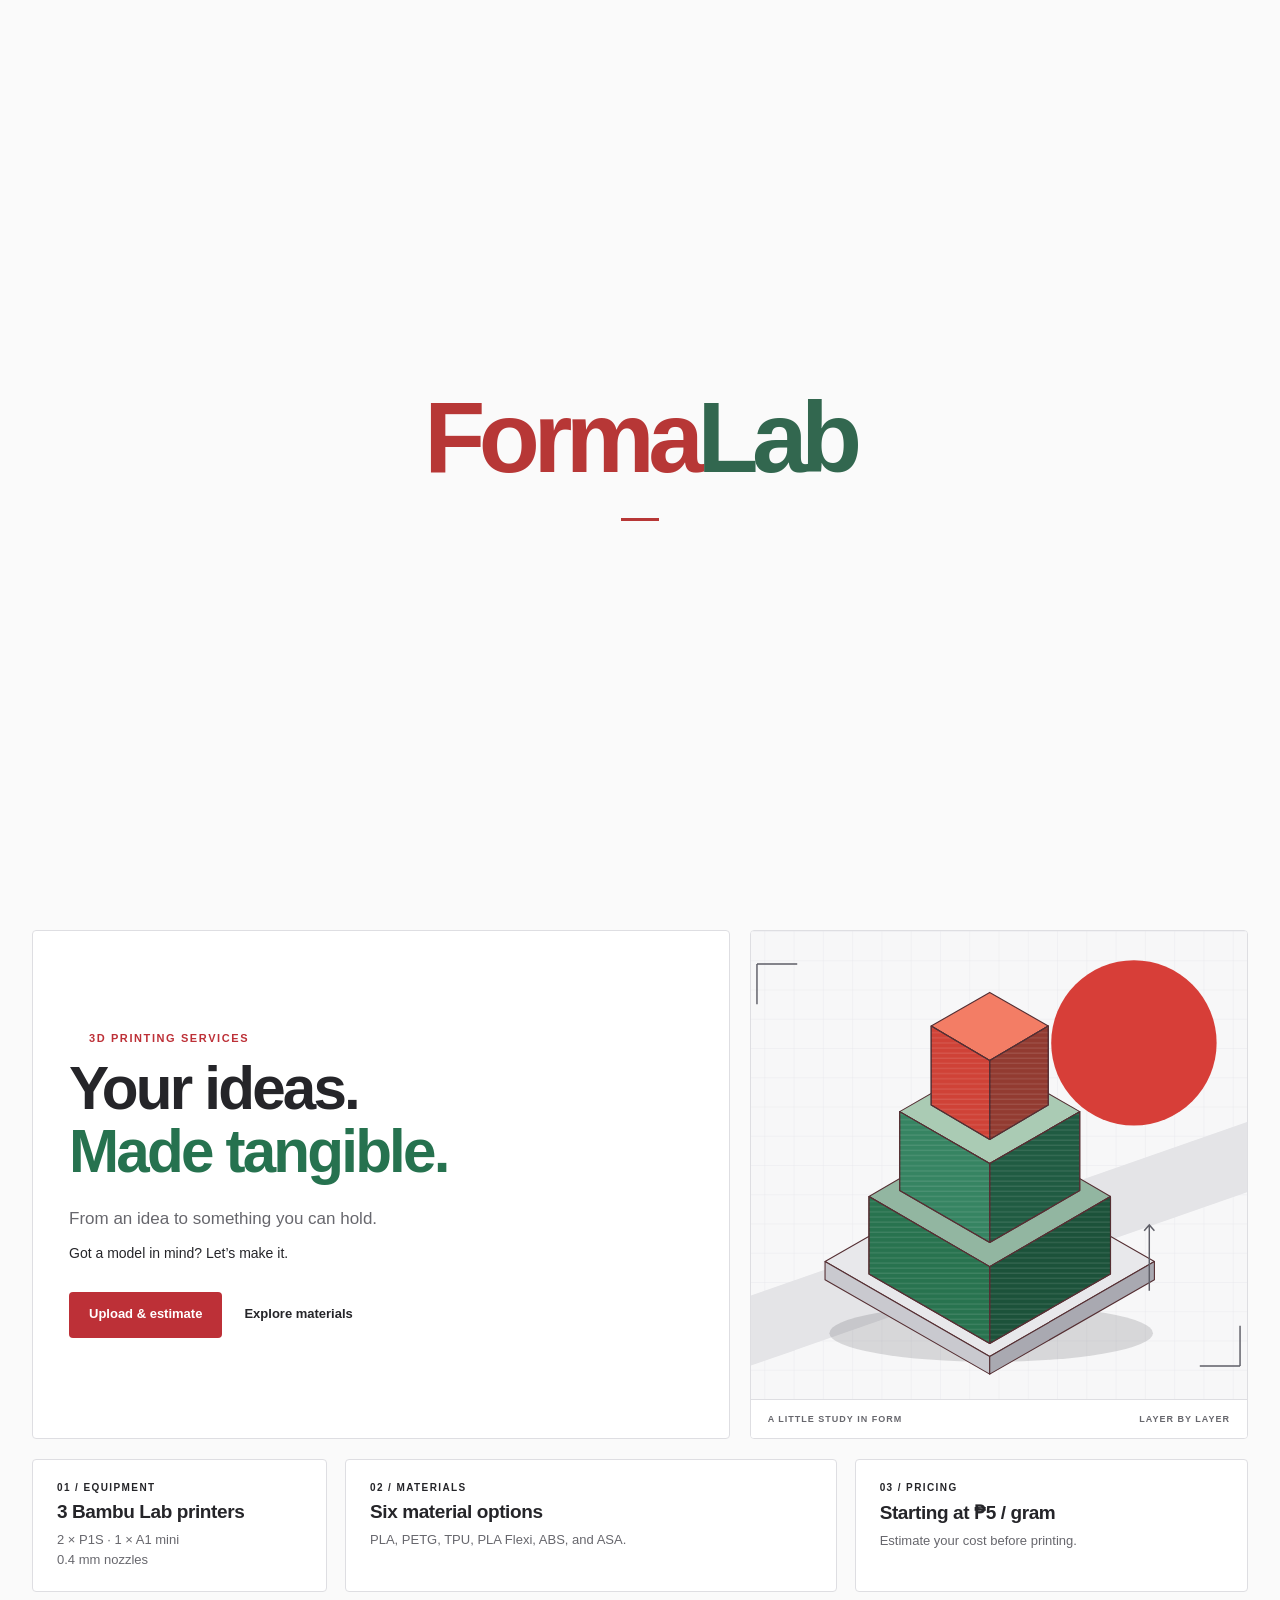
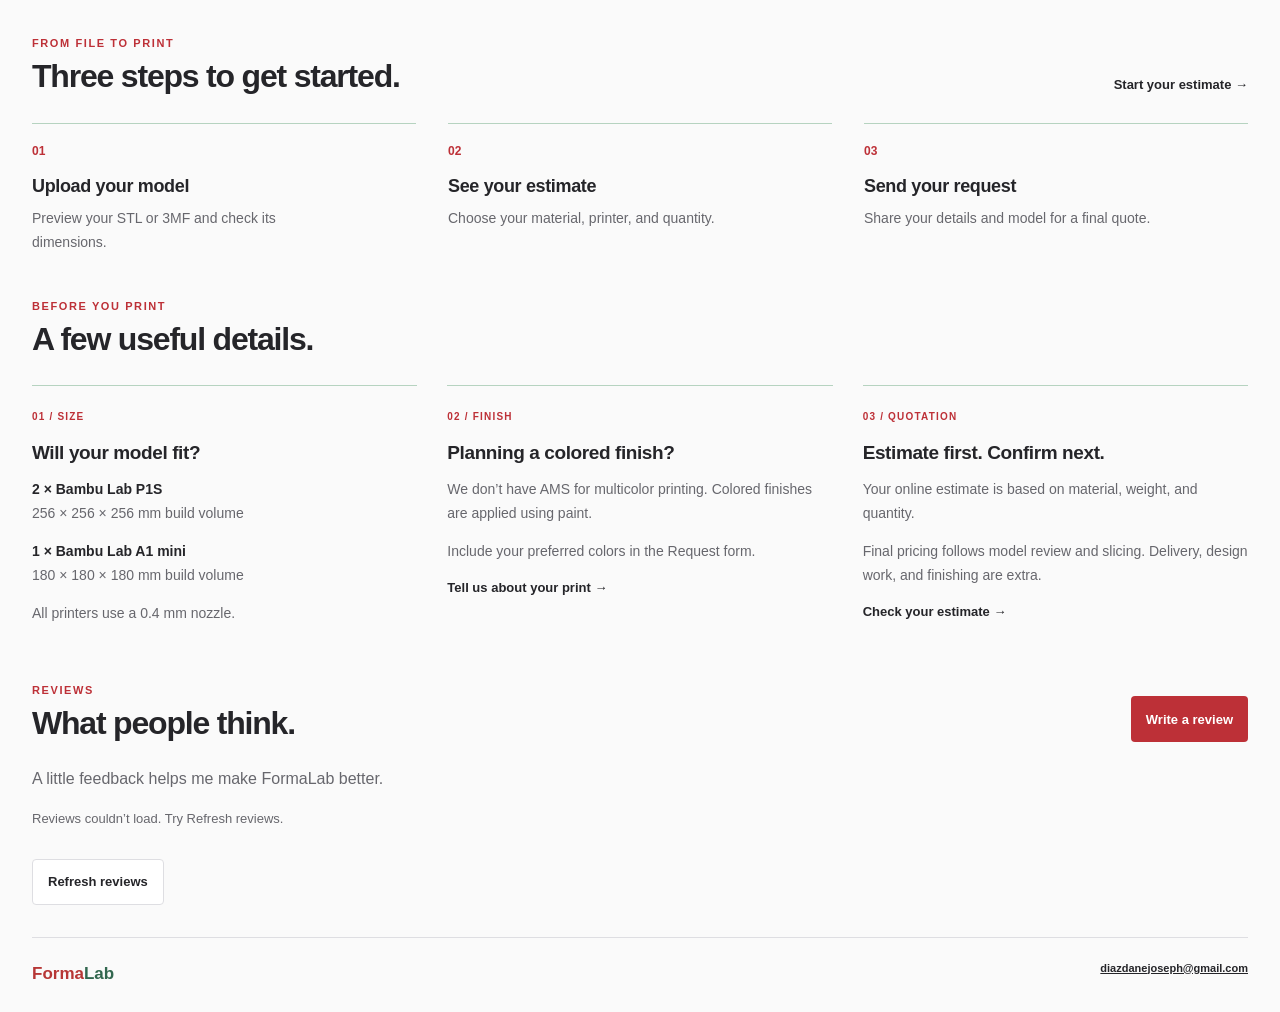
==== index.html @ 00183a9c "Formalab v49" ====
<!doctype html>
<html lang="en"><head><meta charset="utf-8"><meta name="google-site-verification" content="bNkaQnWFDztZ9aMsES3--ptyY8uxw5ZlVuCF5KVnXpA" /><meta name="color-scheme" content="only light"><meta name="theme-color" content="#fafafa"><meta name="viewport" content="width=device-width,initial-scale=1"><title>Overview | FormaLab</title><meta name="description" content="Estimate your 3D printing cost with FormaLab. PLA at ₱5/g, PETG, TPU and PLA Flexi at ₱8/g, ABS and ASA at ₱10/g."><link rel="icon" type="image/svg+xml" href="data:image/svg+xml,%3Csvg xmlns='http://www.w3.org/2000/svg' viewBox='0 0 32 32'%3E%3Crect width='32' height='32' rx='7' fill='%23151c25'/%3E%3Cpath d='M8 11h16M8 16h16M8 21h16' stroke='%23ffffff' stroke-width='3'/%3E%3C/svg%3E"><link rel="stylesheet" href="style.css?v=49"><script src="pricing.js?v=49" defer></script><script src="app.js?v=49" defer></script><meta name="formalab-revision" content="49"></head>
<body data-page="overview" class="home-opening"><a class="skip-link" href="#main">Skip to content</a><header><a class="brand" href="index.html" aria-label="FormaLab home"><span class="brand-icon" aria-hidden="true">3D</span><span class="brand-wordmark"><span class="brand-forma">Forma</span><em>Lab</em><small>PRINTING SERVICES</small></span></a><button class="menu-toggle" id="menu-toggle" type="button" aria-controls="site-nav" aria-expanded="false">Menu</button><nav id="site-nav" aria-label="Main navigation"><a href="index.html" aria-current="page">Overview</a><a href="services.html">Services & print</a><a href="about.html">About & Contact</a></nav></header>
<main id="main" tabindex="-1"><section class="brand-opening" aria-labelledby="opening-title"><h1 id="opening-title" class="opening-mark">Forma<em>Lab</em><span class="opening-line" aria-hidden="true"></span></h1></section><section id="overview" class="overview" aria-labelledby="overview-title"><div class="hero-copy"><p class="eyebrow">3D PRINTING SERVICES</p><h2 id="overview-title">Your ideas.<br><span>Made tangible.</span></h2><p class="intro">From an idea to something you can hold.</p><p class="hero-personal">Got a model in mind? Let’s make it.</p><div class="hero-actions"><a class="primary-link" href="services.html#quotation">Upload & estimate</a><a class="text-link" href="services.html">Explore materials</a></div></div><figure class="hero-art"><img src="assets/form-study.svg" width="720" height="640" alt="Three dimensional geometric sculpture with stacked red and green blocks, showing fine print layers"><figcaption><span>A LITTLE STUDY IN FORM</span><span>LAYER BY LAYER</span></figcaption></figure></section>
<div class="studio-facts"><div class="overview-details"><div class="overview-detail"><span>01 / EQUIPMENT</span><strong>3 Bambu Lab printers</strong><p>2 × P1S · 1 × A1 mini<br>0.4 mm nozzles</p></div><div class="overview-detail"><span>02 / MATERIALS</span><strong>Six material options</strong><p>PLA, PETG, TPU, PLA Flexi, ABS, and ASA.</p></div><div class="overview-detail"><span>03 / PRICING</span><strong>Starting at ₱5 / gram</strong><p>Estimate your cost before printing.</p></div></div></div>

<section class="print-process content-section" aria-labelledby="process-title"><div class="content-heading"><div><p class="eyebrow">FROM FILE TO PRINT</p><h2 id="process-title">Three steps to get started.</h2></div><a class="text-link" href="services.html#quotation">Start your estimate →</a></div><ol class="process-list"><li><span>01</span><h3>Upload your model</h3><p>Preview your STL or 3MF and check its dimensions.</p></li><li><span>02</span><h3>See your estimate</h3><p>Choose your material, printer, and quantity.</p></li><li><span>03</span><h3>Send your request</h3><p>Share your details and model for a final quote.</p></li></ol></section><section class="print-details content-section" aria-labelledby="print-details-title"><div class="content-heading"><div><p class="eyebrow">BEFORE YOU PRINT</p><h2 id="print-details-title">A few useful details.</h2></div></div><div class="print-detail-grid"><article><span class="detail-number">01 / SIZE</span><h3>Will your model fit?</h3><p><strong>2 × Bambu Lab P1S</strong><br>256 × 256 × 256 mm build volume</p><p><strong>1 × Bambu Lab A1 mini</strong><br>180 × 180 × 180 mm build volume</p><p class="helper">All printers use a 0.4 mm nozzle.</p></article><article><span class="detail-number">02 / FINISH</span><h3>Planning a colored finish?</h3><p>We don’t have AMS for multicolor printing. Colored finishes are applied using paint.</p><p>Include your preferred colors in the Request form.</p><a class="text-link" href="services.html#request">Tell us about your print →</a></article><article><span class="detail-number">03 / QUOTATION</span><h3>Estimate first. Confirm next.</h3><p>Your online estimate is based on material, weight, and quantity.</p><p>Final pricing follows model review and slicing. Delivery, design work, and finishing are extra.</p><a class="text-link" href="services.html#quotation">Check your estimate →</a></article></div></section><section id="reviews" class="content-section" aria-labelledby="reviews-title"><div class="content-heading"><div><p class="eyebrow">REVIEWS</p><h2 id="reviews-title">What people think.</h2></div><button id="write-review" type="button">Write a review</button></div><p class="review-section-note">A little feedback helps me make FormaLab better.</p><p id="reviews-load-status" class="helper" role="status">Loading reviews…</p><div id="public-reviews" class="public-reviews"></div><div class="review-list-actions"><button id="refresh-reviews" class="secondary" type="button">Refresh reviews</button><button id="more-reviews" class="secondary" type="button" hidden>More reviews</button></div></section>
<dialog id="review-dialog" aria-labelledby="review-dialog-title"><button id="close-review" type="button" class="dialog-close" aria-label="Close review form"><svg viewBox="0 0 24 24" aria-hidden="true"><path d="m6 6 12 12M18 6 6 18"/></svg></button><div class="dialog-heading"><p class="eyebrow">OPTIONAL FEEDBACK</p><h2 id="review-dialog-title">How was your visit?</h2><p>Leave a rating, a comment, or both.</p></div><form id="review-form" class="review-card"><fieldset><legend>Your rating (optional)</legend><div class="review-stars"><label class="review-star"><input type="radio" name="review-rating" value="1"><span><svg viewBox="0 0 24 24" aria-hidden="true"><path d="m12 3 2.78 5.64 6.22.9-4.5 4.39 1.06 6.2L12 17.2l-5.56 2.93 1.06-6.2L3 9.54l6.22-.9Z"/></svg><span class="sr-only">1 star</span></span></label><label class="review-star"><input type="radio" name="review-rating" value="2"><span><svg viewBox="0 0 24 24" aria-hidden="true"><path d="m12 3 2.78 5.64 6.22.9-4.5 4.39 1.06 6.2L12 17.2l-5.56 2.93 1.06-6.2L3 9.54l6.22-.9Z"/></svg><span class="sr-only">2 stars</span></span></label><label class="review-star"><input type="radio" name="review-rating" value="3"><span><svg viewBox="0 0 24 24" aria-hidden="true"><path d="m12 3 2.78 5.64 6.22.9-4.5 4.39 1.06 6.2L12 17.2l-5.56 2.93 1.06-6.2L3 9.54l6.22-.9Z"/></svg><span class="sr-only">3 stars</span></span></label><label class="review-star"><input type="radio" name="review-rating" value="4"><span><svg viewBox="0 0 24 24" aria-hidden="true"><path d="m12 3 2.78 5.64 6.22.9-4.5 4.39 1.06 6.2L12 17.2l-5.56 2.93 1.06-6.2L3 9.54l6.22-.9Z"/></svg><span class="sr-only">4 stars</span></span></label><label class="review-star"><input type="radio" name="review-rating" value="5"><span><svg viewBox="0 0 24 24" aria-hidden="true"><path d="m12 3 2.78 5.64 6.22.9-4.5 4.39 1.06 6.2L12 17.2l-5.56 2.93 1.06-6.2L3 9.54l6.22-.9Z"/></svg><span class="sr-only">5 stars</span></span></label></div><p id="review-rating-text" class="helper" aria-live="polite">Choose 1–5 stars.</p></fieldset><div class="review-fields"><label for="review-name">Name (optional)</label><input id="review-name" autocomplete="name" maxlength="100" placeholder="Your name"><label for="review-comment">Your review (optional)</label><textarea id="review-comment" rows="4" maxlength="1000" placeholder="What worked well? What could be better?"></textarea></div><button type="submit">Submit review</button><p id="review-status" class="action-status" role="status"></p></form><p class="review-privacy">Your name and review will be public after approval. Leave your name blank to stay anonymous.</p></dialog><footer><span class="footer-wordmark"><span class="brand-forma">Forma</span><span class="brand-lab">Lab</span></span><a href="mailto:diazdanejoseph@gmail.com">diazdanejoseph@gmail.com</a></footer></main><section id="request-printout" aria-label="Quotation request printout"></section></body></html>
---- style.css ----
:root{color-scheme:light;font-family:Inter,"Segoe UI",Arial,sans-serif;font-size:16px}*{box-sizing:border-box}body{margin:0}header{border-bottom:1px solid var(--line);padding:23px max(calc((100vw - 1240px)/2),32px);display:flex;align-items:center;justify-content:space-between;gap:20px}.brand{display:flex;gap:12px;align-items:center;text-decoration:none;font-weight:750;font-size:20px;letter-spacing:-.6px}.brand small{display:block;font-size:10px;letter-spacing:2px;font-weight:600;margin-top:5px}.brand-icon{display:grid;place-items:center;border-radius:4px;width:43px;height:43px;font-size:17px;letter-spacing:-1px}.header-note{font-size:14px;display:flex;gap:16px;align-items:center}.header-note span{border:1px solid var(--line);border-radius:4px;padding:6px 9px;font-size:12px;font-weight:650}main{max-width:1304px;margin:auto;padding:42px 32px 25px}.page-title{margin-bottom:30px}.eyebrow{font-size:11px;letter-spacing:1.6px;font-weight:750;margin:0 0 13px}h1{font-size:clamp(32px,3vw,42px);letter-spacing:-1.6px;line-height:1.13;font-weight:750;margin:0}h1 br{display:none}.intro{line-height:1.65;margin:12px 0 0;font-size:16px}.studio-layout{display:grid;grid-template-columns:290px 1fr;gap:22px;align-items:stretch}.printer,.inputs,.estimate{border:1px solid var(--line);border-radius:4px}.printer{padding:27px 23px;display:flex;flex-direction:column;overflow:hidden}.printer-heading .eyebrow{font-size:10px;display:block;margin-bottom:10px}.printer-heading h2{font-size:23px;letter-spacing:-.8px;line-height:1.3}.printer img{display:block;width:calc(100% + 30px);margin:25px -15px 22px;height:auto;aspect-ratio:1;object-fit:contain}.printer-caption{border-top:1px solid var(--line);padding-top:23px;margin-top:auto;display:flex;align-items:center;justify-content:space-between;gap:10px}.equipment-label{display:block;font-size:10px;letter-spacing:1.1px;margin-bottom:8px}.printer-caption strong{font-size:16px;font-weight:700}.equipment-tag{font-size:10px;white-space:nowrap;border-radius:4px;padding:7px}.caption-note{font-size:11px;margin:13px 0 0}.workspace{display:grid;grid-template-columns:minmax(0,1.2fr) minmax(0,1fr);gap:22px;min-width:0}.inputs,.estimate{padding:27px 25px}.section-head{display:flex;align-items:center;justify-content:space-between;gap:12px;margin-bottom:25px}h2{margin:0;font-size:20px;font-weight:700;letter-spacing:-.5px}.step-label{display:block;font-size:10px;font-weight:750;letter-spacing:1.3px;margin-bottom:9px}.quote-badge{padding:7px 9px;border-radius:4px;font-size:11px;font-weight:750}.material-grid{display:grid;grid-template-columns:repeat(3,minmax(0,1fr));gap:9px}fieldset{border:0;padding:0;margin:0}legend,.fields label{font-size:14px;font-weight:650;margin-bottom:11px}.material{position:relative;cursor:pointer}.material input{position:absolute;width:1px;height:1px;opacity:0}.material>span{display:block;border:1px solid var(--line);border-radius:4px;padding:13px 10px;transition:border-color .15s,background .15s}.material b{font-size:12px;font-weight:700;display:block}.material small{font-size:17px;font-weight:650;margin-top:10px;display:block}.material small span{font-size:11px;font-weight:400;display:block;margin-top:2px}.material input:focus-visible+span{outline:3px solid var(--focus);outline-offset:3px}.fields{display:grid;grid-template-columns:1.2fr 1fr;gap:12px;margin-top:23px}.fields label{display:block;font-size:13px;line-height:1.5}.input-unit{display:flex;align-items:center;border:1px solid var(--line);border-radius:4px;padding-right:10px}.input-unit:focus-within{outline:2px solid var(--focus);outline-offset:2px}.input-unit input{font:600 20px "Segoe UI",Arial,sans-serif;min-width:0;width:100%;border:0;outline:0;padding:13px 11px}.input-unit span{font-size:11px}.helper{font-size:12px;line-height:1.7;margin:13px 0 0}.formula{margin-top:22px;border-top:1px solid var(--line);padding-top:18px}.formula>span{font-size:10px;letter-spacing:1px;font-weight:700}.formula p{font-size:12px;line-height:1.7;margin:7px 0 0}.formula b{padding:0 3px}.estimate{display:flex;flex-direction:column}.estimate-label{font-size:10px;font-weight:700;letter-spacing:1.2px}.total{font-size:clamp(32px,3.4vw,44px);font-weight:750;letter-spacing:-1.8px;margin-top:10px;line-height:1.15;overflow-wrap:anywhere;font-variant-numeric:tabular-nums}.summary{font-size:12px;margin:11px 0 23px}dl{margin:0}dl>div{display:flex;justify-content:space-between;gap:12px;align-items:baseline;font-size:12px;padding:9px 0}dd{margin:0;text-align:right;font-weight:600;overflow-wrap:anywhere}.final-line{border-top:1px solid var(--line);margin-top:10px;padding-top:17px!important;font-size:14px!important}.final-line dt{font-weight:700}.final-line dd{font-weight:750}.estimate-note{border-radius:4px;padding:13px;margin:22px 0;font-size:11px;line-height:1.7}.actions{display:grid;gap:9px;margin-top:auto}button{font:650 13px "Segoe UI",Arial,sans-serif;border:0;border-radius:4px;padding:13px 15px;min-height:46px;cursor:pointer;transition:background .15s,transform .15s}button:active{transform:translateY(1px)}button.secondary{border:1px solid var(--line)}button:focus-visible{outline:3px solid var(--focus);outline-offset:3px}button:disabled{opacity:.4;cursor:not-allowed}.action-status{font-size:12px;min-height:16px;margin:10px 0 0}.error{font-size:13px;line-height:1.6}footer{display:flex;justify-content:space-between;gap:15px;font-size:11px;border-top:1px solid var(--line);margin-top:32px;padding-top:19px;line-height:1.6}@media(min-width:1400px){.studio-layout{grid-template-columns:310px 1fr}}@media(max-width:1120px){.studio-layout{grid-template-columns:245px 1fr}.workspace{grid-template-columns:1fr}.estimate{display:block}.estimate .section-head{margin-bottom:20px}.actions{grid-template-columns:1fr 1fr}.printer img{margin-top:50px}.material small span{display:inline;margin-left:3px}.total{font-size:42px}.fields label{font-size:14px}.material b{font-size:14px}.material small{font-size:18px}dl>div{font-size:14px}.estimate-note{font-size:12px}.inputs,.estimate{padding:25px}.printer{align-self:start}.printer-caption{margin-top:25px}}@media(max-width:740px){header{padding:20px}.header-note{font-size:12px;gap:9px}.brand{font-size:17px}.brand small{font-size:9px}.brand-icon{width:37px;height:37px;font-size:15px}main{padding:30px 20px 22px}.studio-layout{grid-template-columns:1fr;gap:18px}h1{font-size:35px}h1 br{display:block}.intro{font-size:15px}.page-title{margin-bottom:25px}.printer{display:grid;grid-template-columns:1fr 140px;gap:0 12px;padding:20px;align-items:center}.printer-heading h2{font-size:21px}.printer img{grid-column:2;grid-row:1/4;width:140px;margin:0}.printer-caption{border:0;padding:0;margin:18px 0 0;display:block}.equipment-label{display:none}.equipment-tag{display:inline-block;margin-top:8px}.caption-note{font-size:10px;line-height:1.6}.workspace{gap:18px}.inputs,.estimate{padding:23px 20px}.section-head{margin-bottom:23px}.helper{font-size:13px}.formula p{font-size:13px}.estimate-note{font-size:13px}.summary{font-size:14px}.estimate-label{font-size:11px}.material>span{padding:14px 11px}.material small span{display:block;margin-left:0}.material b{font-size:13px}.actions{grid-template-columns:1fr}button{font-size:14px}footer{font-size:11px}.total{font-size:44px}.input-unit span{font-size:12px}}@media(max-width:390px){header{gap:10px}.header-note{font-size:0}.header-note span{font-size:11px}main{padding:26px 14px}.printer{grid-template-columns:1fr 120px}.printer img{width:120px}.printer-heading h2{font-size:19px}.fields{gap:10px}.fields label{font-size:12px}.inputs,.estimate{padding:22px 17px}}@media(prefers-reduced-motion:reduce){*{transition:none!important}}@media print{header{padding:15px 0}main{padding:20px 0}.printer,.inputs,.intro,.eyebrow,.actions,.action-status,footer,.header-note{display:none}.studio-layout,.workspace{display:block}.estimate{padding:25px;border:1px solid var(--line)}.page-title{margin-bottom:25px}h1{font-size:28px}h1 br{display:none}}
/* Keep working labels readable at desktop and mobile sizes. */
.material b{font-size:14px}.material small span,.input-unit span{font-size:13px}.fields label,dl>div,button{font-size:14px}.helper,.estimate-note,.summary,.formula p{font-size:13px}.brand small{font-size:11px}.caption-note,.equipment-label,.equipment-tag{font-size:12px}.printer-heading .eyebrow,.step-label{font-size:12px}.estimate-label,.formula>span{font-size:12px}@media(max-width:390px){.material b{font-size:13px}.fields label{font-size:13px}.printer-heading .eyebrow{font-size:11px}.equipment-tag,.caption-note{font-size:11px}}
/* Business website sections and navigation. */
html{scroll-behavior:smooth;scroll-padding-top:115px}header{position:sticky;top:0;z-index:20;backdrop-filter:blur(14px)}.skip-link{position:fixed;left:15px;top:-70px;z-index:30;padding:12px 18px;border-radius:4px}.skip-link:focus{top:12px}nav{display:flex;align-items:center;gap:30px}nav a{font-size:14px;font-weight:600;text-decoration:none;padding:10px 0}nav a.nav-quote{padding:12px 18px;border-radius:4px}.menu-toggle{display:none}main{padding-top:0}.overview{display:grid;grid-template-columns:1.4fr 1fr;gap:70px;align-items:center;padding:60px 0;border-bottom:1px solid var(--line)}.overview h2{font-size:clamp(38px,4.6vw,60px);letter-spacing:-2.3px}.overview h2 br{display:block}.overview .intro{max-width:510px;margin-top:20px;font-size:17px}.hero-actions{display:flex;align-items:center;gap:25px;margin-top:27px}.primary-link{display:inline-block;border-radius:4px;text-decoration:none;padding:14px 20px;font-size:14px;font-weight:650}.text-link{font-size:14px;text-decoration:none;font-weight:650}.text-link:hover{text-decoration:underline}.overview-details{border-left:1px solid var(--line);padding-left:35px}.overview-detail+ .overview-detail{margin-top:24px}.overview-detail>span{font-size:11px;letter-spacing:1.2px;font-weight:700;display:block;margin-bottom:8px}.overview-detail strong{font-size:19px;font-weight:700;letter-spacing:-.4px}.overview-detail p{font-size:14px;margin:7px 0 0;line-height:1.5}.content-section{padding-top:45px}.content-heading{display:flex;justify-content:space-between;gap:24px;align-items:flex-end;margin-bottom:23px}.content-heading h2,.about-section h2{font-size:28px;letter-spacing:-1px;line-height:1.25}.content-heading .eyebrow,.about-section .eyebrow{font-size:11px;margin-bottom:10px}.content-heading>p{font-size:14px;line-height:1.6;margin:0}.service-grid{display:grid;grid-template-columns:repeat(3,1fr);gap:18px}.service-card{padding:23px 25px;border:1px solid var(--line);border-radius:4px}.service-index{font-size:12px}.service-card h3{font-size:18px;font-weight:650;letter-spacing:-.5px;margin:15px 0 8px}.service-card>p{font-size:14px;margin:0}.service-price{font-size:29px;font-weight:700;letter-spacing:-.8px;margin-top:21px}.service-price span{font-size:13px;font-weight:400;letter-spacing:0}.studio-layout{display:block;max-width:100%}.workspace{grid-template-columns:minmax(0,1.5fr) minmax(0,1fr);gap:22px}.material-grid{grid-template-columns:repeat(3,1fr)}.inputs,.estimate{padding:29px 30px}.material>span{padding:16px}.material small span{display:inline;margin-left:3px}.estimate{display:flex;flex-direction:column}.estimate .section-head{display:flex}.total{font-size:48px}.actions{grid-template-columns:1fr 1fr}.about-section{display:grid;grid-template-columns:1fr 1.4fr;gap:70px;padding:37px;margin-top:45px;border:1px solid var(--line);border-radius:4px}.about-section p:not(.eyebrow){font-size:15px;line-height:1.75;margin:0 0 15px}.about-section .text-link{display:inline-block;margin-top:6px}footer{margin-top:35px}a:focus-visible{outline:3px solid var(--focus);outline-offset:4px}@media(max-width:900px){nav{gap:20px}.overview{gap:35px}.overview-details{padding-left:25px}.workspace{grid-template-columns:minmax(0,1.2fr) minmax(0,1fr)}.inputs,.estimate{padding:25px 22px}.fields{grid-template-columns:1fr}.material>span{padding:13px 11px}.material small span{display:block;margin-left:0}.actions{grid-template-columns:1fr}.total{font-size:40px}.about-section{gap:30px;padding:28px}.service-card{padding:22px 20px}.service-card h3{font-size:16px}}@media(max-width:740px){html{scroll-padding-top:100px}header{flex-wrap:wrap}.menu-toggle{display:block;border:1px solid var(--line);padding:9px 14px;min-height:40px}nav{display:none;flex-basis:100%;flex-direction:column;align-items:stretch;gap:3px;padding-top:15px}nav.is-open{display:flex}nav a{padding:12px 10px}nav a.nav-quote{text-align:center;margin-top:5px}.overview{grid-template-columns:1fr;gap:30px;padding:38px 0 30px}.overview h2{font-size:43px}.overview .intro{font-size:16px}.hero-actions{gap:20px;flex-wrap:wrap}.overview-details{border-left:0;border-top:1px solid var(--line);padding:24px 0 0;display:grid;grid-template-columns:1fr;gap:20px}.overview-detail+ .overview-detail{margin-top:0}.overview-detail strong{font-size:18px}.content-section{padding-top:32px}.content-heading{display:block}.content-heading>p{margin-top:13px}.content-heading h2,.about-section h2{font-size:26px}.service-grid{grid-template-columns:1fr;gap:12px}.service-card{display:grid;grid-template-columns:1fr auto;position:relative;padding:22px}.service-index{grid-column:1}.service-card h3{margin:10px 0 7px;font-size:18px;grid-column:1}.service-card>p{grid-column:1}.service-price{grid-column:2;grid-row:1/4;align-self:center;margin:0;font-size:31px;text-align:right}.service-price span{display:block;margin-top:5px}.workspace{grid-template-columns:1fr;gap:18px}.fields{grid-template-columns:1.3fr 1fr}.material>span{padding:15px 12px}.inputs,.estimate{padding:25px 21px}.total{font-size:45px}.about-section{grid-template-columns:1fr;gap:23px;padding:25px;margin-top:32px}.actions{grid-template-columns:1fr}.brand{font-size:17px}.overview-details .overview-detail{padding:0}.content-heading>p br{display:none}}@media(max-width:390px){.fields{grid-template-columns:1fr}.hero-actions{gap:16px}.overview h2{font-size:38px}.material b{font-size:13px}.material>span{padding:15px 10px}.service-card{padding:20px 17px}.service-price{font-size:28px}}@media(prefers-reduced-motion:reduce){html{scroll-behavior:auto}}@media print{header{position:static}nav,.menu-toggle,.skip-link,.overview,#services,#about,.content-heading{display:none}.content-section{padding:0}.studio-layout,.workspace{display:block}.estimate{border:1px solid var(--line);padding:25px}.actions{display:none}main{padding-top:20px}}
/* Explicit backgrounds prevent transparent sections inheriting a dark preview canvas. */
html,body{color-scheme:only light!important}
body{min-height:100vh}
@media print{}
.student-option{display:flex;align-items:center;gap:12px;padding:16px;margin-top:22px;border:1px solid var(--line);border-radius:4px;cursor:pointer}.student-option input{width:18px;height:18px;flex-shrink:0}.student-option strong{display:block;font-size:14px}.student-option small{display:block;font-size:13px;line-height:1.5;margin-top:4px}.student-tag{margin-left:auto;border-radius:4px;padding:6px 8px;font-size:12px;font-weight:700;white-space:nowrap}.discount-row[hidden]{display:none}.student-offer{font-size:14px;line-height:1.7;border:1px solid var(--line);padding:15px 20px;border-radius:4px;margin:18px 0 0}.student-offer strong{margin-left:9px}@media(max-width:390px){.student-option{padding:13px 10px;gap:8px}.student-tag{font-size:11px;padding:6px}.student-option small{font-size:12px}}@media print{.student-offer{display:none}}
.request-layout{display:grid;grid-template-columns:minmax(0,1.7fr) minmax(0,1fr);gap:24px;align-items:start}.request-card,.request-guide{border:1px solid var(--line);border-radius:4px;padding:28px}.request-intro{font-size:14px;line-height:1.7;margin:0 0 24px}.request-fields{display:grid;grid-template-columns:1fr 1fr;gap:20px 16px}.request-fields label,#email-draft>label{font-size:14px;font-weight:600;display:block;margin-bottom:9px}.request-fields input,.request-fields textarea,#draft-text{font:400 16px "Segoe UI",Arial,sans-serif;width:100%;min-width:0;border:1px solid var(--line);border-radius:4px;padding:12px}.request-fields textarea,#draft-text{resize:vertical;line-height:1.6}.request-fields input:focus,.request-fields textarea:focus,#draft-text:focus{outline:2px solid var(--focus);outline-offset:2px}.full-width{grid-column:1/-1}.request-card>button{margin-top:18px}.request-status{font-size:14px;line-height:1.6;margin-bottom:0}#email-draft{border-top:1px solid var(--line);margin-top:25px;padding-top:23px}#email-draft[hidden]{display:none}.request-actions{display:flex;flex-wrap:wrap;gap:10px;margin-top:14px}.request-guide h3{font-size:19px;letter-spacing:-.4px;margin:0 0 22px}.request-guide ol{padding-left:22px;margin:0}.request-guide li{padding-left:6px;font-size:15px;line-height:1.5}.request-guide li+li{margin-top:23px}.request-guide p{font-size:14px;line-height:1.7;margin:8px 0 0}.attachment-note{padding:18px;border-radius:4px;margin-top:25px}.attachment-note strong{font-size:14px}.request-guide>.helper{margin-top:18px}#request-printout{display:none}@media(max-width:900px){nav{gap:16px}.request-layout{grid-template-columns:1fr}.request-guide{padding:25px}.request-guide ol{display:grid;grid-template-columns:1fr 1fr;gap:25px}.request-guide li+li{margin-top:0}}@media(max-width:740px){.request-card{padding:23px 20px}.request-fields{grid-template-columns:1fr}.request-guide ol{display:block}.request-guide li+li{margin-top:23px}#request .content-heading>a{margin-top:16px}.request-actions{display:grid}.request-fields input{min-height:46px}}
@media print{#request{display:none}body.request-print>header,body.request-print>main,body.request-print>.skip-link{display:none!important}body.request-print #request-printout{display:block;padding:25px;font:14px/1.6 Arial}#request-printout h1{font-size:25px;letter-spacing:0}#request-printout p{margin:5px 0 20px}#request-printout pre{font:12px/1.6 Arial;white-space:pre-wrap;overflow-wrap:anywhere}#request-printout{break-inside:auto}}

.attachment-note a,footer a{overflow-wrap:anywhere}.request-actions{flex-wrap:wrap}

/* About contact links. */
.about-contact{margin-top:28px;padding-top:24px;border-top:1px solid var(--line)}.about-contact .contact-caption{font-size:11px;letter-spacing:1.4px;font-weight:700;margin:0 0 9px}.about-contact h3{font-size:19px;letter-spacing:-.4px;margin:0 0 16px}.social-links{display:flex;flex-wrap:wrap;gap:12px}.social-links a{display:flex;align-items:center;justify-content:space-between;gap:26px;min-height:46px;padding:12px 16px;border:1px solid var(--line);border-radius:4px;font-size:14px;font-weight:650;text-decoration:none}.social-links a:focus-visible{outline:3px solid var(--focus);outline-offset:3px}@media(max-width:390px){.social-links{display:grid;grid-template-columns:1fr 1fr}.social-links a{gap:12px;padding:12px}}

.social-links{display:flex}.social-links a{width:46px;height:46px;padding:10px;justify-content:center;gap:0;border-radius:4px}.social-links svg{display:block;width:24px;height:24px;flex-shrink:0}

.social-links img{display:block;width:30px;height:30px;object-fit:contain}.social-links a{padding:8px}

.social-links img{display:block;width:30px;height:30px;object-fit:contain}.social-links a{padding:8px}

.social-links img{display:block;width:30px;height:30px;object-fit:contain}.social-links a{padding:8px}.student-offer{border-left:3px solid var(--line)}

/* Restrained green and red identity across the light layout. */.brand-wordmark em{font-style:normal}.service-index{border:1px solid var(--line)}.service-card{border-top:2px solid var(--line)}.about-section{border-left:3px solid var(--line)}@media print{.about-section{border-left:0}}
/* FormaLab — Constructivist edition. */
:root{font-family:Arial,Helvetica,sans-serif}header{backdrop-filter:none;border-bottom:2px solid var(--line);padding-top:22px;padding-bottom:22px}.brand{font-size:27px;font-weight:900;letter-spacing:-1.5px}.brand-icon{border-radius:0;transform:rotate(-6deg)}.brand small{font-size:9px;letter-spacing:2.4px}.overview{grid-template-columns:1.05fr 1fr;gap:45px;padding:48px 0 38px;border-bottom:0}.overview h2{font-size:clamp(43px,5.1vw,72px);line-height:.98;letter-spacing:-3.5px;font-weight:900}.overview .intro{font-size:18px;max-width:390px;line-height:1.6;margin-top:25px}.eyebrow{letter-spacing:2px;font-weight:800}.hero-copy .eyebrow{display:flex;gap:12px;align-items:center}.hero-copy .eyebrow:before{content:'';width:25px;height:5px;transform:rotate(-18deg)}.hero-art{margin:0;position:relative;border:1px solid var(--line)}.hero-art:before{content:'';position:absolute;left:-8px;top:18px;width:7px;height:92px}.hero-art img{display:block;width:100%;height:auto;aspect-ratio:720/640}.hero-art figcaption{display:flex;justify-content:space-between;gap:12px;padding:12px 15px;border-top:1px solid var(--line);font-size:9px;font-weight:800;letter-spacing:1.2px}.studio-facts{border-top:2px solid var(--line);border-bottom:1px solid var(--line)}.studio-facts .overview-details{display:grid;grid-template-columns:repeat(3,1fr);padding:0;border:0;gap:0}.studio-facts .overview-detail{padding:24px 26px;margin:0}.studio-facts .overview-detail:first-child{padding-left:0}.studio-facts .overview-detail+ .overview-detail{border-left:1px solid var(--line)}.overview-detail>span{font-size:10px;font-weight:800;letter-spacing:1.4px}.overview-detail strong{font-size:19px}.overview-detail p{font-size:13px}.primary-link,button,button.secondary,nav a.nav-quote{border-radius:0;font-weight:800;min-height:46px}.text-link{border-bottom:2px solid var(--line);padding-bottom:5px}.text-link:hover{text-decoration:none}.content-section{padding-top:58px}.content-heading{margin-bottom:26px}.content-heading h2,.about-section h2{font-size:clamp(27px,3vw,38px);line-height:1.12;letter-spacing:-1.5px;font-weight:900}.service-grid{gap:0;border:1px solid var(--line)}.service-card{border:0;border-radius:0;padding:27px;position:relative;overflow:hidden}.service-card+ .service-card{border-left:1px solid var(--line)}.service-card:after{content:'';position:absolute;right:0;top:0;border-top:28px solid var(--line);border-left:28px solid transparent}.service-index{border:0;border-bottom:2px solid var(--line);padding-bottom:4px;font-weight:800}.service-card h3{font-size:21px;letter-spacing:-.6px;margin-top:25px}.service-price{font-size:48px;font-weight:900;letter-spacing:-2px}.student-offer{border:0;border-left:4px solid var(--line);border-radius:0;padding:16px 20px}.workspace{gap:0;border:1px solid var(--line)}.inputs,.estimate{border:0;border-radius:0;padding:30px}.estimate{border-left:1px solid var(--line)}.material>span,.input-unit,.student-option,.estimate-note,.quote-badge,.request-card,.request-guide,.request-fields input,.request-fields textarea,#draft-text,.attachment-note{border-radius:0}.quote-badge{border:1px solid var(--line)}.total{font-size:clamp(36px,4.6vw,60px);font-weight:900;letter-spacing:-2px}.final-line{border-top:2px solid var(--line)}.estimate-note{padding:0}.actions{gap:10px}.request-card,.request-guide{border:1px solid var(--line);padding:30px}.request-guide{border-top:5px solid var(--line)}.request-guide h3{font-size:23px;font-weight:800;letter-spacing:-.8px}.attachment-note{padding:22px 0 0;border-top:1px solid var(--line)}.about-section{border:0;border-top:3px solid var(--line);border-radius:0;padding:40px 0;gap:60px;margin-top:58px}.about-contact h3{font-size:21px}.social-links a{border-radius:0}footer{border-top:1px solid var(--line);padding-top:22px}footer>span{font-weight:900;font-size:17px}
@media(max-width:1000px){.overview{gap:25px}.inputs,.estimate,.request-card,.request-guide{padding:24px}.overview h2{letter-spacing:-2.5px}.hero-art figcaption{font-size:8px;letter-spacing:.5px}}
@media(max-width:760px){.overview{grid-template-columns:1fr;padding:36px 0;gap:30px}.overview h2{font-size:clamp(43px,9vw,65px);letter-spacing:-2.7px}.hero-art{max-width:560px;width:100%}.overview .intro{font-size:16px;margin-top:20px}.studio-facts .overview-details{grid-template-columns:1fr}.studio-facts .overview-detail,.studio-facts .overview-detail:first-child{padding:18px 0}.studio-facts .overview-detail+ .overview-detail{border-left:0;border-top:1px solid var(--line)}.content-section{padding-top:38px}.content-heading h2,.about-section h2{font-size:30px}.service-grid{grid-template-columns:1fr;gap:0}.service-card+ .service-card{border-left:0;border-top:1px solid var(--line)}.service-card{padding:23px}.service-card h3{margin-top:18px}.service-price{font-size:43px}.workspace{grid-template-columns:1fr;gap:0}.estimate{border-left:0;border-top:2px solid var(--line)}.inputs,.estimate,.request-card,.request-guide{padding:25px 20px}.request-layout{grid-template-columns:1fr}.about-section{grid-template-columns:1fr;gap:25px;margin-top:38px;padding:32px 0}.total{font-size:52px}}
@media(max-width:420px){.request-fields{grid-template-columns:1fr}.hero-art figcaption{font-size:7px}.service-price{font-size:36px}.service-card h3{font-size:19px}}
@media print{.hero-art,.studio-facts{display:none!important}.workspace{border:0}.estimate{border:1px solid var(--line)}}

/* Personal maker details, kept subtle and readable. */
.hero-personal{font-size:14px;line-height:1.6;margin:15px 0 0}.hero-art{transform:rotate(1deg)}.hero-art figcaption{font-family:"Courier New",monospace;letter-spacing:.5px}.maker-note{font-family:"Segoe Print","Bradley Hand",cursive;font-size:22px!important;display:inline-block;border-bottom:2px solid var(--line);transform:rotate(-3deg);margin-top:20px!important;padding-bottom:5px}.service-card:after{border-top-width:18px;border-left-width:18px}.about-section h2{font-size:44px}footer>span small{font-size:11px;font-weight:400;display:block;margin-top:6px}@media(max-width:760px){.hero-art{transform:none}.about-section h2{font-size:37px}}@media print{.hero-art{transform:none}}
/* FormaLab Bento: a clear card layout with restrained graphic edges. */
:root{font-family:"Segoe UI",Arial,sans-serif}header{border-bottom:1px solid var(--line);backdrop-filter:blur(12px);padding-top:19px;padding-bottom:19px}.brand{font-size:25px;letter-spacing:-1.2px}.brand-icon{border-radius:4px;transform:none}.brand small{font-size:9px;letter-spacing:2px}nav a{font-size:13px}nav a.nav-quote{border-radius:4px;padding:12px 17px}.overview{display:grid;grid-template-columns:minmax(0,7fr) minmax(0,5fr);gap:20px;padding:30px 0 20px;align-items:stretch}.hero-copy{display:flex;flex-direction:column;justify-content:center;padding:42px 36px;border:1px solid var(--line);border-radius:4px;position:relative;overflow:hidden}.hero-copy:after{content:'';position:absolute;top:0;right:0;width:68px;height:7px}.hero-copy .eyebrow:before{transform:none;width:8px;height:8px;border-radius:2px}.overview h2{font-family:Arial,Helvetica,sans-serif;font-size:clamp(40px,4.7vw,65px);line-height:1.05;font-weight:900;letter-spacing:-2.8px}.overview .intro{font-size:17px;margin-top:22px;max-width:400px}.hero-personal{margin-top:10px;font-size:14px}.hero-actions{margin-top:27px;gap:22px}.hero-art{transform:none;border:1px solid var(--line);border-radius:4px;overflow:hidden;display:flex;flex-direction:column}.hero-art:before{display:none}.hero-art img{flex:1;min-height:0;object-fit:cover;aspect-ratio:1.06}.hero-art figcaption{border-top:1px solid var(--line);font-family:"Segoe UI",Arial,sans-serif;font-size:9px;letter-spacing:1px;padding:14px 17px}.studio-facts{border:0}.studio-facts .overview-details{grid-template-columns:3fr 5fr 4fr;gap:18px}.studio-facts .overview-detail,.studio-facts .overview-detail:first-child{padding:22px 24px;border:1px solid var(--line);border-radius:4px}.studio-facts .overview-detail+ .overview-detail{border-left:1px solid var(--line)}.overview-detail>span{font-size:10px;font-weight:750}.overview-detail strong{font-size:19px;letter-spacing:-.4px}.overview-detail p{margin-top:7px}.content-section{padding-top:45px}.content-heading{margin-bottom:23px}.content-heading h2,.about-section h2{font-family:Arial,Helvetica,sans-serif;font-size:32px;letter-spacing:-1.2px;font-weight:800}.eyebrow{letter-spacing:1.6px}.primary-link,button,button.secondary{border-radius:4px;font-size:13px;font-weight:700}.text-link{border-bottom:1px solid var(--line);padding-bottom:3px;font-size:13px}.service-grid{grid-template-columns:5fr 4fr 3fr;gap:18px;border:0}.service-card{border:1px solid var(--line);border-radius:4px;padding:25px}.service-card+ .service-card{border-left:1px solid var(--line)}.service-card:after{display:none}.service-index{display:inline-grid;place-items:center;border:0;border-radius:4px;width:30px;height:28px;padding:0;font-size:11px}.service-card h3{font-size:20px;margin:20px 0 9px}.service-price{font-size:43px;margin-top:26px}.service-price span{font-size:12px}.student-offer{border:1px solid var(--line);border-left:3px solid var(--line);border-radius:4px;padding:15px 20px}.workspace{grid-template-columns:minmax(0,7fr) minmax(0,5fr);gap:20px;border:0}.inputs,.estimate{border:1px solid var(--line);border-radius:4px;padding:28px}.estimate{border-left:1px solid var(--line);border-top:4px solid var(--line)}.section-head{margin-bottom:25px}.step-label{font-size:10px}.material>span{border-radius:4px;padding:15px 12px}.input-unit,.student-option{border-radius:4px}.student-option{padding:15px}.formula{padding-top:18px}.quote-badge{border-radius:4px;border:1px solid var(--line)}.total{font-size:clamp(38px,4.3vw,56px);letter-spacing:-2px}.final-line{border-top:1px solid var(--line)}.estimate-note{border-radius:4px;padding:14px;margin:22px 0}.request-layout{grid-template-columns:minmax(0,8fr) minmax(0,4fr);gap:20px}.request-card,.request-guide{border:1px solid var(--line);border-radius:4px;padding:28px}.request-guide{border-top:4px solid var(--line)}.request-guide h3{font-size:22px;line-height:1.2}.request-fields input,.request-fields textarea,#draft-text{border-radius:4px}.attachment-note{padding:18px;border:1px solid var(--line);border-radius:4px}#email-draft{border-top:1px solid var(--line)}.about-section{grid-template-columns:4fr 8fr;gap:20px;padding:0;border:0;margin-top:45px}.about-section>div{border:1px solid var(--line);border-radius:4px;padding:30px}.about-section h2{font-size:38px}.about-section .eyebrow{font-size:10px;line-height:1.7}.maker-note{font-family:"Segoe UI",Arial,sans-serif;font-size:15px!important;transform:none;border-bottom:2px solid var(--line);font-weight:600}.about-section p:not(.eyebrow){font-size:14px;line-height:1.8}.social-links a{border-radius:4px}.about-contact{margin-top:25px}footer{margin-top:32px}
@media(max-width:1000px){.hero-copy{padding:32px 27px}.overview h2{font-size:48px}.hero-actions{gap:16px}.hero-actions .primary-link{padding:13px 15px}.inputs,.estimate,.request-card,.request-guide{padding:24px}.service-card{padding:23px 20px}.service-card h3{font-size:18px}.service-price{font-size:38px}.about-section>div{padding:25px}}
@media(max-width:760px){.overview{grid-template-columns:1fr;gap:16px;padding-top:24px}.hero-copy{padding:32px 25px}.overview h2{font-size:clamp(40px,8.5vw,58px);letter-spacing:-2px}.hero-art{max-width:none;width:100%}.hero-art img{max-height:400px;object-fit:contain;aspect-ratio:720/640}.studio-facts .overview-details{grid-template-columns:1fr 1fr;gap:14px}.studio-facts .overview-detail,.studio-facts .overview-detail:first-child{padding:20px;border-radius:4px}.studio-facts .overview-detail+ .overview-detail{border:1px solid var(--line)}.studio-facts .overview-detail:nth-child(2){grid-column:1/-1;grid-row:2}.overview-detail strong{font-size:17px}.overview-detail p{font-size:12px}.content-section{padding-top:35px}.service-grid{grid-template-columns:1fr;gap:14px}.service-card+ .service-card{border:1px solid var(--line)}.service-card{padding:23px;display:block}.service-card h3{margin-top:17px;font-size:20px}.service-price{margin-top:20px;font-size:40px;text-align:left}.service-price span{display:inline;margin-left:4px;text-align:left}.workspace,.request-layout,.about-section{grid-template-columns:1fr;gap:16px}.estimate{border:1px solid var(--line);border-top:4px solid var(--line)}.inputs,.estimate,.request-card,.request-guide{padding:25px 20px}.about-section{padding:0;margin-top:35px}.about-section h2{font-size:35px}.about-section>div{padding:25px}.content-heading h2{font-size:28px}.hero-art figcaption{font-size:8px}}
@media(max-width:420px){.studio-facts .overview-details{grid-template-columns:1fr}.studio-facts .overview-detail:nth-child(2){grid-column:auto;grid-row:auto}.hero-copy{padding:28px 22px}.hero-actions{align-items:flex-start}.hero-art img{max-height:330px}.total{font-size:46px}}
@media print{.hero-copy,.studio-facts{display:none!important}.workspace{display:block}.estimate{border:1px solid var(--line);border-radius:0}.about-section>div{border:0}}

.model-upload-card{padding:28px;border:1px solid var(--line);border-radius:4px;margin-bottom:20px}.model-upload-head{display:flex;justify-content:space-between;gap:25px;margin-bottom:25px}.model-upload-head h3{margin:0;font-size:26px;letter-spacing:-.8px}.model-upload-head p{font-size:14px;line-height:1.6}.pricing-mode-label{min-width:215px;font-size:13px;font-weight:650}.model-upload-layout{display:grid;grid-template-columns:minmax(0,1.6fr) minmax(0,1fr);gap:28px}.file-picker{display:block;padding:18px;border:2px dashed var(--line);border-radius:4px;font-size:14px;font-weight:700}.file-picker input{display:block;width:100%;margin-top:12px;font-size:13px}.model-toolbar{display:flex;flex-wrap:wrap;gap:8px;margin:16px 0}.model-toolbar button{padding:9px 12px;font-size:12px;min-height:40px}.model-canvas{position:relative;height:360px;border:1px solid var(--line);border-radius:4px;overflow:hidden}.model-canvas canvas{display:block;width:100%;height:100%;touch-action:none}#viewer-empty{position:absolute;inset:0;display:flex;flex-direction:column;align-items:center;justify-content:center;gap:10px;pointer-events:none}#viewer-empty strong{font-size:19px}#viewer-empty span{font-size:13px}.viewer-instructions{font-size:12px;line-height:1.6}.model-name{font-size:13px;font-weight:650;overflow-wrap:anywhere}.model-status{font-size:13px;line-height:1.6}.model-settings h4{margin:0 0 18px;font-size:18px}.model-settings label{display:block;font-size:13px;font-weight:650;margin-bottom:16px}.model-settings input,.model-settings select,.pricing-mode-label select{display:block;width:100%;margin-top:9px;padding:12px;border:1px solid var(--line);font:inherit;border-radius:4px;min-height:46px}.model-assumptions{padding:17px;border-left:3px solid var(--line);border-radius:4px;margin-top:20px}.model-assumptions strong{font-size:13px}.model-assumptions p{font-size:12px;line-height:1.7;margin:9px 0 0}#model-metrics{margin-top:20px}#model-metrics dd{max-width:60%}@media(max-width:900px){.model-upload-layout{grid-template-columns:1fr}.model-upload-head{display:block}.pricing-mode-label{display:block;margin-top:20px;max-width:350px}.model-settings{display:grid;grid-template-columns:1fr 1fr;gap:0 18px}.model-settings h4,.model-settings .helper{grid-column:1/-1}}@media(max-width:420px){.model-upload-card{padding:22px 18px}.model-settings{grid-template-columns:1fr}.model-canvas{height:290px}}@media print{.model-upload-card{display:none!important}}

[hidden]{display:none!important}

.model-upload-layout>div{min-width:0}

#grid-spacing{display:block;margin-top:5px}

/* Website feedback */
.sr-only{position:absolute;width:1px;height:1px;padding:0;margin:-1px;overflow:hidden;clip:rect(0,0,0,0);white-space:nowrap;border:0}
.review-layout{display:grid;grid-template-columns:minmax(0,4fr) minmax(0,8fr);gap:20px;align-items:start}.review-copy,.review-card{border:1px solid var(--line);border-radius:4px;padding:30px}.review-copy{border-top:4px solid var(--line)}.review-copy h2{font-size:35px;letter-spacing:-1.2px;line-height:1.15}.review-copy p:not(.eyebrow){font-size:14px;line-height:1.7}.review-stars{display:flex;gap:8px;margin-top:12px}.review-star{position:relative;cursor:pointer}.review-star input{position:absolute;width:1px;height:1px;opacity:0}.review-star>span{display:grid;place-items:center;width:48px;height:48px;border:1px solid var(--line);border-radius:4px}.review-star svg{width:29px;height:29px;stroke-width:1.5;stroke-linejoin:round}.review-star input:focus-visible+span{outline:3px solid var(--focus);outline-offset:3px}.review-card legend,.review-fields label,#review-draft>label{font-size:14px;font-weight:650}.review-fields{margin:22px 0}.review-fields label{display:block;margin:18px 0 9px}.review-fields input,.review-fields textarea,#review-draft-text{width:100%;font:inherit;font-size:16px;padding:12px;border:1px solid var(--line);border-radius:4px;line-height:1.6}.review-fields input:focus,.review-fields textarea:focus{outline:2px solid var(--focus);outline-offset:2px}.review-fields textarea,#review-draft-text{resize:vertical}#review-draft{border-top:1px solid var(--line);margin-top:20px;padding-top:20px}#review-draft>label{display:block;margin-bottom:9px}.model-assumptions details{margin-top:12px}.model-assumptions summary{font-size:12px;font-weight:650;cursor:pointer}nav{gap:20px}
@media(max-width:900px){header{flex-wrap:wrap}.menu-toggle{display:block;border:1px solid var(--line);padding:9px 14px;min-height:40px}nav{display:none;flex-basis:100%;flex-direction:column;align-items:stretch;gap:3px;padding-top:15px}nav.is-open{display:flex}nav a{padding:12px 10px}nav a.nav-quote{text-align:center;margin-top:5px}}
@media(max-width:760px){.review-layout{grid-template-columns:1fr;gap:16px}.review-copy,.review-card{padding:25px 20px}.review-copy h2{font-size:30px}}
@media print{#reviews{display:none!important}}

/* Shared reviews and optional feedback dialog */
.review-section-note{line-height:1.7}.public-reviews{display:grid;grid-template-columns:repeat(3,minmax(0,1fr));gap:18px;margin-top:22px}.public-review{padding:24px;border:1px solid var(--line);border-radius:4px;min-width:0}.public-review-head{display:flex;align-items:start;justify-content:space-between;gap:14px}.public-review h3{font-size:16px;margin:0;overflow-wrap:anywhere}.public-review-rating{font-weight:700;white-space:nowrap;font-size:14px}.public-review p{font-size:14px;line-height:1.7;white-space:pre-wrap;overflow-wrap:anywhere}.public-review time{display:block;margin-top:18px;font-size:12px}.review-list-actions{display:flex;gap:10px;margin-top:22px}#review-dialog{width:min(560px,calc(100% - 32px));max-height:calc(100dvh - 40px);padding:30px;border:1px solid var(--line);border-radius:4px;overflow:auto}body:has(#review-dialog[open]){overflow:hidden}.dialog-heading{padding-right:40px}.dialog-heading h2{font-size:30px;line-height:1.2}.dialog-heading>p:not(.eyebrow){font-size:14px;line-height:1.6}.dialog-close{position:absolute;right:16px;top:16px;padding:10px;width:44px;height:44px;min-height:44px;border:1px solid var(--line);border-radius:4px}.dialog-close svg{display:block;width:22px;height:22px;stroke-width:2;stroke-linecap:round}#review-dialog .review-card{border:0;padding:12px 0 0;border-radius:0}.review-privacy{font-size:12px;line-height:1.7;margin-bottom:0}#review-status{min-height:1.5em;line-height:1.6}.dialog-close:focus-visible{outline:3px solid var(--focus);outline-offset:3px}
@media(max-width:900px){.public-reviews{grid-template-columns:repeat(2,minmax(0,1fr))}}@media(max-width:600px){.public-reviews{grid-template-columns:1fr}#reviews .content-heading{align-items:start;gap:16px}#review-dialog{padding:24px 20px}.review-star>span{width:44px;height:44px}.review-stars{gap:7px}.dialog-heading h2{font-size:26px}}
@media print{#review-dialog{display:none!important}}

/* Compact reviews list and coloring information. */
.public-reviews{display:flex;flex-direction:column;gap:8px;margin-top:16px;max-height:420px;overflow-y:auto;overscroll-behavior:contain;padding-right:4px}
.public-review{padding:13px 16px;border:1px solid var(--line);border-radius:4px;min-width:0;flex-shrink:0}
.public-review-head{align-items:center;gap:12px}
.public-review h3{font-size:14px;line-height:1.4}
.public-review-rating{font-size:13px}
.public-review p{font-size:14px;line-height:1.5;margin:7px 0 0}
.public-review time{font-size:11px;margin-top:6px}
.review-list-actions{margin-top:12px}
.paint-note{font-size:13px;line-height:1.5;margin:8px 0 0}
@media(max-width:740px){.public-reviews{max-height:380px}.public-review{padding:12px}.public-review-head{align-items:flex-start}}
header{border-bottom:1px solid var(--line);backdrop-filter:blur(12px)}
.hero-copy,.hero-art,.studio-facts .overview-detail,.service-card,.inputs,.estimate,.request-card,.request-guide,.model-upload-card,.about-section>div,#review-dialog{border-radius:4px}
.hero-copy:before,.hero-art:before,.service-card:after,.hero-copy:after{display:none}
.hero-art{transform:none}.brand-icon{transform:none;border-radius:4px}
.primary-link,button,nav a.nav-quote{border-radius:4px}
button.secondary,.dialog-close,.menu-toggle{border:1px solid var(--line);border-radius:4px}
a[href^="mailto:"],.attachment-note a,footer a,.text-link,.about-section .text-link{font-weight:700;border-bottom:0}
a[href^="mailto:"]:hover,.text-link:hover{text-decoration:underline}
.estimate{border-top:2px solid var(--line)}
.request-guide{border-top:1px solid var(--line)}
.service-card{border-top:2px solid var(--line)}
.about-section>div:first-child{border-top:2px solid var(--line)}
.social-links a{font-weight:700;border-radius:4px}
@media print{}

/* Quiet typing animation with space reserved for the longest phrase. */
.about-section .maker-typewriter{display:block;min-height:3.6em;max-width:32ch;margin:16px 0 0!important;border:0;font-weight:600;font-size:16px!important;line-height:1.7}
.typing-cursor{display:inline-block;width:2px;height:1em;margin-left:3px;vertical-align:-.1em;animation:typing-blink 1s steps(1,end) infinite}
@keyframes typing-blink{0%,49%{opacity:1}50%,100%{opacity:0}}
@media(prefers-reduced-motion:reduce){.typing-cursor{animation:none;display:none}}

/* One palette, one role per color. */
:root{
 --page:#fafafa;--surface:#ffffff;--soft:#f4f4f5;
 --text:#252529;--muted:#67676d;--line:#dedee2;
 --action:#bd3037;--action-hover:#9c252c;--action-active:#842027;
 --brand:#26724f;--brand-soft:#edf5ef;--brand-line:#b6d3c0;--focus:#26724f;
 --accent:var(--action);--signature-red:var(--action);--secondary:var(--brand);--secondary-soft:var(--brand-soft)
}
html,body,main,.overview,.content-section{background:var(--page);color:var(--text)}
body{accent-color:var(--brand)}
header{background:var(--surface);border-bottom:1px solid var(--line);backdrop-filter:none}
h1,h2,h3,h4,legend,label,strong,b,dd{color:inherit}
a{color:var(--text)}
.brand{color:var(--text)}.brand small{color:var(--muted)}
.brand-wordmark em,.overview h2 span{color:var(--brand)}
.brand-icon{background:var(--action);color:#fff;transform:none;border-radius:4px}
.intro,.helper,.summary,.caption-note,.equipment-label,.equipment-tag,.estimate-label,.step-label,.overview-detail p,.content-heading>p,.service-card>p,.service-price span,.formula p,.formula>span,dt,.estimate-note,.request-intro,.request-guide p,.about-section p:not(.eyebrow),footer,.model-upload-head p,.viewer-instructions,#viewer-empty,#grid-spacing,.model-assumptions p,.review-section-note,.review-privacy,.public-review time,.dialog-heading>p:not(.eyebrow),.paint-note{color:var(--muted)}
.eyebrow,.service-index,.overview-detail>span,.formula b,.public-review-rating{color:var(--text)}
.hero-copy,.hero-art,.inputs,.estimate,.service-card,.request-card,.request-guide,.model-upload-card,.about-section>div,.review-copy,.review-card,.public-review,.studio-facts .overview-detail,#review-dialog{background:var(--surface);color:var(--text);border-color:var(--line);border-radius:4px;box-shadow:none}
.hero-copy:before,.hero-copy:after,.hero-art:before,.service-card:after{display:none}
.hero-art{transform:none}.hero-art figcaption{background:var(--surface);color:var(--muted)}
.service-card,.service-card:nth-child(2),.estimate,.request-guide{border-top:1px solid var(--line)}
.service-price,.service-card:nth-child(2) .service-price,.total,.final-line dd,.discount-row dt,.discount-row dd,#model-weight{color:var(--text)}
.service-index,.maker-note{border-color:var(--line)}
.about-section{background:transparent}.about-section>div:first-child{background:var(--brand-soft);border-color:var(--brand-line)}
.about-section .maker-typewriter{color:var(--text)}.typing-cursor{background:var(--brand)}
/* Navigation links and action buttons have separate active states. */
nav a:not(.nav-quote){color:var(--text);background:transparent}
nav a:not(.nav-quote):hover,nav a:not(.nav-quote)[aria-current]{color:var(--brand);text-decoration:underline;text-underline-offset:6px}
button,.primary-link,nav a.nav-quote,nav a.nav-quote[aria-current]{background:var(--action);color:#fff;border-radius:4px;box-shadow:none}
button:hover,.primary-link:hover,nav a.nav-quote:hover,nav a.nav-quote[aria-current]:hover{background:var(--action-hover);color:#fff;text-decoration:none}
button:active,.primary-link:active,nav a.nav-quote:active,nav a.nav-quote[aria-current]:active{background:var(--action-active);color:#fff}
button:disabled{background:var(--action);color:#fff}
button.secondary,.dialog-close,.menu-toggle{background:var(--surface);color:var(--text);border:1px solid var(--line)}
button.secondary:hover,.dialog-close:hover,.menu-toggle:hover,button.secondary:active,.dialog-close:active,.menu-toggle:active{background:var(--soft);color:var(--text)}
button.secondary:disabled{background:var(--soft);color:var(--muted)}
a[href^="mailto:"],.attachment-note a,footer a,.text-link,.about-section .text-link,.social-links a{color:var(--text);font-weight:700;border-bottom:0}
a[href^="mailto:"]:hover,.text-link:hover,.attachment-note a:hover,footer a:hover{color:var(--text);text-decoration:underline}
.social-links a{background:var(--surface);border:1px solid var(--line);border-radius:4px;box-shadow:none}
.social-links a:hover{background:var(--soft);color:var(--text);border-color:var(--line)}
/* All selection states use green. All entered numbers remain black. */
.material>span,.input-unit,.request-fields input,.request-fields textarea,#draft-text,.model-settings input,.model-settings select,.pricing-mode-label select,.review-fields input,.review-fields textarea,#review-draft-text{background:var(--surface);color:var(--text);border-color:var(--line);border-radius:4px}
.input-unit input{background:transparent;color:var(--text)}
.material:hover>span{border-color:var(--brand)}
.material input:checked+span{background:var(--brand-soft);border-color:var(--brand);box-shadow:inset 0 0 0 1px var(--brand)}
.material input:checked+span b{color:var(--text)}
.material small span,.input-unit span{color:var(--muted)}
.input-unit input[readonly]{background:var(--soft);color:var(--text)}
.student-option,.student-offer{background:var(--brand-soft);border-color:var(--brand-line)}
.student-option input{accent-color:var(--brand)}
.student-offer{border-left-color:var(--brand)}
.student-offer strong,.student-tag{color:var(--brand)}
.student-tag{background:var(--brand-soft)}
.quote-badge{color:var(--text);background:var(--soft);border-color:var(--line)}
.file-picker{background:var(--surface);border-color:var(--line)}
.model-canvas{background:#f7f7f8;border-color:var(--line)}
.model-assumptions,.estimate-note,.attachment-note{background:var(--soft);color:var(--muted);border-color:var(--line)}
.model-assumptions summary,.model-assumptions strong,.attachment-note strong{color:var(--text)}
.review-star>span{background:var(--surface);border-color:var(--line)}
.review-star svg{fill:none;stroke:var(--muted)}
.review-star:hover>span,.review-star.is-filled>span{border-color:var(--brand)}
.review-star.is-filled>span{background:var(--brand-soft)}
.review-star.is-filled svg{fill:var(--brand);stroke:var(--brand)}
.public-review p{color:var(--text)}
.dialog-close svg{fill:none;stroke:currentColor}
#review-dialog::backdrop{background:#25252955}
.action-status,.model-status,.request-status{color:var(--text)}.error{color:var(--action)}
a:focus-visible,button:focus-visible,input:focus-visible,textarea:focus-visible,select:focus-visible,summary:focus-visible,.material input:focus-visible+span,.review-star input:focus-visible+span{outline:2px solid var(--focus);outline-offset:3px}
.input-unit:focus-within{outline:2px solid var(--focus);outline-offset:2px}
.skip-link{background:var(--brand);color:#fff}
@media print{html,body,main,.content-section,.estimate,#request-printout{background:#fff;color:#252529}.brand-wordmark em{color:inherit}}

/* Number and unit share one border and one focus indicator. */
.input-unit{gap:8px;overflow:visible}
.input-unit>input{flex:1 1 0;width:0;min-width:0;border:0;border-radius:inherit}
.input-unit>span{flex:0 0 auto;white-space:nowrap}
.input-unit>input:focus,.input-unit>input:focus-visible{outline:none;box-shadow:none;border:0}
.input-unit:focus-within{outline:none;border-color:var(--focus);box-shadow:0 0 0 1px var(--focus)}
.input-unit:has(>input[readonly]){background:var(--soft)}
.input-unit>input[readonly]{background:transparent}

/* Subtle, consistent color details: red labels and soft green surfaces. */
.eyebrow,.step-label{color:var(--action)}
.service-index{color:var(--action);background:#fbefef}
.service-card,.service-card:nth-child(2){border-top:2px solid var(--brand-line)}
.estimate{background:#f7faf8;border-color:var(--brand-line)}
@media print{.estimate{background:#fff;border-color:var(--line)}}

/* Separate pages retain the same visual system and spacing. */
body{display:flex;flex-direction:column}main{width:100%;flex:1}nav{gap:16px}nav a{white-space:nowrap}.page-next{margin:24px 0}.contact-card{max-width:700px}.contact-card a{overflow-wrap:anywhere}.contact-card>.about-contact>h3{display:none}
@media(min-width:901px) and (max-width:1120px){header{flex-wrap:wrap}nav{flex-basis:100%;justify-content:space-between;gap:12px}}
@media print{.page-next,#request-estimate,.contact-card{display:none!important}}

/* Compact material rates, followed directly by the upload and calculator. */
.service-grid{grid-template-columns:repeat(3,minmax(0,1fr));gap:12px}
.service-card{display:grid;grid-template-columns:minmax(0,1fr) auto;align-items:center;column-gap:12px;padding:18px 20px;min-width:0}
.service-index{display:none}
.service-card h3{grid-column:1;grid-row:1;margin:0 0 5px;font-size:16px;line-height:1.35}
.service-card>p{grid-column:1;grid-row:2;font-size:12px;line-height:1.5}
.service-price{grid-column:2;grid-row:1/3;margin:0;font-size:28px;letter-spacing:-1px;text-align:right;white-space:nowrap}
.service-price span{display:block;margin:3px 0 0;font-size:11px;letter-spacing:0}
.student-offer{margin:14px 0 0;padding:12px 16px;font-size:13px;line-height:1.6}
#services .content-heading h2{font-size:clamp(24px,3vw,30px)}
#quotation{scroll-margin-top:110px}
main,main>*{min-width:0}img{max-width:100%;height:auto}
.model-upload-layout>*,.request-layout>*,.workspace>*,.fields>*,.request-fields>*{min-width:0}
input,textarea,select{max-width:100%}.model-name,.summary,dd{overflow-wrap:anywhere}
.model-canvas{height:clamp(260px,34vw,360px)}
@media(max-width:1100px){.service-card{padding:16px;column-gap:8px}.service-card h3{font-size:15px}.service-price{font-size:26px}}
@media(min-width:761px) and (max-width:1024px){.workspace{grid-template-columns:1fr}.request-layout{grid-template-columns:1fr}.fields{grid-template-columns:1fr 1fr}}
@media(max-width:760px){.service-grid{grid-template-columns:1fr;gap:9px}.service-card{padding:14px 16px}.service-card h3{font-size:16px;margin:0 0 4px}.service-price{font-size:26px;margin:0}.service-price span{font-size:11px}.content-heading{display:block}.content-heading>p{margin-top:10px}.model-upload-head h3{font-size:23px}.hero-art img{max-height:280px}.content-section{padding-top:28px}}
@media(max-width:480px){header{padding:14px 16px}main{padding-right:16px;padding-left:16px}.model-upload-card,.inputs,.estimate,.request-card,.request-guide{padding:20px 16px}.model-settings,.request-fields{grid-template-columns:1fr}.request-fields .full-width{grid-column:auto}.model-toolbar{gap:8px}.model-toolbar button{flex:1 1 120px;min-height:44px}.model-canvas{height:260px}.content-heading h2{font-size:26px}.contact-card{padding:20px 16px}.brand-wordmark small{font-size:9px;letter-spacing:1.4px}}
@media(max-width:360px){.material-grid{grid-template-columns:repeat(2,minmax(0,1fr))}.fields{grid-template-columns:1fr}.brand{gap:8px}.brand-icon{width:36px;height:36px}.menu-toggle{padding:9px 12px}}

.printer-lineup{display:flex;align-items:center;flex-wrap:wrap;gap:16px 28px;margin-bottom:18px;padding:16px 18px;background:var(--brand-soft);border:1px solid var(--brand-line);border-radius:4px}
.printer-lineup strong,.printer-lineup span{display:block;font-size:13px;line-height:1.6}.printer-lineup span,.printer-lineup p{color:var(--muted)}.printer-lineup p{font-size:12px;line-height:1.6;margin:0}
@media(max-width:480px){.printer-lineup{gap:12px;padding:14px 16px}.printer-lineup>div{flex:1 1 180px}.printer-lineup p{flex-basis:100%}}
@media print{.printer-lineup{display:none!important}}

.printer-picker{margin:18px 0}.printer-picker label{display:block;font-size:13px;font-weight:650}.printer-picker select{display:block;width:100%;max-width:480px;padding:12px;margin-top:8px;border:1px solid var(--line);border-radius:4px;background:var(--surface);color:var(--text);font:inherit;min-height:44px}
@media print{.printer-picker{display:none!important}}

/* The v40 wordmark animation remains as the opening screen. */
.brand-opening{min-height:100vh;min-height:100svh;display:grid;place-items:center;text-align:center;background:#fafafa;padding:24px;box-sizing:border-box}
.brand-opening .opening-mark{font-family:Arial,sans-serif;font-size:clamp(40px,11vw,100px);font-weight:750;letter-spacing:-.065em;line-height:1.15;color:#191c1b;margin:0;animation:intro-rise .9s cubic-bezier(.2,.7,.2,1) both}
.opening-mark em{font-style:normal;color:#32674f}
.opening-mark .opening-line{display:block;width:38px;height:3px;margin:23px auto 0;background:#b73736;transform-origin:left;animation:intro-line .9s ease .2s both}
@keyframes intro-rise{from{opacity:0;transform:translateY(12px)}to{opacity:1;transform:translateY(0)}}
@keyframes intro-line{from{transform:scaleX(0)}to{transform:scaleX(1)}}
#overview-title{scroll-margin-top:24px}
@media(prefers-reduced-motion:reduce){.brand-opening .opening-mark,.opening-mark .opening-line{animation:none}}
@media print{.brand-opening{display:none}}

/* Home opens edge-to-edge; navigation floats into view on scroll. */
body.home-opening>header{position:fixed;top:14px;left:16px;right:16px;width:auto;max-width:1240px;margin:0 auto;padding:12px 20px;border:1px solid var(--line);border-radius:6px;background:var(--surface);box-shadow:0 6px 24px rgba(20,30,25,.07);z-index:100;transform:translateY(calc(-100% - 30px));opacity:0;visibility:hidden;pointer-events:none;transition:transform .25s ease,opacity .25s ease,visibility .25s}
body.home-opening>header:focus-within,body.home-opening.nav-revealed>header,body.home-opening:has(>.skip-link:focus)>header{transform:translateY(0);opacity:1;visibility:visible;pointer-events:auto}
body.home-opening main{padding-top:0}
@media(max-width:600px){body.home-opening>header{top:10px;left:12px;right:12px;padding:10px 12px}}
@media(prefers-reduced-motion:reduce){body.home-opening>header{transition:none}}
@media print{body.home-opening>header{display:none}}

.overview-section-links{display:flex;flex-wrap:wrap;align-items:center;gap:16px 24px;padding:24px 0;border-top:1px solid var(--line);border-bottom:1px solid var(--line)}
.overview-section-links>span{font-size:10px;font-weight:650;letter-spacing:.14em;color:var(--muted)}
.overview-section-links a{font-size:13px;color:var(--text);text-decoration:none;padding:8px 0}
.overview-section-links a:hover{color:var(--action)}
#about,#request,#reviews{scroll-margin-top:28px}
@media print{.overview-section-links{display:none}}

/* Quiet navigation accents with a clear selected page. */
#site-nav{gap:6px}
#site-nav a{position:relative;display:flex;align-items:center;justify-content:center;padding:11px 14px;border-radius:4px;font-weight:600;transition:background .18s ease,color .18s ease;text-decoration:none}
#site-nav a:hover{background:#f2f5f3;color:#32674f;text-decoration:none}
#site-nav a[aria-current="page"]{background:#edf4ef;color:#285c43;text-decoration:none}
#site-nav a[aria-current="page"]::after{content:"";position:absolute;bottom:5px;left:calc(50% - 9px);width:18px;height:2px;background:#b73736;border-radius:1px}
header .brand-icon{background:#edf4ef;color:#32674f;border:1px solid #dbe8df}
.menu-toggle{background:#fff;color:var(--text);border:1px solid var(--line)}
.menu-toggle:hover{background:#edf4ef;color:#285c43}
@media(max-width:760px){#site-nav a{justify-content:flex-start;padding:13px 14px}#site-nav a[aria-current="page"]::after{left:4px;top:calc(50% - 7px);bottom:auto;width:2px;height:14px}}
@media(prefers-reduced-motion:reduce){#site-nav a{transition:none}}

/* Red + green wordmark, anchored by a charcoal navigation bar. */
.brand-forma,.brand-opening .opening-mark{color:#b73736}
.brand-lab,.opening-mark em{color:#32674f}
header,body.home-opening>header{background:#19221e;border-color:#33443a;color:#f5f7f5}
header .brand-wordmark .brand-forma{color:#ff8983}
header .brand-wordmark em{color:#83d5a4}
header .brand-wordmark small{color:#c1cdc5}
header .brand-icon{background:#253a2e;border-color:#3d5948;color:#a8e0bc}
#site-nav a{color:#e6eee8;background:transparent}
#site-nav a:hover{background:#283d30;color:#fff}
#site-nav a[aria-current="page"]{background:#304b3a;color:#fff}
#site-nav a[aria-current="page"]::after{background:#ff8983}
header .menu-toggle{background:#253a2e;border-color:#4a6252;color:#fff}
header .menu-toggle:hover{background:#304b3a;color:#fff}
header a:focus-visible,header button:focus-visible{outline:2px solid #a8e0bc;outline-offset:4px}
.process-list{display:grid;grid-template-columns:repeat(3,minmax(0,1fr));list-style:none;padding:0;margin:28px 0 0;gap:32px}
.process-list li{border-top:1px solid var(--brand-line);padding-top:20px}
.process-list li>span{display:block;color:var(--action);font-size:12px;font-weight:700;margin-bottom:18px}
.process-list h3{font-size:18px;letter-spacing:-.35px;margin:0 0 10px}
.process-list p{font-size:14px;line-height:1.7;color:var(--muted);margin:0;max-width:290px}
@media(max-width:600px){.process-list{grid-template-columns:1fr;gap:24px}.process-list li>span{margin-bottom:10px}}

/* One floating navigation treatment across all pages. */
body>header{position:fixed;top:14px;left:16px;right:16px;width:auto;max-width:1240px;margin:0 auto;padding:12px 20px;border:1px solid #33443a;border-radius:6px;background:#19221e;box-shadow:0 6px 24px rgba(20,30,25,.12);z-index:100}
body:not(.home-opening){padding-top:calc(var(--header-height,74px) + 40px)}
.print-detail-grid{display:grid;grid-template-columns:repeat(3,minmax(0,1fr));gap:30px;margin-top:28px}
.print-detail-grid article{border-top:1px solid var(--brand-line);padding-top:20px}
.detail-number{font-size:10px;letter-spacing:.12em;font-weight:700;color:var(--action)}
.print-detail-grid h3{font-size:19px;letter-spacing:-.4px;margin:18px 0 14px}
.print-detail-grid p{font-size:14px;line-height:1.7;color:var(--muted);margin:0 0 14px}
.print-detail-grid strong{color:var(--text);font-weight:600}
.print-detail-grid .text-link{font-size:13px}
.scroll-reveal{opacity:0;transform:translateY(22px);transition:opacity .65s ease,transform .65s cubic-bezier(.2,.7,.2,1)}
.scroll-reveal.is-visible{opacity:1;transform:none}
.brand-opening{opacity:var(--opening-opacity,1)}
@media(max-width:600px){body>header{top:10px;left:12px;right:12px;padding:10px 12px}.print-detail-grid{grid-template-columns:1fr;gap:24px}}
@media(prefers-reduced-motion:reduce){.scroll-reveal{opacity:1;transform:none;transition:none}.brand-opening{opacity:1}}
@media print{body:not(.home-opening){padding-top:0}body>header{display:none}.scroll-reveal{opacity:1;transform:none}}
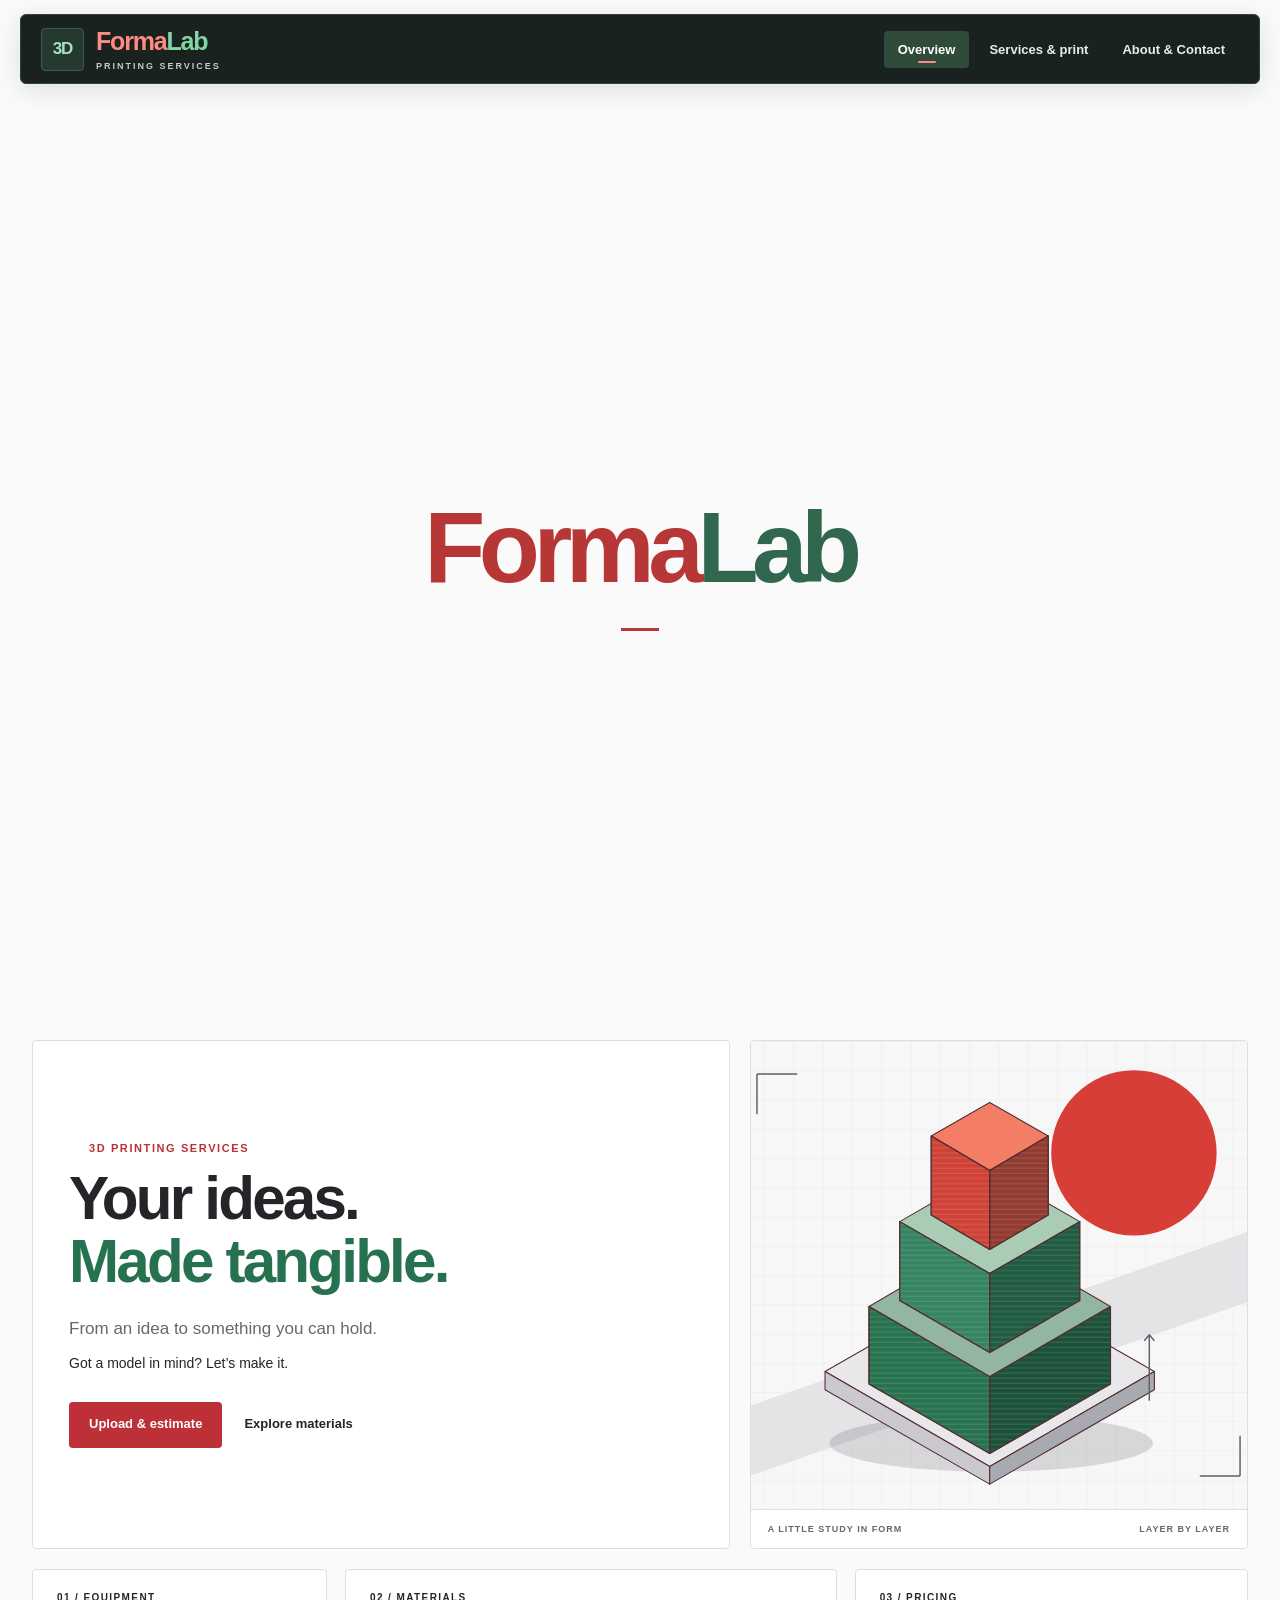
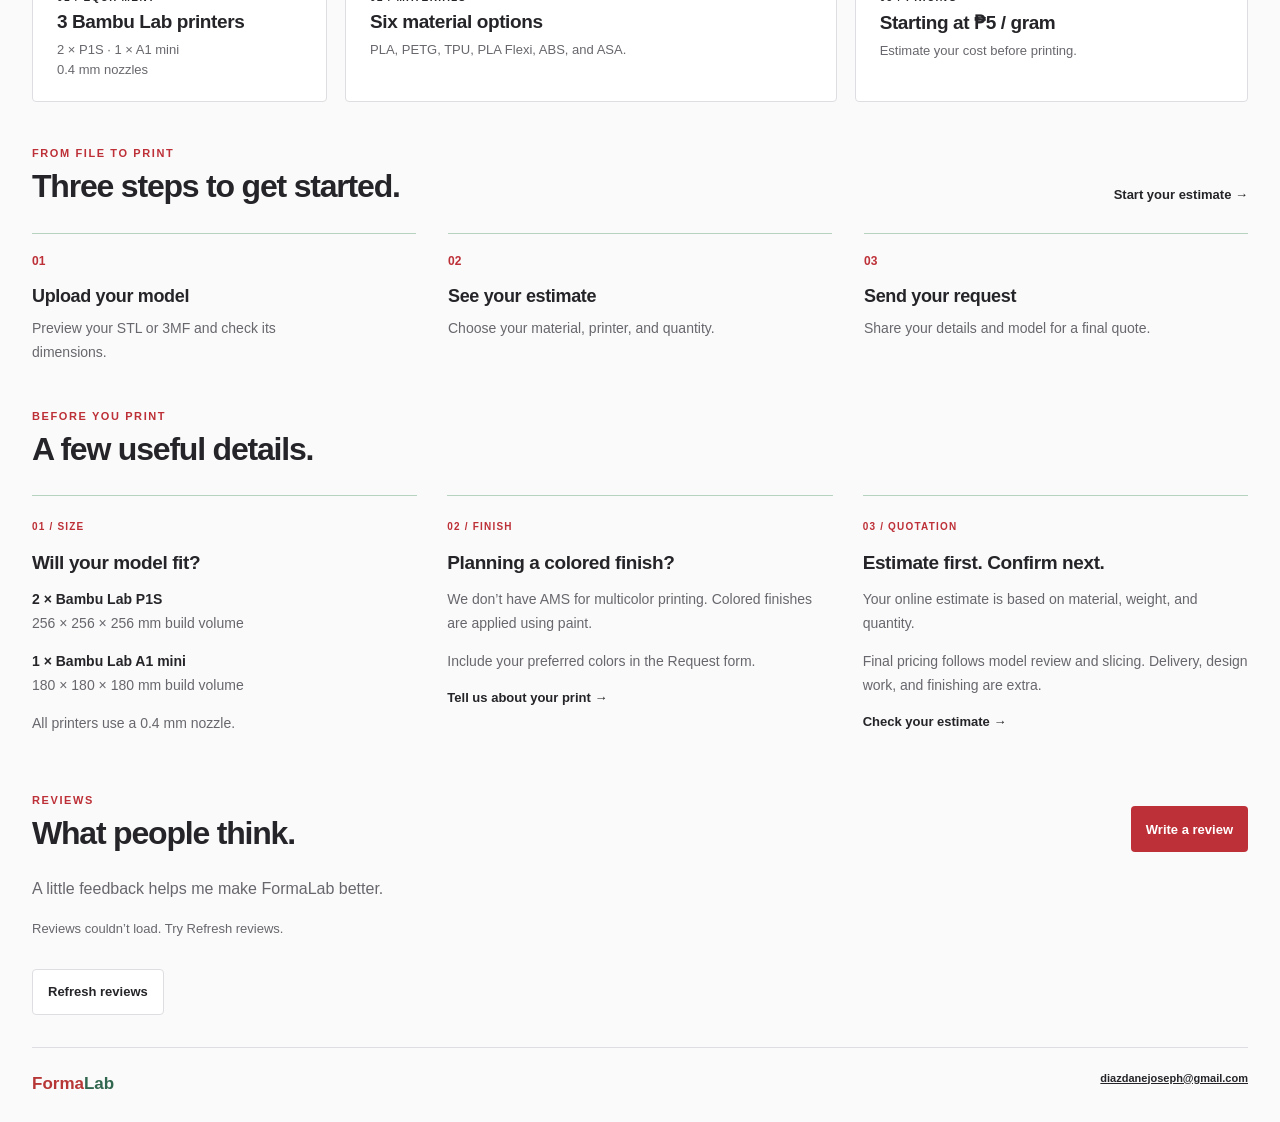
==== commit 8c28c0ab: "Animation when scrolling" ====
--- a/index.html
+++ b/index.html
@@ -1,5 +1,5 @@
 <!doctype html>
-<html lang="en"><head><meta charset="utf-8"><meta name="google-site-verification" content="bNkaQnWFDztZ9aMsES3--ptyY8uxw5ZlVuCF5KVnXpA" /><meta name="color-scheme" content="only light"><meta name="theme-color" content="#fafafa"><meta name="viewport" content="width=device-width,initial-scale=1"><title>Overview | FormaLab</title><meta name="description" content="Estimate your 3D printing cost with FormaLab. PLA at ₱5/g, PETG, TPU and PLA Flexi at ₱8/g, ABS and ASA at ₱10/g."><link rel="icon" type="image/svg+xml" href="data:image/svg+xml,%3Csvg xmlns='http://www.w3.org/2000/svg' viewBox='0 0 32 32'%3E%3Crect width='32' height='32' rx='7' fill='%23151c25'/%3E%3Cpath d='M8 11h16M8 16h16M8 21h16' stroke='%23ffffff' stroke-width='3'/%3E%3C/svg%3E"><link rel="stylesheet" href="style.css?v=49"><script src="pricing.js?v=49" defer></script><script src="app.js?v=49" defer></script><meta name="formalab-revision" content="49"></head>
+<html lang="en"><head><meta charset="utf-8"><meta name="google-site-verification" content="bNkaQnWFDztZ9aMsES3--ptyY8uxw5ZlVuCF5KVnXpA" /><meta name="color-scheme" content="only light"><meta name="theme-color" content="#fafafa"><meta name="viewport" content="width=device-width,initial-scale=1"><title>Overview | FormaLab</title><meta name="description" content="Estimate your 3D printing cost with FormaLab. PLA at ₱5/g, PETG, TPU and PLA Flexi at ₱8/g, ABS and ASA at ₱10/g."><link rel="icon" type="image/svg+xml" href="data:image/svg+xml,%3Csvg xmlns='http://www.w3.org/2000/svg' viewBox='0 0 32 32'%3E%3Crect width='32' height='32' rx='7' fill='%23151c25'/%3E%3Cpath d='M8 11h16M8 16h16M8 21h16' stroke='%23ffffff' stroke-width='3'/%3E%3C/svg%3E"><link rel="stylesheet" href="style.css?v=50"><script src="pricing.js?v=50" defer></script><script src="app.js?v=50" defer></script><meta name="formalab-revision" content="50></head>
 <body data-page="overview" class="home-opening"><a class="skip-link" href="#main">Skip to content</a><header><a class="brand" href="index.html" aria-label="FormaLab home"><span class="brand-icon" aria-hidden="true">3D</span><span class="brand-wordmark"><span class="brand-forma">Forma</span><em>Lab</em><small>PRINTING SERVICES</small></span></a><button class="menu-toggle" id="menu-toggle" type="button" aria-controls="site-nav" aria-expanded="false">Menu</button><nav id="site-nav" aria-label="Main navigation"><a href="index.html" aria-current="page">Overview</a><a href="services.html">Services & print</a><a href="about.html">About & Contact</a></nav></header>
 <main id="main" tabindex="-1"><section class="brand-opening" aria-labelledby="opening-title"><h1 id="opening-title" class="opening-mark">Forma<em>Lab</em><span class="opening-line" aria-hidden="true"></span></h1></section><section id="overview" class="overview" aria-labelledby="overview-title"><div class="hero-copy"><p class="eyebrow">3D PRINTING SERVICES</p><h2 id="overview-title">Your ideas.<br><span>Made tangible.</span></h2><p class="intro">From an idea to something you can hold.</p><p class="hero-personal">Got a model in mind? Let’s make it.</p><div class="hero-actions"><a class="primary-link" href="services.html#quotation">Upload & estimate</a><a class="text-link" href="services.html">Explore materials</a></div></div><figure class="hero-art"><img src="assets/form-study.svg" width="720" height="640" alt="Three dimensional geometric sculpture with stacked red and green blocks, showing fine print layers"><figcaption><span>A LITTLE STUDY IN FORM</span><span>LAYER BY LAYER</span></figcaption></figure></section>
 <div class="studio-facts"><div class="overview-details"><div class="overview-detail"><span>01 / EQUIPMENT</span><strong>3 Bambu Lab printers</strong><p>2 × P1S · 1 × A1 mini<br>0.4 mm nozzles</p></div><div class="overview-detail"><span>02 / MATERIALS</span><strong>Six material options</strong><p>PLA, PETG, TPU, PLA Flexi, ABS, and ASA.</p></div><div class="overview-detail"><span>03 / PRICING</span><strong>Starting at ₱5 / gram</strong><p>Estimate your cost before printing.</p></div></div></div>
--- a/style.css
+++ b/style.css
@@ -291,3 +291,13 @@
 @media(max-width:600px){body>header{top:10px;left:12px;right:12px;padding:10px 12px}.print-detail-grid{grid-template-columns:1fr;gap:24px}}
 @media(prefers-reduced-motion:reduce){.scroll-reveal{opacity:1;transform:none;transition:none}.brand-opening{opacity:1}}
 @media print{body:not(.home-opening){padding-top:0}body>header{display:none}.scroll-reveal{opacity:1;transform:none}}
+
+/* Replaying the same subtle entrance when returning to the brand opening. */
+.brand-opening.is-replaying .opening-mark{animation:replay-rise .9s cubic-bezier(.2,.7,.2,1) both}
+.brand-opening.is-replaying .opening-line{animation:replay-line .9s ease .2s both}
+@keyframes replay-rise{from{opacity:0;transform:translateY(12px)}to{opacity:1;transform:translateY(0)}}
+@keyframes replay-line{from{transform:scaleX(0)}to{transform:scaleX(1)}}
+.page-scroll-reveal{opacity:0;transform:translateY(22px);transition:opacity .65s ease,transform .65s cubic-bezier(.2,.7,.2,1)}
+.page-scroll-reveal.is-visible{opacity:1;transform:none}
+@media(prefers-reduced-motion:reduce){.brand-opening.is-replaying .opening-mark,.brand-opening.is-replaying .opening-line{animation:none}.page-scroll-reveal{opacity:1;transform:none;transition:none}}
+@media print{.page-scroll-reveal{opacity:1;transform:none}}
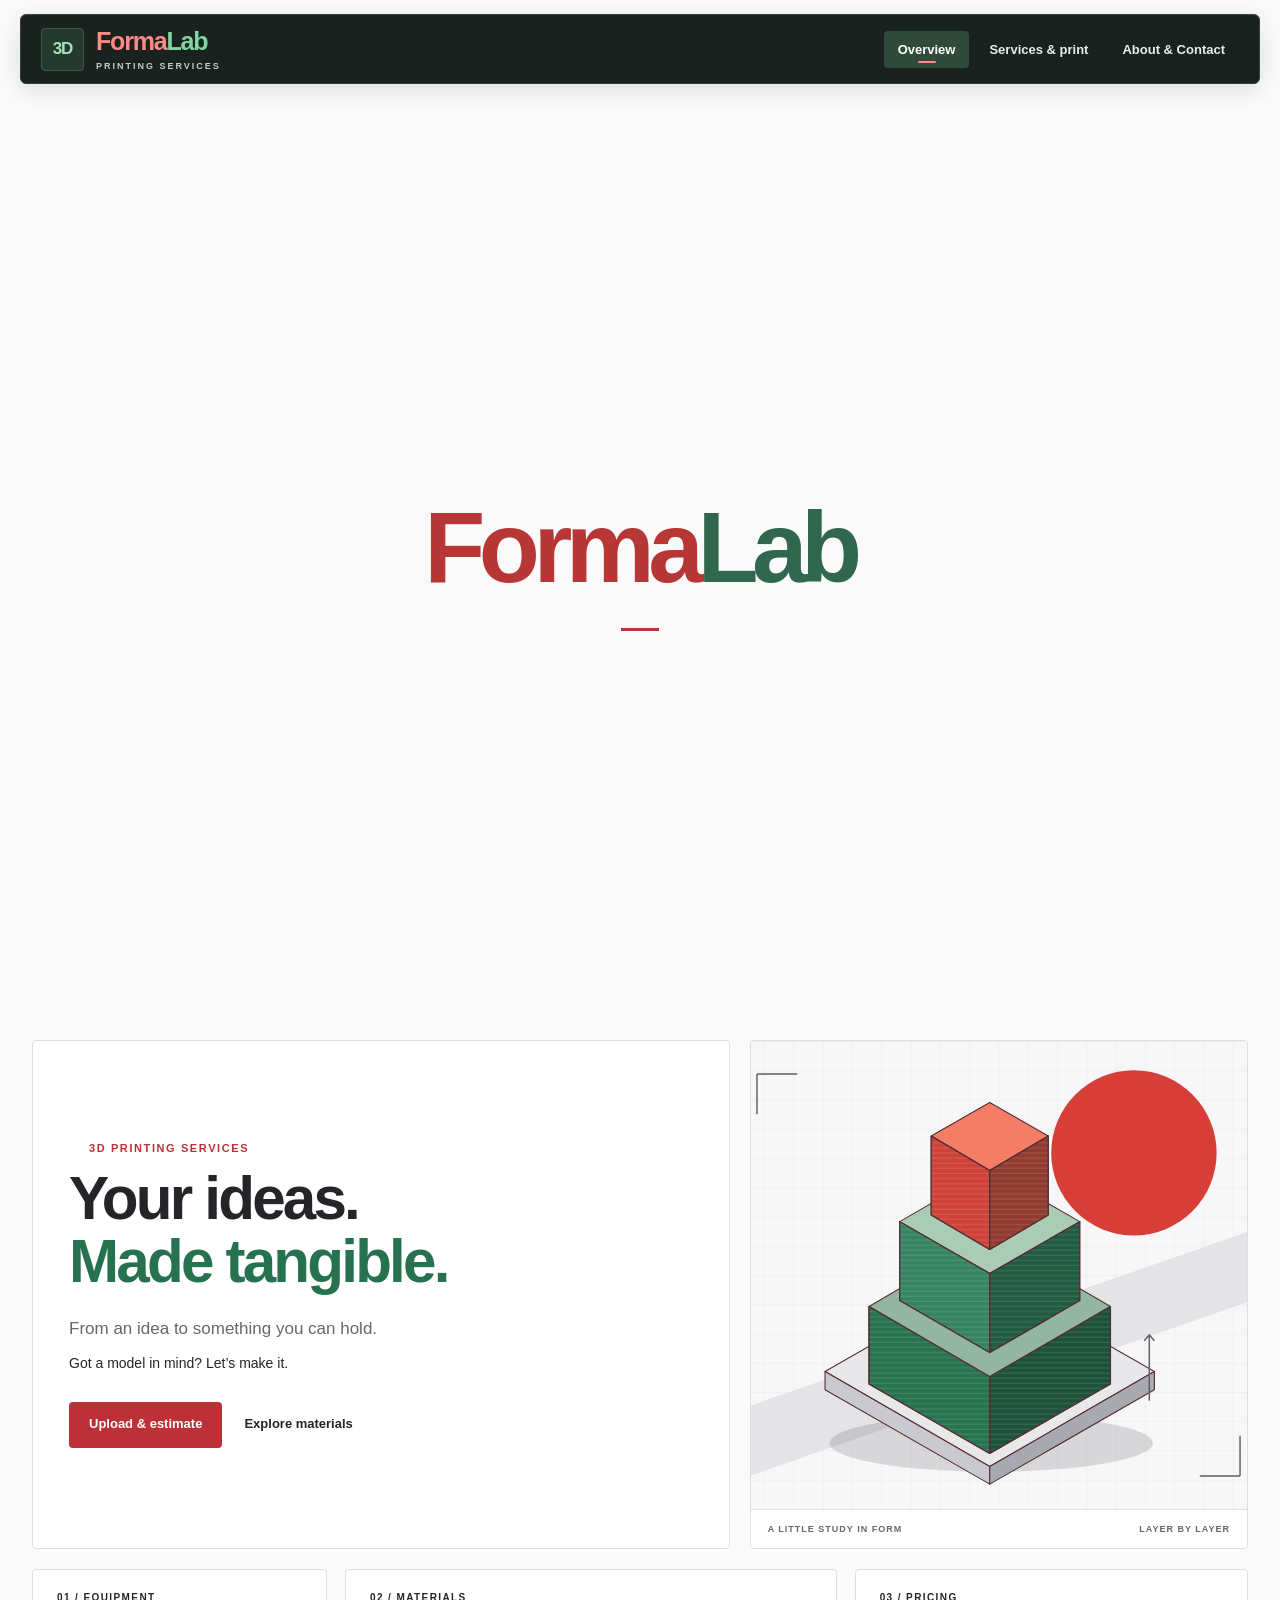
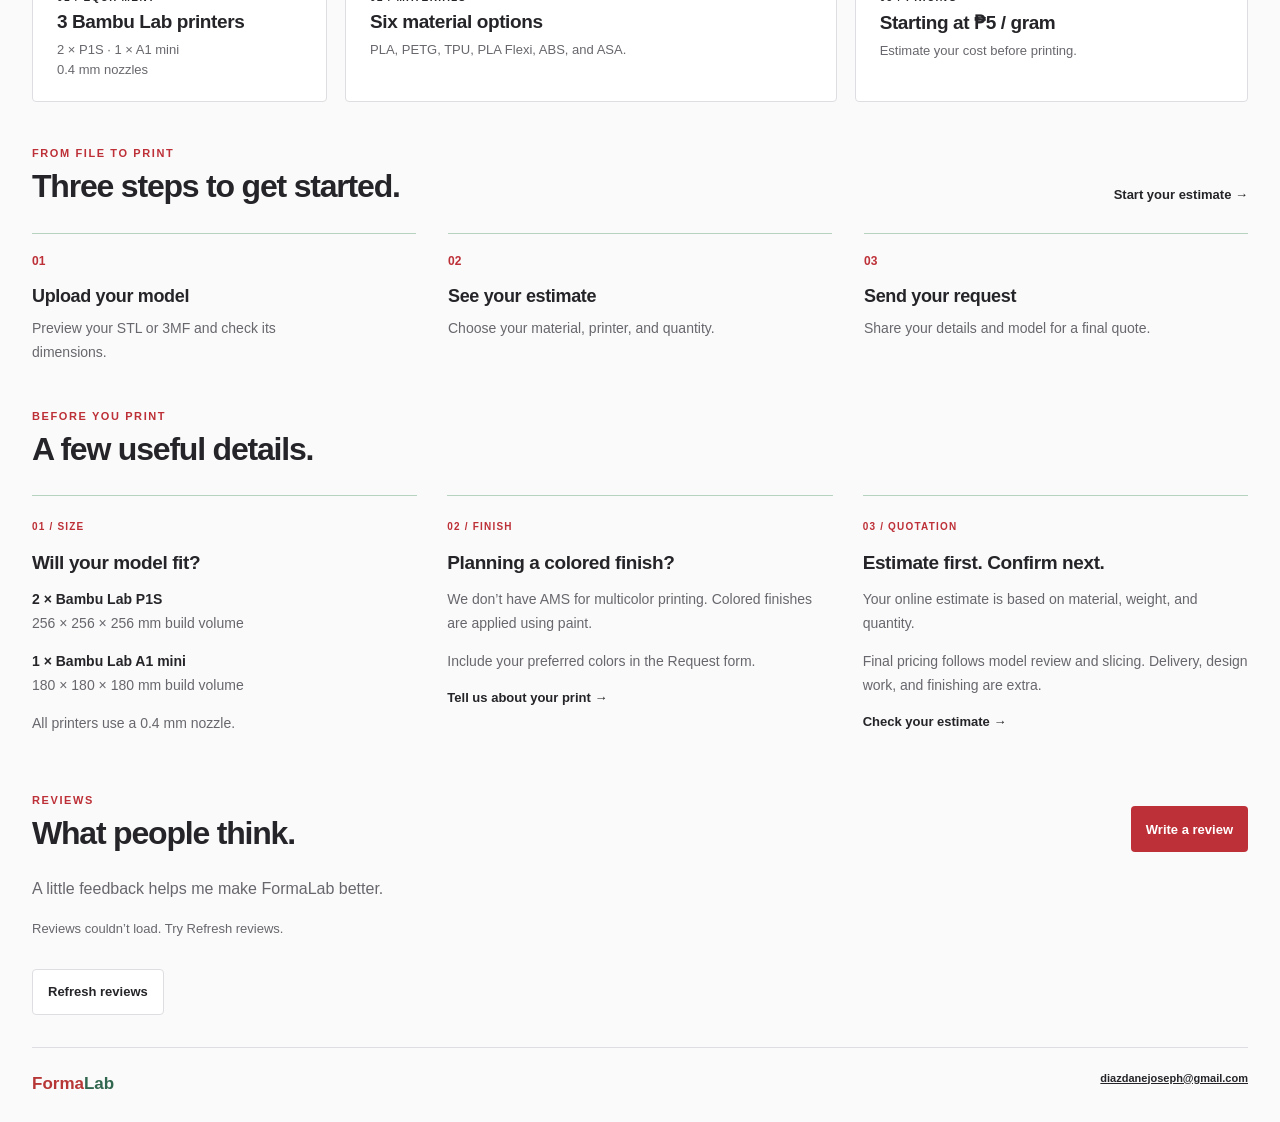
==== commit e95fed03: "/" ====
--- a/index.html
+++ b/index.html
@@ -1,8 +1,8 @@
 <!doctype html>
-<html lang="en"><head><meta charset="utf-8"><meta name="google-site-verification" content="bNkaQnWFDztZ9aMsES3--ptyY8uxw5ZlVuCF5KVnXpA" /><meta name="color-scheme" content="only light"><meta name="theme-color" content="#fafafa"><meta name="viewport" content="width=device-width,initial-scale=1"><title>Overview | FormaLab</title><meta name="description" content="Estimate your 3D printing cost with FormaLab. PLA at ₱5/g, PETG, TPU and PLA Flexi at ₱8/g, ABS and ASA at ₱10/g."><link rel="icon" type="image/svg+xml" href="data:image/svg+xml,%3Csvg xmlns='http://www.w3.org/2000/svg' viewBox='0 0 32 32'%3E%3Crect width='32' height='32' rx='7' fill='%23151c25'/%3E%3Cpath d='M8 11h16M8 16h16M8 21h16' stroke='%23ffffff' stroke-width='3'/%3E%3C/svg%3E"><link rel="stylesheet" href="style.css?v=50"><script src="pricing.js?v=50" defer></script><script src="app.js?v=50" defer></script><meta name="formalab-revision" content="50></head>
-<body data-page="overview" class="home-opening"><a class="skip-link" href="#main">Skip to content</a><header><a class="brand" href="index.html" aria-label="FormaLab home"><span class="brand-icon" aria-hidden="true">3D</span><span class="brand-wordmark"><span class="brand-forma">Forma</span><em>Lab</em><small>PRINTING SERVICES</small></span></a><button class="menu-toggle" id="menu-toggle" type="button" aria-controls="site-nav" aria-expanded="false">Menu</button><nav id="site-nav" aria-label="Main navigation"><a href="index.html" aria-current="page">Overview</a><a href="services.html">Services & print</a><a href="about.html">About & Contact</a></nav></header>
-<main id="main" tabindex="-1"><section class="brand-opening" aria-labelledby="opening-title"><h1 id="opening-title" class="opening-mark">Forma<em>Lab</em><span class="opening-line" aria-hidden="true"></span></h1></section><section id="overview" class="overview" aria-labelledby="overview-title"><div class="hero-copy"><p class="eyebrow">3D PRINTING SERVICES</p><h2 id="overview-title">Your ideas.<br><span>Made tangible.</span></h2><p class="intro">From an idea to something you can hold.</p><p class="hero-personal">Got a model in mind? Let’s make it.</p><div class="hero-actions"><a class="primary-link" href="services.html#quotation">Upload & estimate</a><a class="text-link" href="services.html">Explore materials</a></div></div><figure class="hero-art"><img src="assets/form-study.svg" width="720" height="640" alt="Three dimensional geometric sculpture with stacked red and green blocks, showing fine print layers"><figcaption><span>A LITTLE STUDY IN FORM</span><span>LAYER BY LAYER</span></figcaption></figure></section>
+<html lang="en"><head><meta charset="utf-8"><meta name="google-site-verification" content="bNkaQnWFDztZ9aMsES3--ptyY8uxw5ZlVuCF5KVnXpA" /><meta name="color-scheme" content="only light"><meta name="theme-color" content="#fafafa"><meta name="viewport" content="width=device-width,initial-scale=1"><title>Overview | FormaLab</title><meta name="description" content="Estimate your 3D printing cost with FormaLab. PLA at ₱5/g, PETG, TPU and PLA Flexi at ₱8/g, ABS and ASA at ₱10/g."><link rel="icon" type="image/svg+xml" href="data:image/svg+xml,%3Csvg xmlns='http://www.w3.org/2000/svg' viewBox='0 0 32 32'%3E%3Crect width='32' height='32' rx='7' fill='%23151c25'/%3E%3Cpath d='M8 11h16M8 16h16M8 21h16' stroke='%23ffffff' stroke-width='3'/%3E%3C/svg%3E"><link rel="stylesheet" href="style.css?v=51"><script src="pricing.js?v=51" defer></script><script src="app.js?v=51" defer></script><meta name="formalab-revision" content="50></head>
+<body data-page="overview" class="home-opening"><a class="skip-link" href="#main">Skip to content</a><header><a class="brand" href="/" aria-label="FormaLab home"><span class="brand-icon" aria-hidden="true">3D</span><span class="brand-wordmark"><span class="brand-forma">Forma</span><em>Lab</em><small>PRINTING SERVICES</small></span></a><button class="menu-toggle" id="menu-toggle" type="button" aria-controls="site-nav" aria-expanded="false">Menu</button><nav id="site-nav" aria-label="Main navigation"><a href="/" aria-current="page">Overview</a><a href="/services">Services & print</a><a href="/about">About & Contact</a></nav></header>
+<main id="main" tabindex="-1"><section class="brand-opening" aria-labelledby="opening-title"><h1 id="opening-title" class="opening-mark">Forma<em>Lab</em><span class="opening-line" aria-hidden="true"></span></h1></section><section id="overview" class="overview" aria-labelledby="overview-title"><div class="hero-copy"><p class="eyebrow">3D PRINTING SERVICES</p><h2 id="overview-title">Your ideas.<br><span>Made tangible.</span></h2><p class="intro">From an idea to something you can hold.</p><p class="hero-personal">Got a model in mind? Let’s make it.</p><div class="hero-actions"><a class="primary-link" href="/services#quotation">Upload & estimate</a><a class="text-link" href="/services">Explore materials</a></div></div><figure class="hero-art"><img src="assets/form-study.svg" width="720" height="640" alt="Three dimensional geometric sculpture with stacked red and green blocks, showing fine print layers"><figcaption><span>A LITTLE STUDY IN FORM</span><span>LAYER BY LAYER</span></figcaption></figure></section>
 <div class="studio-facts"><div class="overview-details"><div class="overview-detail"><span>01 / EQUIPMENT</span><strong>3 Bambu Lab printers</strong><p>2 × P1S · 1 × A1 mini<br>0.4 mm nozzles</p></div><div class="overview-detail"><span>02 / MATERIALS</span><strong>Six material options</strong><p>PLA, PETG, TPU, PLA Flexi, ABS, and ASA.</p></div><div class="overview-detail"><span>03 / PRICING</span><strong>Starting at ₱5 / gram</strong><p>Estimate your cost before printing.</p></div></div></div>
 
-<section class="print-process content-section" aria-labelledby="process-title"><div class="content-heading"><div><p class="eyebrow">FROM FILE TO PRINT</p><h2 id="process-title">Three steps to get started.</h2></div><a class="text-link" href="services.html#quotation">Start your estimate →</a></div><ol class="process-list"><li><span>01</span><h3>Upload your model</h3><p>Preview your STL or 3MF and check its dimensions.</p></li><li><span>02</span><h3>See your estimate</h3><p>Choose your material, printer, and quantity.</p></li><li><span>03</span><h3>Send your request</h3><p>Share your details and model for a final quote.</p></li></ol></section><section class="print-details content-section" aria-labelledby="print-details-title"><div class="content-heading"><div><p class="eyebrow">BEFORE YOU PRINT</p><h2 id="print-details-title">A few useful details.</h2></div></div><div class="print-detail-grid"><article><span class="detail-number">01 / SIZE</span><h3>Will your model fit?</h3><p><strong>2 × Bambu Lab P1S</strong><br>256 × 256 × 256 mm build volume</p><p><strong>1 × Bambu Lab A1 mini</strong><br>180 × 180 × 180 mm build volume</p><p class="helper">All printers use a 0.4 mm nozzle.</p></article><article><span class="detail-number">02 / FINISH</span><h3>Planning a colored finish?</h3><p>We don’t have AMS for multicolor printing. Colored finishes are applied using paint.</p><p>Include your preferred colors in the Request form.</p><a class="text-link" href="services.html#request">Tell us about your print →</a></article><article><span class="detail-number">03 / QUOTATION</span><h3>Estimate first. Confirm next.</h3><p>Your online estimate is based on material, weight, and quantity.</p><p>Final pricing follows model review and slicing. Delivery, design work, and finishing are extra.</p><a class="text-link" href="services.html#quotation">Check your estimate →</a></article></div></section><section id="reviews" class="content-section" aria-labelledby="reviews-title"><div class="content-heading"><div><p class="eyebrow">REVIEWS</p><h2 id="reviews-title">What people think.</h2></div><button id="write-review" type="button">Write a review</button></div><p class="review-section-note">A little feedback helps me make FormaLab better.</p><p id="reviews-load-status" class="helper" role="status">Loading reviews…</p><div id="public-reviews" class="public-reviews"></div><div class="review-list-actions"><button id="refresh-reviews" class="secondary" type="button">Refresh reviews</button><button id="more-reviews" class="secondary" type="button" hidden>More reviews</button></div></section>
+<section class="print-process content-section" aria-labelledby="process-title"><div class="content-heading"><div><p class="eyebrow">FROM FILE TO PRINT</p><h2 id="process-title">Three steps to get started.</h2></div><a class="text-link" href="/services#quotation">Start your estimate →</a></div><ol class="process-list"><li><span>01</span><h3>Upload your model</h3><p>Preview your STL or 3MF and check its dimensions.</p></li><li><span>02</span><h3>See your estimate</h3><p>Choose your material, printer, and quantity.</p></li><li><span>03</span><h3>Send your request</h3><p>Share your details and model for a final quote.</p></li></ol></section><section class="print-details content-section" aria-labelledby="print-details-title"><div class="content-heading"><div><p class="eyebrow">BEFORE YOU PRINT</p><h2 id="print-details-title">A few useful details.</h2></div></div><div class="print-detail-grid"><article><span class="detail-number">01 / SIZE</span><h3>Will your model fit?</h3><p><strong>2 × Bambu Lab P1S</strong><br>256 × 256 × 256 mm build volume</p><p><strong>1 × Bambu Lab A1 mini</strong><br>180 × 180 × 180 mm build volume</p><p class="helper">All printers use a 0.4 mm nozzle.</p></article><article><span class="detail-number">02 / FINISH</span><h3>Planning a colored finish?</h3><p>We don’t have AMS for multicolor printing. Colored finishes are applied using paint.</p><p>Include your preferred colors in the Request form.</p><a class="text-link" href="/services#request">Tell us about your print →</a></article><article><span class="detail-number">03 / QUOTATION</span><h3>Estimate first. Confirm next.</h3><p>Your online estimate is based on material, weight, and quantity.</p><p>Final pricing follows model review and slicing. Delivery, design work, and finishing are extra.</p><a class="text-link" href="/services#quotation">Check your estimate →</a></article></div></section><section id="reviews" class="content-section" aria-labelledby="reviews-title"><div class="content-heading"><div><p class="eyebrow">REVIEWS</p><h2 id="reviews-title">What people think.</h2></div><button id="write-review" type="button">Write a review</button></div><p class="review-section-note">A little feedback helps me make FormaLab better.</p><p id="reviews-load-status" class="helper" role="status">Loading reviews…</p><div id="public-reviews" class="public-reviews"></div><div class="review-list-actions"><button id="refresh-reviews" class="secondary" type="button">Refresh reviews</button><button id="more-reviews" class="secondary" type="button" hidden>More reviews</button></div></section>
 <dialog id="review-dialog" aria-labelledby="review-dialog-title"><button id="close-review" type="button" class="dialog-close" aria-label="Close review form"><svg viewBox="0 0 24 24" aria-hidden="true"><path d="m6 6 12 12M18 6 6 18"/></svg></button><div class="dialog-heading"><p class="eyebrow">OPTIONAL FEEDBACK</p><h2 id="review-dialog-title">How was your visit?</h2><p>Leave a rating, a comment, or both.</p></div><form id="review-form" class="review-card"><fieldset><legend>Your rating (optional)</legend><div class="review-stars"><label class="review-star"><input type="radio" name="review-rating" value="1"><span><svg viewBox="0 0 24 24" aria-hidden="true"><path d="m12 3 2.78 5.64 6.22.9-4.5 4.39 1.06 6.2L12 17.2l-5.56 2.93 1.06-6.2L3 9.54l6.22-.9Z"/></svg><span class="sr-only">1 star</span></span></label><label class="review-star"><input type="radio" name="review-rating" value="2"><span><svg viewBox="0 0 24 24" aria-hidden="true"><path d="m12 3 2.78 5.64 6.22.9-4.5 4.39 1.06 6.2L12 17.2l-5.56 2.93 1.06-6.2L3 9.54l6.22-.9Z"/></svg><span class="sr-only">2 stars</span></span></label><label class="review-star"><input type="radio" name="review-rating" value="3"><span><svg viewBox="0 0 24 24" aria-hidden="true"><path d="m12 3 2.78 5.64 6.22.9-4.5 4.39 1.06 6.2L12 17.2l-5.56 2.93 1.06-6.2L3 9.54l6.22-.9Z"/></svg><span class="sr-only">3 stars</span></span></label><label class="review-star"><input type="radio" name="review-rating" value="4"><span><svg viewBox="0 0 24 24" aria-hidden="true"><path d="m12 3 2.78 5.64 6.22.9-4.5 4.39 1.06 6.2L12 17.2l-5.56 2.93 1.06-6.2L3 9.54l6.22-.9Z"/></svg><span class="sr-only">4 stars</span></span></label><label class="review-star"><input type="radio" name="review-rating" value="5"><span><svg viewBox="0 0 24 24" aria-hidden="true"><path d="m12 3 2.78 5.64 6.22.9-4.5 4.39 1.06 6.2L12 17.2l-5.56 2.93 1.06-6.2L3 9.54l6.22-.9Z"/></svg><span class="sr-only">5 stars</span></span></label></div><p id="review-rating-text" class="helper" aria-live="polite">Choose 1–5 stars.</p></fieldset><div class="review-fields"><label for="review-name">Name (optional)</label><input id="review-name" autocomplete="name" maxlength="100" placeholder="Your name"><label for="review-comment">Your review (optional)</label><textarea id="review-comment" rows="4" maxlength="1000" placeholder="What worked well? What could be better?"></textarea></div><button type="submit">Submit review</button><p id="review-status" class="action-status" role="status"></p></form><p class="review-privacy">Your name and review will be public after approval. Leave your name blank to stay anonymous.</p></dialog><footer><span class="footer-wordmark"><span class="brand-forma">Forma</span><span class="brand-lab">Lab</span></span><a href="mailto:diazdanejoseph@gmail.com">diazdanejoseph@gmail.com</a></footer></main><section id="request-printout" aria-label="Quotation request printout"></section></body></html>
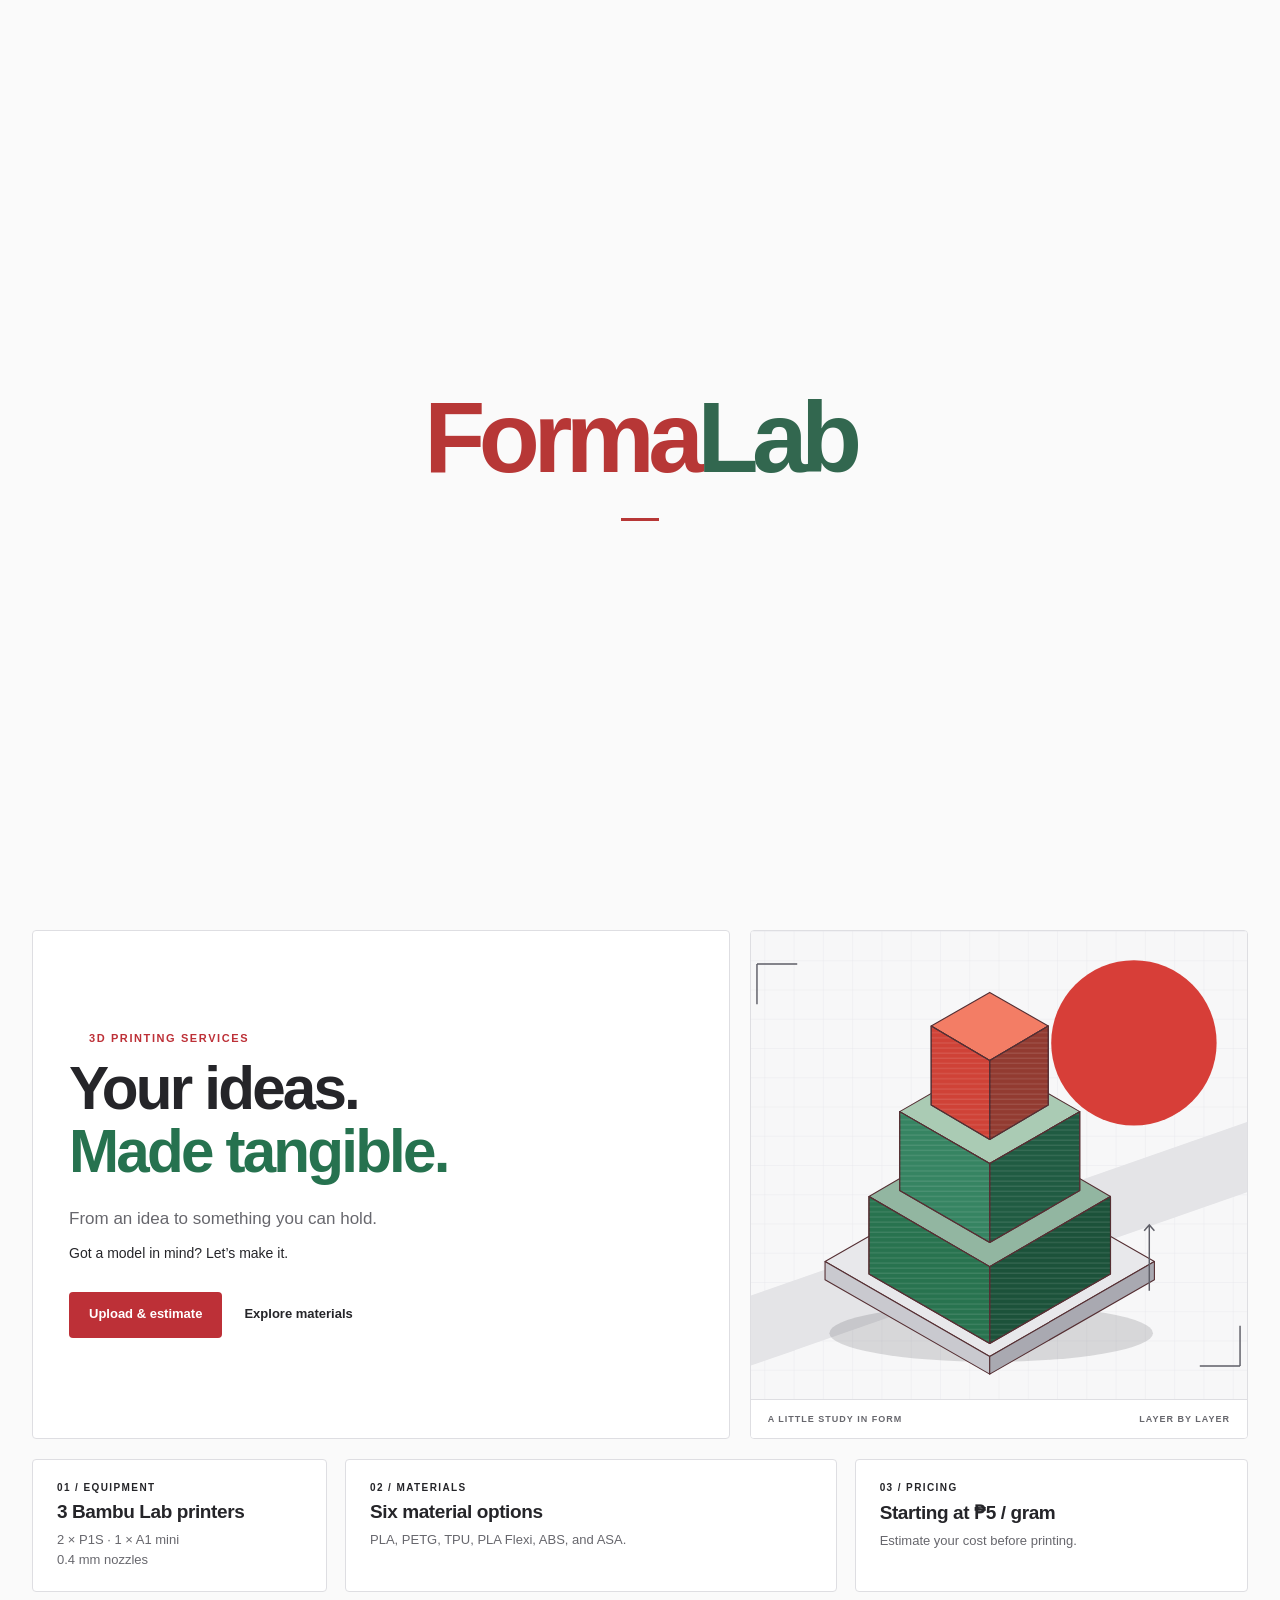
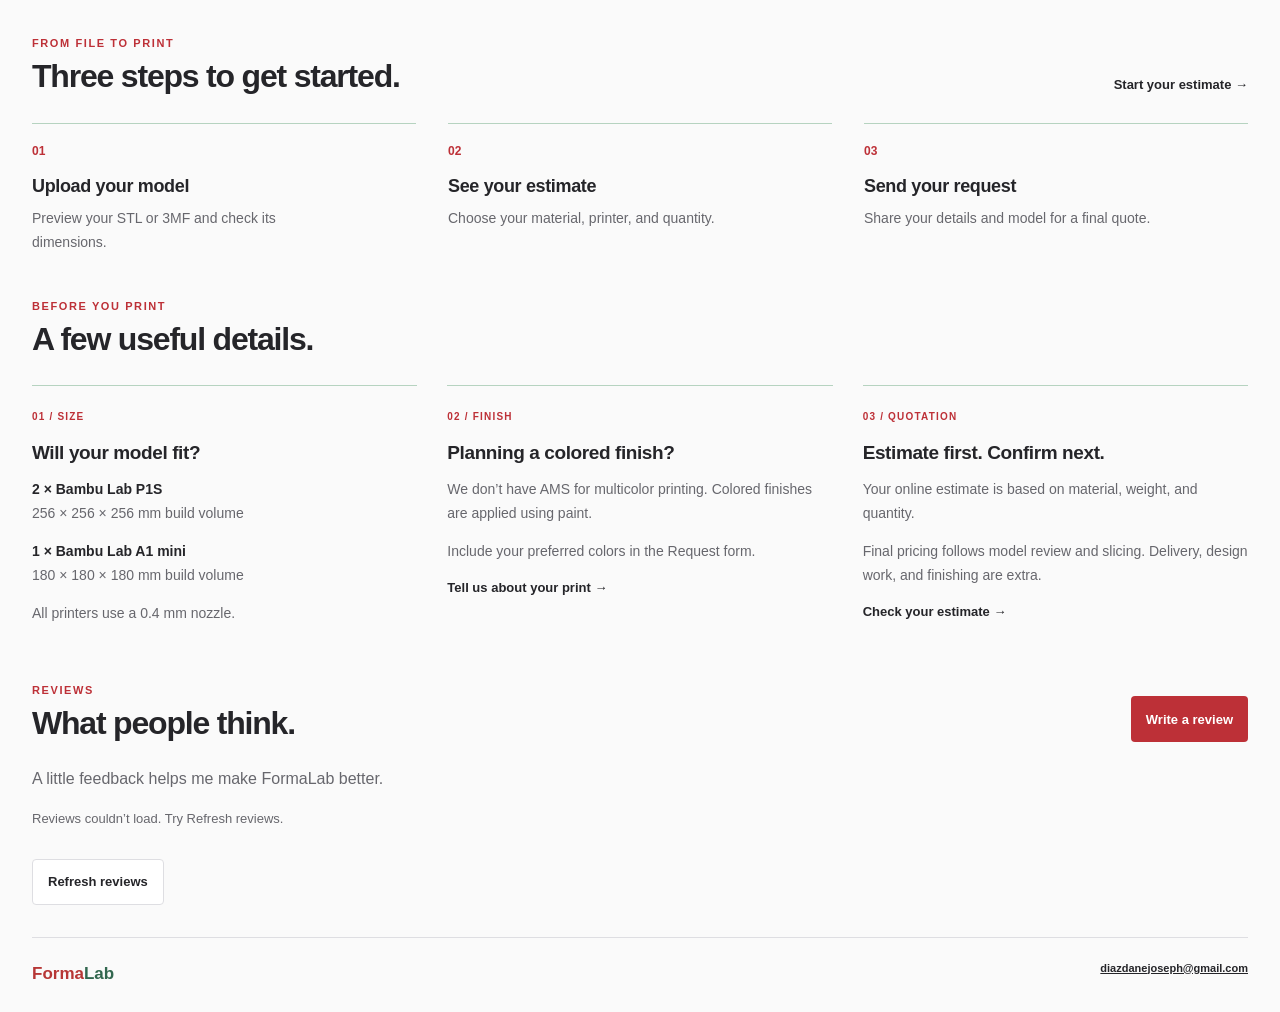
==== commit 320d95fc: "''" ====
--- a/index.html
+++ b/index.html
@@ -1,8 +1,311 @@
 <!doctype html>
-<html lang="en"><head><meta charset="utf-8"><meta name="google-site-verification" content="bNkaQnWFDztZ9aMsES3--ptyY8uxw5ZlVuCF5KVnXpA" /><meta name="color-scheme" content="only light"><meta name="theme-color" content="#fafafa"><meta name="viewport" content="width=device-width,initial-scale=1"><title>Overview | FormaLab</title><meta name="description" content="Estimate your 3D printing cost with FormaLab. PLA at ₱5/g, PETG, TPU and PLA Flexi at ₱8/g, ABS and ASA at ₱10/g."><link rel="icon" type="image/svg+xml" href="data:image/svg+xml,%3Csvg xmlns='http://www.w3.org/2000/svg' viewBox='0 0 32 32'%3E%3Crect width='32' height='32' rx='7' fill='%23151c25'/%3E%3Cpath d='M8 11h16M8 16h16M8 21h16' stroke='%23ffffff' stroke-width='3'/%3E%3C/svg%3E"><link rel="stylesheet" href="style.css?v=51"><script src="pricing.js?v=51" defer></script><script src="app.js?v=51" defer></script><meta name="formalab-revision" content="50></head>
-<body data-page="overview" class="home-opening"><a class="skip-link" href="#main">Skip to content</a><header><a class="brand" href="/" aria-label="FormaLab home"><span class="brand-icon" aria-hidden="true">3D</span><span class="brand-wordmark"><span class="brand-forma">Forma</span><em>Lab</em><small>PRINTING SERVICES</small></span></a><button class="menu-toggle" id="menu-toggle" type="button" aria-controls="site-nav" aria-expanded="false">Menu</button><nav id="site-nav" aria-label="Main navigation"><a href="/" aria-current="page">Overview</a><a href="/services">Services & print</a><a href="/about">About & Contact</a></nav></header>
-<main id="main" tabindex="-1"><section class="brand-opening" aria-labelledby="opening-title"><h1 id="opening-title" class="opening-mark">Forma<em>Lab</em><span class="opening-line" aria-hidden="true"></span></h1></section><section id="overview" class="overview" aria-labelledby="overview-title"><div class="hero-copy"><p class="eyebrow">3D PRINTING SERVICES</p><h2 id="overview-title">Your ideas.<br><span>Made tangible.</span></h2><p class="intro">From an idea to something you can hold.</p><p class="hero-personal">Got a model in mind? Let’s make it.</p><div class="hero-actions"><a class="primary-link" href="/services#quotation">Upload & estimate</a><a class="text-link" href="/services">Explore materials</a></div></div><figure class="hero-art"><img src="assets/form-study.svg" width="720" height="640" alt="Three dimensional geometric sculpture with stacked red and green blocks, showing fine print layers"><figcaption><span>A LITTLE STUDY IN FORM</span><span>LAYER BY LAYER</span></figcaption></figure></section>
-<div class="studio-facts"><div class="overview-details"><div class="overview-detail"><span>01 / EQUIPMENT</span><strong>3 Bambu Lab printers</strong><p>2 × P1S · 1 × A1 mini<br>0.4 mm nozzles</p></div><div class="overview-detail"><span>02 / MATERIALS</span><strong>Six material options</strong><p>PLA, PETG, TPU, PLA Flexi, ABS, and ASA.</p></div><div class="overview-detail"><span>03 / PRICING</span><strong>Starting at ₱5 / gram</strong><p>Estimate your cost before printing.</p></div></div></div>
+<html lang="en">
+  <head>
+    <meta charset="utf-8" />
+    <meta
+      name="google-site-verification"
+      content="bNkaQnWFDztZ9aMsES3--ptyY8uxw5ZlVuCF5KVnXpA"
+    />
+    <meta name="color-scheme" content="only light" />
+    <meta name="theme-color" content="#fafafa" />
+    <meta name="viewport" content="width=device-width,initial-scale=1" />
+    <title>Overview | FormaLab</title>
+    <meta
+      name="description"
+      content="Estimate your 3D printing cost with FormaLab. PLA at ₱5/g, PETG, TPU and PLA Flexi at ₱8/g, ABS and ASA at ₱10/g."
+    />
+    <link
+      rel="icon"
+      type="image/svg+xml"
+      href="data:image/svg+xml,%3Csvg xmlns='http://www.w3.org/2000/svg' viewBox='0 0 32 32'%3E%3Crect width='32' height='32' rx='7' fill='%23151c25'/%3E%3Cpath d='M8 11h16M8 16h16M8 21h16' stroke='%23ffffff' stroke-width='3'/%3E%3C/svg%3E"
+    />
+    <link rel="stylesheet" href="style.css?v=54" />
+    <script src="pricing.js?v=54" defer></script>
+    <script src="app.js?v=54" defer></script>
+    <meta name="formalab-revision" content="54" />
+  </head>
+  <body data-page="overview" class="home-opening">
+    <a class="skip-link" href="#main">Skip to content</a>
+    <header>
+      <a class="brand" href="/" aria-label="FormaLab home"
+        ><span class="brand-icon" aria-hidden="true">3D</span
+        ><span class="brand-wordmark"
+          ><span class="brand-forma">Forma</span><em>Lab</em
+          ><small>PRINTING SERVICES</small></span
+        ></a
+      ><button
+        class="menu-toggle"
+        id="menu-toggle"
+        type="button"
+        aria-controls="site-nav"
+        aria-expanded="false"
+      >
+        Menu
+      </button>
+      <nav id="site-nav" aria-label="Main navigation">
+        <a href="/" aria-current="page">Overview</a
+        ><a href="/services">Services & print</a
+        ><a href="/about">About & Contact</a>
+      </nav>
+    </header>
+    <main id="main" tabindex="-1">
+      <section class="brand-opening" aria-labelledby="opening-title">
+        <h1 id="opening-title" class="opening-mark">
+          Forma<em>Lab</em><span class="opening-line" aria-hidden="true"></span>
+        </h1>
+      </section>
+      <section id="overview" class="overview" aria-labelledby="overview-title">
+        <div class="hero-copy">
+          <p class="eyebrow">3D PRINTING SERVICES</p>
+          <h2 id="overview-title">
+            Your ideas.<br /><span>Made tangible.</span>
+          </h2>
+          <p class="intro">From an idea to something you can hold.</p>
+          <p class="hero-personal">Got a model in mind? Let’s make it.</p>
+          <div class="hero-actions">
+            <a class="primary-link" href="/services#quotation"
+              >Upload & estimate</a
+            ><a class="text-link" href="/services">Explore materials</a>
+          </div>
+        </div>
+        <figure class="hero-art">
+          <img
+            src="assets/form-study.svg"
+            width="720"
+            height="640"
+            alt="Three dimensional geometric sculpture with stacked red and green blocks, showing fine print layers"
+          />
+          <figcaption>
+            <span>A LITTLE STUDY IN FORM</span><span>LAYER BY LAYER</span>
+          </figcaption>
+        </figure>
+      </section>
+      <div class="studio-facts">
+        <div class="overview-details">
+          <div class="overview-detail">
+            <span>01 / EQUIPMENT</span><strong>3 Bambu Lab printers</strong>
+            <p>2 × P1S · 1 × A1 mini<br />0.4 mm nozzles</p>
+          </div>
+          <div class="overview-detail">
+            <span>02 / MATERIALS</span><strong>Six material options</strong>
+            <p>PLA, PETG, TPU, PLA Flexi, ABS, and ASA.</p>
+          </div>
+          <div class="overview-detail">
+            <span>03 / PRICING</span><strong>Starting at ₱5 / gram</strong>
+            <p>Estimate your cost before printing.</p>
+          </div>
+        </div>
+      </div>
 
-<section class="print-process content-section" aria-labelledby="process-title"><div class="content-heading"><div><p class="eyebrow">FROM FILE TO PRINT</p><h2 id="process-title">Three steps to get started.</h2></div><a class="text-link" href="/services#quotation">Start your estimate →</a></div><ol class="process-list"><li><span>01</span><h3>Upload your model</h3><p>Preview your STL or 3MF and check its dimensions.</p></li><li><span>02</span><h3>See your estimate</h3><p>Choose your material, printer, and quantity.</p></li><li><span>03</span><h3>Send your request</h3><p>Share your details and model for a final quote.</p></li></ol></section><section class="print-details content-section" aria-labelledby="print-details-title"><div class="content-heading"><div><p class="eyebrow">BEFORE YOU PRINT</p><h2 id="print-details-title">A few useful details.</h2></div></div><div class="print-detail-grid"><article><span class="detail-number">01 / SIZE</span><h3>Will your model fit?</h3><p><strong>2 × Bambu Lab P1S</strong><br>256 × 256 × 256 mm build volume</p><p><strong>1 × Bambu Lab A1 mini</strong><br>180 × 180 × 180 mm build volume</p><p class="helper">All printers use a 0.4 mm nozzle.</p></article><article><span class="detail-number">02 / FINISH</span><h3>Planning a colored finish?</h3><p>We don’t have AMS for multicolor printing. Colored finishes are applied using paint.</p><p>Include your preferred colors in the Request form.</p><a class="text-link" href="/services#request">Tell us about your print →</a></article><article><span class="detail-number">03 / QUOTATION</span><h3>Estimate first. Confirm next.</h3><p>Your online estimate is based on material, weight, and quantity.</p><p>Final pricing follows model review and slicing. Delivery, design work, and finishing are extra.</p><a class="text-link" href="/services#quotation">Check your estimate →</a></article></div></section><section id="reviews" class="content-section" aria-labelledby="reviews-title"><div class="content-heading"><div><p class="eyebrow">REVIEWS</p><h2 id="reviews-title">What people think.</h2></div><button id="write-review" type="button">Write a review</button></div><p class="review-section-note">A little feedback helps me make FormaLab better.</p><p id="reviews-load-status" class="helper" role="status">Loading reviews…</p><div id="public-reviews" class="public-reviews"></div><div class="review-list-actions"><button id="refresh-reviews" class="secondary" type="button">Refresh reviews</button><button id="more-reviews" class="secondary" type="button" hidden>More reviews</button></div></section>
-<dialog id="review-dialog" aria-labelledby="review-dialog-title"><button id="close-review" type="button" class="dialog-close" aria-label="Close review form"><svg viewBox="0 0 24 24" aria-hidden="true"><path d="m6 6 12 12M18 6 6 18"/></svg></button><div class="dialog-heading"><p class="eyebrow">OPTIONAL FEEDBACK</p><h2 id="review-dialog-title">How was your visit?</h2><p>Leave a rating, a comment, or both.</p></div><form id="review-form" class="review-card"><fieldset><legend>Your rating (optional)</legend><div class="review-stars"><label class="review-star"><input type="radio" name="review-rating" value="1"><span><svg viewBox="0 0 24 24" aria-hidden="true"><path d="m12 3 2.78 5.64 6.22.9-4.5 4.39 1.06 6.2L12 17.2l-5.56 2.93 1.06-6.2L3 9.54l6.22-.9Z"/></svg><span class="sr-only">1 star</span></span></label><label class="review-star"><input type="radio" name="review-rating" value="2"><span><svg viewBox="0 0 24 24" aria-hidden="true"><path d="m12 3 2.78 5.64 6.22.9-4.5 4.39 1.06 6.2L12 17.2l-5.56 2.93 1.06-6.2L3 9.54l6.22-.9Z"/></svg><span class="sr-only">2 stars</span></span></label><label class="review-star"><input type="radio" name="review-rating" value="3"><span><svg viewBox="0 0 24 24" aria-hidden="true"><path d="m12 3 2.78 5.64 6.22.9-4.5 4.39 1.06 6.2L12 17.2l-5.56 2.93 1.06-6.2L3 9.54l6.22-.9Z"/></svg><span class="sr-only">3 stars</span></span></label><label class="review-star"><input type="radio" name="review-rating" value="4"><span><svg viewBox="0 0 24 24" aria-hidden="true"><path d="m12 3 2.78 5.64 6.22.9-4.5 4.39 1.06 6.2L12 17.2l-5.56 2.93 1.06-6.2L3 9.54l6.22-.9Z"/></svg><span class="sr-only">4 stars</span></span></label><label class="review-star"><input type="radio" name="review-rating" value="5"><span><svg viewBox="0 0 24 24" aria-hidden="true"><path d="m12 3 2.78 5.64 6.22.9-4.5 4.39 1.06 6.2L12 17.2l-5.56 2.93 1.06-6.2L3 9.54l6.22-.9Z"/></svg><span class="sr-only">5 stars</span></span></label></div><p id="review-rating-text" class="helper" aria-live="polite">Choose 1–5 stars.</p></fieldset><div class="review-fields"><label for="review-name">Name (optional)</label><input id="review-name" autocomplete="name" maxlength="100" placeholder="Your name"><label for="review-comment">Your review (optional)</label><textarea id="review-comment" rows="4" maxlength="1000" placeholder="What worked well? What could be better?"></textarea></div><button type="submit">Submit review</button><p id="review-status" class="action-status" role="status"></p></form><p class="review-privacy">Your name and review will be public after approval. Leave your name blank to stay anonymous.</p></dialog><footer><span class="footer-wordmark"><span class="brand-forma">Forma</span><span class="brand-lab">Lab</span></span><a href="mailto:diazdanejoseph@gmail.com">diazdanejoseph@gmail.com</a></footer></main><section id="request-printout" aria-label="Quotation request printout"></section></body></html>+      <section
+        class="print-process content-section"
+        aria-labelledby="process-title"
+      >
+        <div class="content-heading">
+          <div>
+            <p class="eyebrow">FROM FILE TO PRINT</p>
+            <h2 id="process-title">Three steps to get started.</h2>
+          </div>
+          <a class="text-link" href="/services#quotation"
+            >Start your estimate →</a
+          >
+        </div>
+        <ol class="process-list">
+          <li>
+            <span>01</span>
+            <h3>Upload your model</h3>
+            <p>Preview your STL or 3MF and check its dimensions.</p>
+          </li>
+          <li>
+            <span>02</span>
+            <h3>See your estimate</h3>
+            <p>Choose your material, printer, and quantity.</p>
+          </li>
+          <li>
+            <span>03</span>
+            <h3>Send your request</h3>
+            <p>Share your details and model for a final quote.</p>
+          </li>
+        </ol>
+      </section>
+      <section
+        class="print-details content-section"
+        aria-labelledby="print-details-title"
+      >
+        <div class="content-heading">
+          <div>
+            <p class="eyebrow">BEFORE YOU PRINT</p>
+            <h2 id="print-details-title">A few useful details.</h2>
+          </div>
+        </div>
+        <div class="print-detail-grid">
+          <article>
+            <span class="detail-number">01 / SIZE</span>
+            <h3>Will your model fit?</h3>
+            <p>
+              <strong>2 × Bambu Lab P1S</strong><br />256 × 256 × 256 mm build
+              volume
+            </p>
+            <p>
+              <strong>1 × Bambu Lab A1 mini</strong><br />180 × 180 × 180 mm
+              build volume
+            </p>
+            <p class="helper">All printers use a 0.4 mm nozzle.</p>
+          </article>
+          <article>
+            <span class="detail-number">02 / FINISH</span>
+            <h3>Planning a colored finish?</h3>
+            <p>
+              We don’t have AMS for multicolor printing. Colored finishes are
+              applied using paint.
+            </p>
+            <p>Include your preferred colors in the Request form.</p>
+            <a class="text-link" href="/services#request"
+              >Tell us about your print →</a
+            >
+          </article>
+          <article>
+            <span class="detail-number">03 / QUOTATION</span>
+            <h3>Estimate first. Confirm next.</h3>
+            <p>
+              Your online estimate is based on material, weight, and quantity.
+            </p>
+            <p>
+              Final pricing follows model review and slicing. Delivery, design
+              work, and finishing are extra.
+            </p>
+            <a class="text-link" href="/services#quotation"
+              >Check your estimate →</a
+            >
+          </article>
+        </div>
+      </section>
+      <section
+        id="reviews"
+        class="content-section"
+        aria-labelledby="reviews-title"
+      >
+        <div class="content-heading">
+          <div>
+            <p class="eyebrow">REVIEWS</p>
+            <h2 id="reviews-title">What people think.</h2>
+          </div>
+          <button id="write-review" type="button">Write a review</button>
+        </div>
+        <p class="review-section-note">
+          A little feedback helps me make FormaLab better.
+        </p>
+        <p id="reviews-load-status" class="helper" role="status">
+          Loading reviews…
+        </p>
+        <div id="public-reviews" class="public-reviews"></div>
+        <div class="review-list-actions">
+          <button id="refresh-reviews" class="secondary" type="button">
+            Refresh reviews</button
+          ><button id="more-reviews" class="secondary" type="button" hidden>
+            More reviews
+          </button>
+        </div>
+      </section>
+      <dialog id="review-dialog" aria-labelledby="review-dialog-title">
+        <button
+          id="close-review"
+          type="button"
+          class="dialog-close"
+          aria-label="Close review form"
+        >
+          <svg viewBox="0 0 24 24" aria-hidden="true">
+            <path d="m6 6 12 12M18 6 6 18" />
+          </svg>
+        </button>
+        <div class="dialog-heading">
+          <p class="eyebrow">OPTIONAL FEEDBACK</p>
+          <h2 id="review-dialog-title">How was your visit?</h2>
+          <p>Leave a rating, a comment, or both.</p>
+        </div>
+        <form id="review-form" class="review-card">
+          <fieldset>
+            <legend>Your rating (optional)</legend>
+            <div class="review-stars">
+              <label class="review-star"
+                ><input type="radio" name="review-rating" value="1" /><span
+                  ><svg viewBox="0 0 24 24" aria-hidden="true">
+                    <path
+                      d="m12 3 2.78 5.64 6.22.9-4.5 4.39 1.06 6.2L12 17.2l-5.56 2.93 1.06-6.2L3 9.54l6.22-.9Z"
+                    /></svg
+                  ><span class="sr-only">1 star</span></span
+                ></label
+              ><label class="review-star"
+                ><input type="radio" name="review-rating" value="2" /><span
+                  ><svg viewBox="0 0 24 24" aria-hidden="true">
+                    <path
+                      d="m12 3 2.78 5.64 6.22.9-4.5 4.39 1.06 6.2L12 17.2l-5.56 2.93 1.06-6.2L3 9.54l6.22-.9Z"
+                    /></svg
+                  ><span class="sr-only">2 stars</span></span
+                ></label
+              ><label class="review-star"
+                ><input type="radio" name="review-rating" value="3" /><span
+                  ><svg viewBox="0 0 24 24" aria-hidden="true">
+                    <path
+                      d="m12 3 2.78 5.64 6.22.9-4.5 4.39 1.06 6.2L12 17.2l-5.56 2.93 1.06-6.2L3 9.54l6.22-.9Z"
+                    /></svg
+                  ><span class="sr-only">3 stars</span></span
+                ></label
+              ><label class="review-star"
+                ><input type="radio" name="review-rating" value="4" /><span
+                  ><svg viewBox="0 0 24 24" aria-hidden="true">
+                    <path
+                      d="m12 3 2.78 5.64 6.22.9-4.5 4.39 1.06 6.2L12 17.2l-5.56 2.93 1.06-6.2L3 9.54l6.22-.9Z"
+                    /></svg
+                  ><span class="sr-only">4 stars</span></span
+                ></label
+              ><label class="review-star"
+                ><input type="radio" name="review-rating" value="5" /><span
+                  ><svg viewBox="0 0 24 24" aria-hidden="true">
+                    <path
+                      d="m12 3 2.78 5.64 6.22.9-4.5 4.39 1.06 6.2L12 17.2l-5.56 2.93 1.06-6.2L3 9.54l6.22-.9Z"
+                    /></svg
+                  ><span class="sr-only">5 stars</span></span
+                ></label
+              >
+            </div>
+            <p id="review-rating-text" class="helper" aria-live="polite">
+              Choose 1–5 stars.
+            </p>
+          </fieldset>
+          <div class="review-fields">
+            <label for="review-name">Name (optional)</label
+            ><input
+              id="review-name"
+              autocomplete="name"
+              maxlength="100"
+              placeholder="Your name"
+            /><label for="review-comment">Your review (optional)</label
+            ><textarea
+              id="review-comment"
+              rows="4"
+              maxlength="1000"
+              placeholder="What worked well? What could be better?"
+            ></textarea>
+          </div>
+          <button type="submit">Submit review</button>
+          <p id="review-status" class="action-status" role="status"></p>
+        </form>
+        <p class="review-privacy">
+          Your name and review will be public after approval. Leave your name
+          blank to stay anonymous.
+        </p>
+      </dialog>
+      <footer>
+        <span class="footer-wordmark"
+          ><span class="brand-forma">Forma</span
+          ><span class="brand-lab">Lab</span></span
+        ><a href="mailto:diazdanejoseph@gmail.com">diazdanejoseph@gmail.com</a>
+      </footer>
+    </main>
+    <section
+      id="request-printout"
+      aria-label="Quotation request printout"
+    ></section>
+  </body>
+</html>
--- a/style.css
+++ b/style.css
@@ -1,303 +1,4453 @@
-:root{color-scheme:light;font-family:Inter,"Segoe UI",Arial,sans-serif;font-size:16px}*{box-sizing:border-box}body{margin:0}header{border-bottom:1px solid var(--line);padding:23px max(calc((100vw - 1240px)/2),32px);display:flex;align-items:center;justify-content:space-between;gap:20px}.brand{display:flex;gap:12px;align-items:center;text-decoration:none;font-weight:750;font-size:20px;letter-spacing:-.6px}.brand small{display:block;font-size:10px;letter-spacing:2px;font-weight:600;margin-top:5px}.brand-icon{display:grid;place-items:center;border-radius:4px;width:43px;height:43px;font-size:17px;letter-spacing:-1px}.header-note{font-size:14px;display:flex;gap:16px;align-items:center}.header-note span{border:1px solid var(--line);border-radius:4px;padding:6px 9px;font-size:12px;font-weight:650}main{max-width:1304px;margin:auto;padding:42px 32px 25px}.page-title{margin-bottom:30px}.eyebrow{font-size:11px;letter-spacing:1.6px;font-weight:750;margin:0 0 13px}h1{font-size:clamp(32px,3vw,42px);letter-spacing:-1.6px;line-height:1.13;font-weight:750;margin:0}h1 br{display:none}.intro{line-height:1.65;margin:12px 0 0;font-size:16px}.studio-layout{display:grid;grid-template-columns:290px 1fr;gap:22px;align-items:stretch}.printer,.inputs,.estimate{border:1px solid var(--line);border-radius:4px}.printer{padding:27px 23px;display:flex;flex-direction:column;overflow:hidden}.printer-heading .eyebrow{font-size:10px;display:block;margin-bottom:10px}.printer-heading h2{font-size:23px;letter-spacing:-.8px;line-height:1.3}.printer img{display:block;width:calc(100% + 30px);margin:25px -15px 22px;height:auto;aspect-ratio:1;object-fit:contain}.printer-caption{border-top:1px solid var(--line);padding-top:23px;margin-top:auto;display:flex;align-items:center;justify-content:space-between;gap:10px}.equipment-label{display:block;font-size:10px;letter-spacing:1.1px;margin-bottom:8px}.printer-caption strong{font-size:16px;font-weight:700}.equipment-tag{font-size:10px;white-space:nowrap;border-radius:4px;padding:7px}.caption-note{font-size:11px;margin:13px 0 0}.workspace{display:grid;grid-template-columns:minmax(0,1.2fr) minmax(0,1fr);gap:22px;min-width:0}.inputs,.estimate{padding:27px 25px}.section-head{display:flex;align-items:center;justify-content:space-between;gap:12px;margin-bottom:25px}h2{margin:0;font-size:20px;font-weight:700;letter-spacing:-.5px}.step-label{display:block;font-size:10px;font-weight:750;letter-spacing:1.3px;margin-bottom:9px}.quote-badge{padding:7px 9px;border-radius:4px;font-size:11px;font-weight:750}.material-grid{display:grid;grid-template-columns:repeat(3,minmax(0,1fr));gap:9px}fieldset{border:0;padding:0;margin:0}legend,.fields label{font-size:14px;font-weight:650;margin-bottom:11px}.material{position:relative;cursor:pointer}.material input{position:absolute;width:1px;height:1px;opacity:0}.material>span{display:block;border:1px solid var(--line);border-radius:4px;padding:13px 10px;transition:border-color .15s,background .15s}.material b{font-size:12px;font-weight:700;display:block}.material small{font-size:17px;font-weight:650;margin-top:10px;display:block}.material small span{font-size:11px;font-weight:400;display:block;margin-top:2px}.material input:focus-visible+span{outline:3px solid var(--focus);outline-offset:3px}.fields{display:grid;grid-template-columns:1.2fr 1fr;gap:12px;margin-top:23px}.fields label{display:block;font-size:13px;line-height:1.5}.input-unit{display:flex;align-items:center;border:1px solid var(--line);border-radius:4px;padding-right:10px}.input-unit:focus-within{outline:2px solid var(--focus);outline-offset:2px}.input-unit input{font:600 20px "Segoe UI",Arial,sans-serif;min-width:0;width:100%;border:0;outline:0;padding:13px 11px}.input-unit span{font-size:11px}.helper{font-size:12px;line-height:1.7;margin:13px 0 0}.formula{margin-top:22px;border-top:1px solid var(--line);padding-top:18px}.formula>span{font-size:10px;letter-spacing:1px;font-weight:700}.formula p{font-size:12px;line-height:1.7;margin:7px 0 0}.formula b{padding:0 3px}.estimate{display:flex;flex-direction:column}.estimate-label{font-size:10px;font-weight:700;letter-spacing:1.2px}.total{font-size:clamp(32px,3.4vw,44px);font-weight:750;letter-spacing:-1.8px;margin-top:10px;line-height:1.15;overflow-wrap:anywhere;font-variant-numeric:tabular-nums}.summary{font-size:12px;margin:11px 0 23px}dl{margin:0}dl>div{display:flex;justify-content:space-between;gap:12px;align-items:baseline;font-size:12px;padding:9px 0}dd{margin:0;text-align:right;font-weight:600;overflow-wrap:anywhere}.final-line{border-top:1px solid var(--line);margin-top:10px;padding-top:17px!important;font-size:14px!important}.final-line dt{font-weight:700}.final-line dd{font-weight:750}.estimate-note{border-radius:4px;padding:13px;margin:22px 0;font-size:11px;line-height:1.7}.actions{display:grid;gap:9px;margin-top:auto}button{font:650 13px "Segoe UI",Arial,sans-serif;border:0;border-radius:4px;padding:13px 15px;min-height:46px;cursor:pointer;transition:background .15s,transform .15s}button:active{transform:translateY(1px)}button.secondary{border:1px solid var(--line)}button:focus-visible{outline:3px solid var(--focus);outline-offset:3px}button:disabled{opacity:.4;cursor:not-allowed}.action-status{font-size:12px;min-height:16px;margin:10px 0 0}.error{font-size:13px;line-height:1.6}footer{display:flex;justify-content:space-between;gap:15px;font-size:11px;border-top:1px solid var(--line);margin-top:32px;padding-top:19px;line-height:1.6}@media(min-width:1400px){.studio-layout{grid-template-columns:310px 1fr}}@media(max-width:1120px){.studio-layout{grid-template-columns:245px 1fr}.workspace{grid-template-columns:1fr}.estimate{display:block}.estimate .section-head{margin-bottom:20px}.actions{grid-template-columns:1fr 1fr}.printer img{margin-top:50px}.material small span{display:inline;margin-left:3px}.total{font-size:42px}.fields label{font-size:14px}.material b{font-size:14px}.material small{font-size:18px}dl>div{font-size:14px}.estimate-note{font-size:12px}.inputs,.estimate{padding:25px}.printer{align-self:start}.printer-caption{margin-top:25px}}@media(max-width:740px){header{padding:20px}.header-note{font-size:12px;gap:9px}.brand{font-size:17px}.brand small{font-size:9px}.brand-icon{width:37px;height:37px;font-size:15px}main{padding:30px 20px 22px}.studio-layout{grid-template-columns:1fr;gap:18px}h1{font-size:35px}h1 br{display:block}.intro{font-size:15px}.page-title{margin-bottom:25px}.printer{display:grid;grid-template-columns:1fr 140px;gap:0 12px;padding:20px;align-items:center}.printer-heading h2{font-size:21px}.printer img{grid-column:2;grid-row:1/4;width:140px;margin:0}.printer-caption{border:0;padding:0;margin:18px 0 0;display:block}.equipment-label{display:none}.equipment-tag{display:inline-block;margin-top:8px}.caption-note{font-size:10px;line-height:1.6}.workspace{gap:18px}.inputs,.estimate{padding:23px 20px}.section-head{margin-bottom:23px}.helper{font-size:13px}.formula p{font-size:13px}.estimate-note{font-size:13px}.summary{font-size:14px}.estimate-label{font-size:11px}.material>span{padding:14px 11px}.material small span{display:block;margin-left:0}.material b{font-size:13px}.actions{grid-template-columns:1fr}button{font-size:14px}footer{font-size:11px}.total{font-size:44px}.input-unit span{font-size:12px}}@media(max-width:390px){header{gap:10px}.header-note{font-size:0}.header-note span{font-size:11px}main{padding:26px 14px}.printer{grid-template-columns:1fr 120px}.printer img{width:120px}.printer-heading h2{font-size:19px}.fields{gap:10px}.fields label{font-size:12px}.inputs,.estimate{padding:22px 17px}}@media(prefers-reduced-motion:reduce){*{transition:none!important}}@media print{header{padding:15px 0}main{padding:20px 0}.printer,.inputs,.intro,.eyebrow,.actions,.action-status,footer,.header-note{display:none}.studio-layout,.workspace{display:block}.estimate{padding:25px;border:1px solid var(--line)}.page-title{margin-bottom:25px}h1{font-size:28px}h1 br{display:none}}
+:root {
+  color-scheme: light;
+  font-family: Inter, "Segoe UI", Arial, sans-serif;
+  font-size: 16px;
+}
+* {
+  box-sizing: border-box;
+}
+body {
+  margin: 0;
+}
+header {
+  border-bottom: 1px solid var(--line);
+  padding: 23px max(calc((100vw - 1240px) / 2), 32px);
+  display: flex;
+  align-items: center;
+  justify-content: space-between;
+  gap: 20px;
+}
+.brand {
+  display: flex;
+  gap: 12px;
+  align-items: center;
+  text-decoration: none;
+  font-weight: 750;
+  font-size: 20px;
+  letter-spacing: -0.6px;
+}
+.brand small {
+  display: block;
+  font-size: 10px;
+  letter-spacing: 2px;
+  font-weight: 600;
+  margin-top: 5px;
+}
+.brand-icon {
+  display: grid;
+  place-items: center;
+  border-radius: 4px;
+  width: 43px;
+  height: 43px;
+  font-size: 17px;
+  letter-spacing: -1px;
+}
+.header-note {
+  font-size: 14px;
+  display: flex;
+  gap: 16px;
+  align-items: center;
+}
+.header-note span {
+  border: 1px solid var(--line);
+  border-radius: 4px;
+  padding: 6px 9px;
+  font-size: 12px;
+  font-weight: 650;
+}
+main {
+  max-width: 1304px;
+  margin: auto;
+  padding: 42px 32px 25px;
+}
+.page-title {
+  margin-bottom: 30px;
+}
+.eyebrow {
+  font-size: 11px;
+  letter-spacing: 1.6px;
+  font-weight: 750;
+  margin: 0 0 13px;
+}
+h1 {
+  font-size: clamp(32px, 3vw, 42px);
+  letter-spacing: -1.6px;
+  line-height: 1.13;
+  font-weight: 750;
+  margin: 0;
+}
+h1 br {
+  display: none;
+}
+.intro {
+  line-height: 1.65;
+  margin: 12px 0 0;
+  font-size: 16px;
+}
+.studio-layout {
+  display: grid;
+  grid-template-columns: 290px 1fr;
+  gap: 22px;
+  align-items: stretch;
+}
+.printer,
+.inputs,
+.estimate {
+  border: 1px solid var(--line);
+  border-radius: 4px;
+}
+.printer {
+  padding: 27px 23px;
+  display: flex;
+  flex-direction: column;
+  overflow: hidden;
+}
+.printer-heading .eyebrow {
+  font-size: 10px;
+  display: block;
+  margin-bottom: 10px;
+}
+.printer-heading h2 {
+  font-size: 23px;
+  letter-spacing: -0.8px;
+  line-height: 1.3;
+}
+.printer img {
+  display: block;
+  width: calc(100% + 30px);
+  margin: 25px -15px 22px;
+  height: auto;
+  aspect-ratio: 1;
+  object-fit: contain;
+}
+.printer-caption {
+  border-top: 1px solid var(--line);
+  padding-top: 23px;
+  margin-top: auto;
+  display: flex;
+  align-items: center;
+  justify-content: space-between;
+  gap: 10px;
+}
+.equipment-label {
+  display: block;
+  font-size: 10px;
+  letter-spacing: 1.1px;
+  margin-bottom: 8px;
+}
+.printer-caption strong {
+  font-size: 16px;
+  font-weight: 700;
+}
+.equipment-tag {
+  font-size: 10px;
+  white-space: nowrap;
+  border-radius: 4px;
+  padding: 7px;
+}
+.caption-note {
+  font-size: 11px;
+  margin: 13px 0 0;
+}
+.workspace {
+  display: grid;
+  grid-template-columns: minmax(0, 1.2fr) minmax(0, 1fr);
+  gap: 22px;
+  min-width: 0;
+}
+.inputs,
+.estimate {
+  padding: 27px 25px;
+}
+.section-head {
+  display: flex;
+  align-items: center;
+  justify-content: space-between;
+  gap: 12px;
+  margin-bottom: 25px;
+}
+h2 {
+  margin: 0;
+  font-size: 20px;
+  font-weight: 700;
+  letter-spacing: -0.5px;
+}
+.step-label {
+  display: block;
+  font-size: 10px;
+  font-weight: 750;
+  letter-spacing: 1.3px;
+  margin-bottom: 9px;
+}
+.quote-badge {
+  padding: 7px 9px;
+  border-radius: 4px;
+  font-size: 11px;
+  font-weight: 750;
+}
+.material-grid {
+  display: grid;
+  grid-template-columns: repeat(3, minmax(0, 1fr));
+  gap: 9px;
+}
+fieldset {
+  border: 0;
+  padding: 0;
+  margin: 0;
+}
+legend,
+.fields label {
+  font-size: 14px;
+  font-weight: 650;
+  margin-bottom: 11px;
+}
+.material {
+  position: relative;
+  cursor: pointer;
+}
+.material input {
+  position: absolute;
+  width: 1px;
+  height: 1px;
+  opacity: 0;
+}
+.material > span {
+  display: block;
+  border: 1px solid var(--line);
+  border-radius: 4px;
+  padding: 13px 10px;
+  transition:
+    border-color 0.15s,
+    background 0.15s;
+}
+.material b {
+  font-size: 12px;
+  font-weight: 700;
+  display: block;
+}
+.material small {
+  font-size: 17px;
+  font-weight: 650;
+  margin-top: 10px;
+  display: block;
+}
+.material small span {
+  font-size: 11px;
+  font-weight: 400;
+  display: block;
+  margin-top: 2px;
+}
+.material input:focus-visible + span {
+  outline: 3px solid var(--focus);
+  outline-offset: 3px;
+}
+.fields {
+  display: grid;
+  grid-template-columns: 1.2fr 1fr;
+  gap: 12px;
+  margin-top: 23px;
+}
+.fields label {
+  display: block;
+  font-size: 13px;
+  line-height: 1.5;
+}
+.input-unit {
+  display: flex;
+  align-items: center;
+  border: 1px solid var(--line);
+  border-radius: 4px;
+  padding-right: 10px;
+}
+.input-unit:focus-within {
+  outline: 2px solid var(--focus);
+  outline-offset: 2px;
+}
+.input-unit input {
+  font:
+    600 20px "Segoe UI",
+    Arial,
+    sans-serif;
+  min-width: 0;
+  width: 100%;
+  border: 0;
+  outline: 0;
+  padding: 13px 11px;
+}
+.input-unit span {
+  font-size: 11px;
+}
+.helper {
+  font-size: 12px;
+  line-height: 1.7;
+  margin: 13px 0 0;
+}
+.formula {
+  margin-top: 22px;
+  border-top: 1px solid var(--line);
+  padding-top: 18px;
+}
+.formula > span {
+  font-size: 10px;
+  letter-spacing: 1px;
+  font-weight: 700;
+}
+.formula p {
+  font-size: 12px;
+  line-height: 1.7;
+  margin: 7px 0 0;
+}
+.formula b {
+  padding: 0 3px;
+}
+.estimate {
+  display: flex;
+  flex-direction: column;
+}
+.estimate-label {
+  font-size: 10px;
+  font-weight: 700;
+  letter-spacing: 1.2px;
+}
+.total {
+  font-size: clamp(32px, 3.4vw, 44px);
+  font-weight: 750;
+  letter-spacing: -1.8px;
+  margin-top: 10px;
+  line-height: 1.15;
+  overflow-wrap: anywhere;
+  font-variant-numeric: tabular-nums;
+}
+.summary {
+  font-size: 12px;
+  margin: 11px 0 23px;
+}
+dl {
+  margin: 0;
+}
+dl > div {
+  display: flex;
+  justify-content: space-between;
+  gap: 12px;
+  align-items: baseline;
+  font-size: 12px;
+  padding: 9px 0;
+}
+dd {
+  margin: 0;
+  text-align: right;
+  font-weight: 600;
+  overflow-wrap: anywhere;
+}
+.final-line {
+  border-top: 1px solid var(--line);
+  margin-top: 10px;
+  padding-top: 17px !important;
+  font-size: 14px !important;
+}
+.final-line dt {
+  font-weight: 700;
+}
+.final-line dd {
+  font-weight: 750;
+}
+.estimate-note {
+  border-radius: 4px;
+  padding: 13px;
+  margin: 22px 0;
+  font-size: 11px;
+  line-height: 1.7;
+}
+.actions {
+  display: grid;
+  gap: 9px;
+  margin-top: auto;
+}
+button {
+  font:
+    650 13px "Segoe UI",
+    Arial,
+    sans-serif;
+  border: 0;
+  border-radius: 4px;
+  padding: 13px 15px;
+  min-height: 46px;
+  cursor: pointer;
+  transition:
+    background 0.15s,
+    transform 0.15s;
+}
+button:active {
+  transform: translateY(1px);
+}
+button.secondary {
+  border: 1px solid var(--line);
+}
+button:focus-visible {
+  outline: 3px solid var(--focus);
+  outline-offset: 3px;
+}
+button:disabled {
+  opacity: 0.4;
+  cursor: not-allowed;
+}
+.action-status {
+  font-size: 12px;
+  min-height: 16px;
+  margin: 10px 0 0;
+}
+.error {
+  font-size: 13px;
+  line-height: 1.6;
+}
+footer {
+  display: flex;
+  justify-content: space-between;
+  gap: 15px;
+  font-size: 11px;
+  border-top: 1px solid var(--line);
+  margin-top: 32px;
+  padding-top: 19px;
+  line-height: 1.6;
+}
+@media (min-width: 1400px) {
+  .studio-layout {
+    grid-template-columns: 310px 1fr;
+  }
+}
+@media (max-width: 1120px) {
+  .studio-layout {
+    grid-template-columns: 245px 1fr;
+  }
+  .workspace {
+    grid-template-columns: 1fr;
+  }
+  .estimate {
+    display: block;
+  }
+  .estimate .section-head {
+    margin-bottom: 20px;
+  }
+  .actions {
+    grid-template-columns: 1fr 1fr;
+  }
+  .printer img {
+    margin-top: 50px;
+  }
+  .material small span {
+    display: inline;
+    margin-left: 3px;
+  }
+  .total {
+    font-size: 42px;
+  }
+  .fields label {
+    font-size: 14px;
+  }
+  .material b {
+    font-size: 14px;
+  }
+  .material small {
+    font-size: 18px;
+  }
+  dl > div {
+    font-size: 14px;
+  }
+  .estimate-note {
+    font-size: 12px;
+  }
+  .inputs,
+  .estimate {
+    padding: 25px;
+  }
+  .printer {
+    align-self: start;
+  }
+  .printer-caption {
+    margin-top: 25px;
+  }
+}
+@media (max-width: 740px) {
+  header {
+    padding: 20px;
+  }
+  .header-note {
+    font-size: 12px;
+    gap: 9px;
+  }
+  .brand {
+    font-size: 17px;
+  }
+  .brand small {
+    font-size: 9px;
+  }
+  .brand-icon {
+    width: 37px;
+    height: 37px;
+    font-size: 15px;
+  }
+  main {
+    padding: 30px 20px 22px;
+  }
+  .studio-layout {
+    grid-template-columns: 1fr;
+    gap: 18px;
+  }
+  h1 {
+    font-size: 35px;
+  }
+  h1 br {
+    display: block;
+  }
+  .intro {
+    font-size: 15px;
+  }
+  .page-title {
+    margin-bottom: 25px;
+  }
+  .printer {
+    display: grid;
+    grid-template-columns: 1fr 140px;
+    gap: 0 12px;
+    padding: 20px;
+    align-items: center;
+  }
+  .printer-heading h2 {
+    font-size: 21px;
+  }
+  .printer img {
+    grid-column: 2;
+    grid-row: 1/4;
+    width: 140px;
+    margin: 0;
+  }
+  .printer-caption {
+    border: 0;
+    padding: 0;
+    margin: 18px 0 0;
+    display: block;
+  }
+  .equipment-label {
+    display: none;
+  }
+  .equipment-tag {
+    display: inline-block;
+    margin-top: 8px;
+  }
+  .caption-note {
+    font-size: 10px;
+    line-height: 1.6;
+  }
+  .workspace {
+    gap: 18px;
+  }
+  .inputs,
+  .estimate {
+    padding: 23px 20px;
+  }
+  .section-head {
+    margin-bottom: 23px;
+  }
+  .helper {
+    font-size: 13px;
+  }
+  .formula p {
+    font-size: 13px;
+  }
+  .estimate-note {
+    font-size: 13px;
+  }
+  .summary {
+    font-size: 14px;
+  }
+  .estimate-label {
+    font-size: 11px;
+  }
+  .material > span {
+    padding: 14px 11px;
+  }
+  .material small span {
+    display: block;
+    margin-left: 0;
+  }
+  .material b {
+    font-size: 13px;
+  }
+  .actions {
+    grid-template-columns: 1fr;
+  }
+  button {
+    font-size: 14px;
+  }
+  footer {
+    font-size: 11px;
+  }
+  .total {
+    font-size: 44px;
+  }
+  .input-unit span {
+    font-size: 12px;
+  }
+}
+@media (max-width: 390px) {
+  header {
+    gap: 10px;
+  }
+  .header-note {
+    font-size: 0;
+  }
+  .header-note span {
+    font-size: 11px;
+  }
+  main {
+    padding: 26px 14px;
+  }
+  .printer {
+    grid-template-columns: 1fr 120px;
+  }
+  .printer img {
+    width: 120px;
+  }
+  .printer-heading h2 {
+    font-size: 19px;
+  }
+  .fields {
+    gap: 10px;
+  }
+  .fields label {
+    font-size: 12px;
+  }
+  .inputs,
+  .estimate {
+    padding: 22px 17px;
+  }
+}
+@media (prefers-reduced-motion: reduce) {
+  * {
+    transition: none !important;
+  }
+}
+@media print {
+  header {
+    padding: 15px 0;
+  }
+  main {
+    padding: 20px 0;
+  }
+  .printer,
+  .inputs,
+  .intro,
+  .eyebrow,
+  .actions,
+  .action-status,
+  footer,
+  .header-note {
+    display: none;
+  }
+  .studio-layout,
+  .workspace {
+    display: block;
+  }
+  .estimate {
+    padding: 25px;
+    border: 1px solid var(--line);
+  }
+  .page-title {
+    margin-bottom: 25px;
+  }
+  h1 {
+    font-size: 28px;
+  }
+  h1 br {
+    display: none;
+  }
+}
 /* Keep working labels readable at desktop and mobile sizes. */
-.material b{font-size:14px}.material small span,.input-unit span{font-size:13px}.fields label,dl>div,button{font-size:14px}.helper,.estimate-note,.summary,.formula p{font-size:13px}.brand small{font-size:11px}.caption-note,.equipment-label,.equipment-tag{font-size:12px}.printer-heading .eyebrow,.step-label{font-size:12px}.estimate-label,.formula>span{font-size:12px}@media(max-width:390px){.material b{font-size:13px}.fields label{font-size:13px}.printer-heading .eyebrow{font-size:11px}.equipment-tag,.caption-note{font-size:11px}}
+.material b {
+  font-size: 14px;
+}
+.material small span,
+.input-unit span {
+  font-size: 13px;
+}
+.fields label,
+dl > div,
+button {
+  font-size: 14px;
+}
+.helper,
+.estimate-note,
+.summary,
+.formula p {
+  font-size: 13px;
+}
+.brand small {
+  font-size: 11px;
+}
+.caption-note,
+.equipment-label,
+.equipment-tag {
+  font-size: 12px;
+}
+.printer-heading .eyebrow,
+.step-label {
+  font-size: 12px;
+}
+.estimate-label,
+.formula > span {
+  font-size: 12px;
+}
+@media (max-width: 390px) {
+  .material b {
+    font-size: 13px;
+  }
+  .fields label {
+    font-size: 13px;
+  }
+  .printer-heading .eyebrow {
+    font-size: 11px;
+  }
+  .equipment-tag,
+  .caption-note {
+    font-size: 11px;
+  }
+}
 /* Business website sections and navigation. */
-html{scroll-behavior:smooth;scroll-padding-top:115px}header{position:sticky;top:0;z-index:20;backdrop-filter:blur(14px)}.skip-link{position:fixed;left:15px;top:-70px;z-index:30;padding:12px 18px;border-radius:4px}.skip-link:focus{top:12px}nav{display:flex;align-items:center;gap:30px}nav a{font-size:14px;font-weight:600;text-decoration:none;padding:10px 0}nav a.nav-quote{padding:12px 18px;border-radius:4px}.menu-toggle{display:none}main{padding-top:0}.overview{display:grid;grid-template-columns:1.4fr 1fr;gap:70px;align-items:center;padding:60px 0;border-bottom:1px solid var(--line)}.overview h2{font-size:clamp(38px,4.6vw,60px);letter-spacing:-2.3px}.overview h2 br{display:block}.overview .intro{max-width:510px;margin-top:20px;font-size:17px}.hero-actions{display:flex;align-items:center;gap:25px;margin-top:27px}.primary-link{display:inline-block;border-radius:4px;text-decoration:none;padding:14px 20px;font-size:14px;font-weight:650}.text-link{font-size:14px;text-decoration:none;font-weight:650}.text-link:hover{text-decoration:underline}.overview-details{border-left:1px solid var(--line);padding-left:35px}.overview-detail+ .overview-detail{margin-top:24px}.overview-detail>span{font-size:11px;letter-spacing:1.2px;font-weight:700;display:block;margin-bottom:8px}.overview-detail strong{font-size:19px;font-weight:700;letter-spacing:-.4px}.overview-detail p{font-size:14px;margin:7px 0 0;line-height:1.5}.content-section{padding-top:45px}.content-heading{display:flex;justify-content:space-between;gap:24px;align-items:flex-end;margin-bottom:23px}.content-heading h2,.about-section h2{font-size:28px;letter-spacing:-1px;line-height:1.25}.content-heading .eyebrow,.about-section .eyebrow{font-size:11px;margin-bottom:10px}.content-heading>p{font-size:14px;line-height:1.6;margin:0}.service-grid{display:grid;grid-template-columns:repeat(3,1fr);gap:18px}.service-card{padding:23px 25px;border:1px solid var(--line);border-radius:4px}.service-index{font-size:12px}.service-card h3{font-size:18px;font-weight:650;letter-spacing:-.5px;margin:15px 0 8px}.service-card>p{font-size:14px;margin:0}.service-price{font-size:29px;font-weight:700;letter-spacing:-.8px;margin-top:21px}.service-price span{font-size:13px;font-weight:400;letter-spacing:0}.studio-layout{display:block;max-width:100%}.workspace{grid-template-columns:minmax(0,1.5fr) minmax(0,1fr);gap:22px}.material-grid{grid-template-columns:repeat(3,1fr)}.inputs,.estimate{padding:29px 30px}.material>span{padding:16px}.material small span{display:inline;margin-left:3px}.estimate{display:flex;flex-direction:column}.estimate .section-head{display:flex}.total{font-size:48px}.actions{grid-template-columns:1fr 1fr}.about-section{display:grid;grid-template-columns:1fr 1.4fr;gap:70px;padding:37px;margin-top:45px;border:1px solid var(--line);border-radius:4px}.about-section p:not(.eyebrow){font-size:15px;line-height:1.75;margin:0 0 15px}.about-section .text-link{display:inline-block;margin-top:6px}footer{margin-top:35px}a:focus-visible{outline:3px solid var(--focus);outline-offset:4px}@media(max-width:900px){nav{gap:20px}.overview{gap:35px}.overview-details{padding-left:25px}.workspace{grid-template-columns:minmax(0,1.2fr) minmax(0,1fr)}.inputs,.estimate{padding:25px 22px}.fields{grid-template-columns:1fr}.material>span{padding:13px 11px}.material small span{display:block;margin-left:0}.actions{grid-template-columns:1fr}.total{font-size:40px}.about-section{gap:30px;padding:28px}.service-card{padding:22px 20px}.service-card h3{font-size:16px}}@media(max-width:740px){html{scroll-padding-top:100px}header{flex-wrap:wrap}.menu-toggle{display:block;border:1px solid var(--line);padding:9px 14px;min-height:40px}nav{display:none;flex-basis:100%;flex-direction:column;align-items:stretch;gap:3px;padding-top:15px}nav.is-open{display:flex}nav a{padding:12px 10px}nav a.nav-quote{text-align:center;margin-top:5px}.overview{grid-template-columns:1fr;gap:30px;padding:38px 0 30px}.overview h2{font-size:43px}.overview .intro{font-size:16px}.hero-actions{gap:20px;flex-wrap:wrap}.overview-details{border-left:0;border-top:1px solid var(--line);padding:24px 0 0;display:grid;grid-template-columns:1fr;gap:20px}.overview-detail+ .overview-detail{margin-top:0}.overview-detail strong{font-size:18px}.content-section{padding-top:32px}.content-heading{display:block}.content-heading>p{margin-top:13px}.content-heading h2,.about-section h2{font-size:26px}.service-grid{grid-template-columns:1fr;gap:12px}.service-card{display:grid;grid-template-columns:1fr auto;position:relative;padding:22px}.service-index{grid-column:1}.service-card h3{margin:10px 0 7px;font-size:18px;grid-column:1}.service-card>p{grid-column:1}.service-price{grid-column:2;grid-row:1/4;align-self:center;margin:0;font-size:31px;text-align:right}.service-price span{display:block;margin-top:5px}.workspace{grid-template-columns:1fr;gap:18px}.fields{grid-template-columns:1.3fr 1fr}.material>span{padding:15px 12px}.inputs,.estimate{padding:25px 21px}.total{font-size:45px}.about-section{grid-template-columns:1fr;gap:23px;padding:25px;margin-top:32px}.actions{grid-template-columns:1fr}.brand{font-size:17px}.overview-details .overview-detail{padding:0}.content-heading>p br{display:none}}@media(max-width:390px){.fields{grid-template-columns:1fr}.hero-actions{gap:16px}.overview h2{font-size:38px}.material b{font-size:13px}.material>span{padding:15px 10px}.service-card{padding:20px 17px}.service-price{font-size:28px}}@media(prefers-reduced-motion:reduce){html{scroll-behavior:auto}}@media print{header{position:static}nav,.menu-toggle,.skip-link,.overview,#services,#about,.content-heading{display:none}.content-section{padding:0}.studio-layout,.workspace{display:block}.estimate{border:1px solid var(--line);padding:25px}.actions{display:none}main{padding-top:20px}}
+html {
+  scroll-behavior: smooth;
+  scroll-padding-top: 115px;
+}
+header {
+  position: sticky;
+  top: 0;
+  z-index: 20;
+  backdrop-filter: blur(14px);
+}
+.skip-link {
+  position: fixed;
+  left: 15px;
+  top: -70px;
+  z-index: 30;
+  padding: 12px 18px;
+  border-radius: 4px;
+}
+.skip-link:focus {
+  top: 12px;
+}
+nav {
+  display: flex;
+  align-items: center;
+  gap: 30px;
+}
+nav a {
+  font-size: 14px;
+  font-weight: 600;
+  text-decoration: none;
+  padding: 10px 0;
+}
+nav a.nav-quote {
+  padding: 12px 18px;
+  border-radius: 4px;
+}
+.menu-toggle {
+  display: none;
+}
+main {
+  padding-top: 0;
+}
+.overview {
+  display: grid;
+  grid-template-columns: 1.4fr 1fr;
+  gap: 70px;
+  align-items: center;
+  padding: 60px 0;
+  border-bottom: 1px solid var(--line);
+}
+.overview h2 {
+  font-size: clamp(38px, 4.6vw, 60px);
+  letter-spacing: -2.3px;
+}
+.overview h2 br {
+  display: block;
+}
+.overview .intro {
+  max-width: 510px;
+  margin-top: 20px;
+  font-size: 17px;
+}
+.hero-actions {
+  display: flex;
+  align-items: center;
+  gap: 25px;
+  margin-top: 27px;
+}
+.primary-link {
+  display: inline-block;
+  border-radius: 4px;
+  text-decoration: none;
+  padding: 14px 20px;
+  font-size: 14px;
+  font-weight: 650;
+}
+.text-link {
+  font-size: 14px;
+  text-decoration: none;
+  font-weight: 650;
+}
+.text-link:hover {
+  text-decoration: underline;
+}
+.overview-details {
+  border-left: 1px solid var(--line);
+  padding-left: 35px;
+}
+.overview-detail + .overview-detail {
+  margin-top: 24px;
+}
+.overview-detail > span {
+  font-size: 11px;
+  letter-spacing: 1.2px;
+  font-weight: 700;
+  display: block;
+  margin-bottom: 8px;
+}
+.overview-detail strong {
+  font-size: 19px;
+  font-weight: 700;
+  letter-spacing: -0.4px;
+}
+.overview-detail p {
+  font-size: 14px;
+  margin: 7px 0 0;
+  line-height: 1.5;
+}
+.content-section {
+  padding-top: 45px;
+}
+.content-heading {
+  display: flex;
+  justify-content: space-between;
+  gap: 24px;
+  align-items: flex-end;
+  margin-bottom: 23px;
+}
+.content-heading h2,
+.about-section h2 {
+  font-size: 28px;
+  letter-spacing: -1px;
+  line-height: 1.25;
+}
+.content-heading .eyebrow,
+.about-section .eyebrow {
+  font-size: 11px;
+  margin-bottom: 10px;
+}
+.content-heading > p {
+  font-size: 14px;
+  line-height: 1.6;
+  margin: 0;
+}
+.service-grid {
+  display: grid;
+  grid-template-columns: repeat(3, 1fr);
+  gap: 18px;
+}
+.service-card {
+  padding: 23px 25px;
+  border: 1px solid var(--line);
+  border-radius: 4px;
+}
+.service-index {
+  font-size: 12px;
+}
+.service-card h3 {
+  font-size: 18px;
+  font-weight: 650;
+  letter-spacing: -0.5px;
+  margin: 15px 0 8px;
+}
+.service-card > p {
+  font-size: 14px;
+  margin: 0;
+}
+.service-price {
+  font-size: 29px;
+  font-weight: 700;
+  letter-spacing: -0.8px;
+  margin-top: 21px;
+}
+.service-price span {
+  font-size: 13px;
+  font-weight: 400;
+  letter-spacing: 0;
+}
+.studio-layout {
+  display: block;
+  max-width: 100%;
+}
+.workspace {
+  grid-template-columns: minmax(0, 1.5fr) minmax(0, 1fr);
+  gap: 22px;
+}
+.material-grid {
+  grid-template-columns: repeat(3, 1fr);
+}
+.inputs,
+.estimate {
+  padding: 29px 30px;
+}
+.material > span {
+  padding: 16px;
+}
+.material small span {
+  display: inline;
+  margin-left: 3px;
+}
+.estimate {
+  display: flex;
+  flex-direction: column;
+}
+.estimate .section-head {
+  display: flex;
+}
+.total {
+  font-size: 48px;
+}
+.actions {
+  grid-template-columns: 1fr 1fr;
+}
+.about-section {
+  display: grid;
+  grid-template-columns: 1fr 1.4fr;
+  gap: 70px;
+  padding: 37px;
+  margin-top: 45px;
+  border: 1px solid var(--line);
+  border-radius: 4px;
+}
+.about-section p:not(.eyebrow) {
+  font-size: 15px;
+  line-height: 1.75;
+  margin: 0 0 15px;
+}
+.about-section .text-link {
+  display: inline-block;
+  margin-top: 6px;
+}
+footer {
+  margin-top: 35px;
+}
+a:focus-visible {
+  outline: 3px solid var(--focus);
+  outline-offset: 4px;
+}
+@media (max-width: 900px) {
+  nav {
+    gap: 20px;
+  }
+  .overview {
+    gap: 35px;
+  }
+  .overview-details {
+    padding-left: 25px;
+  }
+  .workspace {
+    grid-template-columns: minmax(0, 1.2fr) minmax(0, 1fr);
+  }
+  .inputs,
+  .estimate {
+    padding: 25px 22px;
+  }
+  .fields {
+    grid-template-columns: 1fr;
+  }
+  .material > span {
+    padding: 13px 11px;
+  }
+  .material small span {
+    display: block;
+    margin-left: 0;
+  }
+  .actions {
+    grid-template-columns: 1fr;
+  }
+  .total {
+    font-size: 40px;
+  }
+  .about-section {
+    gap: 30px;
+    padding: 28px;
+  }
+  .service-card {
+    padding: 22px 20px;
+  }
+  .service-card h3 {
+    font-size: 16px;
+  }
+}
+@media (max-width: 740px) {
+  html {
+    scroll-padding-top: 100px;
+  }
+  header {
+    flex-wrap: wrap;
+  }
+  .menu-toggle {
+    display: block;
+    border: 1px solid var(--line);
+    padding: 9px 14px;
+    min-height: 40px;
+  }
+  nav {
+    display: none;
+    flex-basis: 100%;
+    flex-direction: column;
+    align-items: stretch;
+    gap: 3px;
+    padding-top: 15px;
+  }
+  nav.is-open {
+    display: flex;
+  }
+  nav a {
+    padding: 12px 10px;
+  }
+  nav a.nav-quote {
+    text-align: center;
+    margin-top: 5px;
+  }
+  .overview {
+    grid-template-columns: 1fr;
+    gap: 30px;
+    padding: 38px 0 30px;
+  }
+  .overview h2 {
+    font-size: 43px;
+  }
+  .overview .intro {
+    font-size: 16px;
+  }
+  .hero-actions {
+    gap: 20px;
+    flex-wrap: wrap;
+  }
+  .overview-details {
+    border-left: 0;
+    border-top: 1px solid var(--line);
+    padding: 24px 0 0;
+    display: grid;
+    grid-template-columns: 1fr;
+    gap: 20px;
+  }
+  .overview-detail + .overview-detail {
+    margin-top: 0;
+  }
+  .overview-detail strong {
+    font-size: 18px;
+  }
+  .content-section {
+    padding-top: 32px;
+  }
+  .content-heading {
+    display: block;
+  }
+  .content-heading > p {
+    margin-top: 13px;
+  }
+  .content-heading h2,
+  .about-section h2 {
+    font-size: 26px;
+  }
+  .service-grid {
+    grid-template-columns: 1fr;
+    gap: 12px;
+  }
+  .service-card {
+    display: grid;
+    grid-template-columns: 1fr auto;
+    position: relative;
+    padding: 22px;
+  }
+  .service-index {
+    grid-column: 1;
+  }
+  .service-card h3 {
+    margin: 10px 0 7px;
+    font-size: 18px;
+    grid-column: 1;
+  }
+  .service-card > p {
+    grid-column: 1;
+  }
+  .service-price {
+    grid-column: 2;
+    grid-row: 1/4;
+    align-self: center;
+    margin: 0;
+    font-size: 31px;
+    text-align: right;
+  }
+  .service-price span {
+    display: block;
+    margin-top: 5px;
+  }
+  .workspace {
+    grid-template-columns: 1fr;
+    gap: 18px;
+  }
+  .fields {
+    grid-template-columns: 1.3fr 1fr;
+  }
+  .material > span {
+    padding: 15px 12px;
+  }
+  .inputs,
+  .estimate {
+    padding: 25px 21px;
+  }
+  .total {
+    font-size: 45px;
+  }
+  .about-section {
+    grid-template-columns: 1fr;
+    gap: 23px;
+    padding: 25px;
+    margin-top: 32px;
+  }
+  .actions {
+    grid-template-columns: 1fr;
+  }
+  .brand {
+    font-size: 17px;
+  }
+  .overview-details .overview-detail {
+    padding: 0;
+  }
+  .content-heading > p br {
+    display: none;
+  }
+}
+@media (max-width: 390px) {
+  .fields {
+    grid-template-columns: 1fr;
+  }
+  .hero-actions {
+    gap: 16px;
+  }
+  .overview h2 {
+    font-size: 38px;
+  }
+  .material b {
+    font-size: 13px;
+  }
+  .material > span {
+    padding: 15px 10px;
+  }
+  .service-card {
+    padding: 20px 17px;
+  }
+  .service-price {
+    font-size: 28px;
+  }
+}
+@media (prefers-reduced-motion: reduce) {
+  html {
+    scroll-behavior: auto;
+  }
+}
+@media print {
+  header {
+    position: static;
+  }
+  nav,
+  .menu-toggle,
+  .skip-link,
+  .overview,
+  #services,
+  #about,
+  .content-heading {
+    display: none;
+  }
+  .content-section {
+    padding: 0;
+  }
+  .studio-layout,
+  .workspace {
+    display: block;
+  }
+  .estimate {
+    border: 1px solid var(--line);
+    padding: 25px;
+  }
+  .actions {
+    display: none;
+  }
+  main {
+    padding-top: 20px;
+  }
+}
 /* Explicit backgrounds prevent transparent sections inheriting a dark preview canvas. */
-html,body{color-scheme:only light!important}
-body{min-height:100vh}
-@media print{}
-.student-option{display:flex;align-items:center;gap:12px;padding:16px;margin-top:22px;border:1px solid var(--line);border-radius:4px;cursor:pointer}.student-option input{width:18px;height:18px;flex-shrink:0}.student-option strong{display:block;font-size:14px}.student-option small{display:block;font-size:13px;line-height:1.5;margin-top:4px}.student-tag{margin-left:auto;border-radius:4px;padding:6px 8px;font-size:12px;font-weight:700;white-space:nowrap}.discount-row[hidden]{display:none}.student-offer{font-size:14px;line-height:1.7;border:1px solid var(--line);padding:15px 20px;border-radius:4px;margin:18px 0 0}.student-offer strong{margin-left:9px}@media(max-width:390px){.student-option{padding:13px 10px;gap:8px}.student-tag{font-size:11px;padding:6px}.student-option small{font-size:12px}}@media print{.student-offer{display:none}}
-.request-layout{display:grid;grid-template-columns:minmax(0,1.7fr) minmax(0,1fr);gap:24px;align-items:start}.request-card,.request-guide{border:1px solid var(--line);border-radius:4px;padding:28px}.request-intro{font-size:14px;line-height:1.7;margin:0 0 24px}.request-fields{display:grid;grid-template-columns:1fr 1fr;gap:20px 16px}.request-fields label,#email-draft>label{font-size:14px;font-weight:600;display:block;margin-bottom:9px}.request-fields input,.request-fields textarea,#draft-text{font:400 16px "Segoe UI",Arial,sans-serif;width:100%;min-width:0;border:1px solid var(--line);border-radius:4px;padding:12px}.request-fields textarea,#draft-text{resize:vertical;line-height:1.6}.request-fields input:focus,.request-fields textarea:focus,#draft-text:focus{outline:2px solid var(--focus);outline-offset:2px}.full-width{grid-column:1/-1}.request-card>button{margin-top:18px}.request-status{font-size:14px;line-height:1.6;margin-bottom:0}#email-draft{border-top:1px solid var(--line);margin-top:25px;padding-top:23px}#email-draft[hidden]{display:none}.request-actions{display:flex;flex-wrap:wrap;gap:10px;margin-top:14px}.request-guide h3{font-size:19px;letter-spacing:-.4px;margin:0 0 22px}.request-guide ol{padding-left:22px;margin:0}.request-guide li{padding-left:6px;font-size:15px;line-height:1.5}.request-guide li+li{margin-top:23px}.request-guide p{font-size:14px;line-height:1.7;margin:8px 0 0}.attachment-note{padding:18px;border-radius:4px;margin-top:25px}.attachment-note strong{font-size:14px}.request-guide>.helper{margin-top:18px}#request-printout{display:none}@media(max-width:900px){nav{gap:16px}.request-layout{grid-template-columns:1fr}.request-guide{padding:25px}.request-guide ol{display:grid;grid-template-columns:1fr 1fr;gap:25px}.request-guide li+li{margin-top:0}}@media(max-width:740px){.request-card{padding:23px 20px}.request-fields{grid-template-columns:1fr}.request-guide ol{display:block}.request-guide li+li{margin-top:23px}#request .content-heading>a{margin-top:16px}.request-actions{display:grid}.request-fields input{min-height:46px}}
-@media print{#request{display:none}body.request-print>header,body.request-print>main,body.request-print>.skip-link{display:none!important}body.request-print #request-printout{display:block;padding:25px;font:14px/1.6 Arial}#request-printout h1{font-size:25px;letter-spacing:0}#request-printout p{margin:5px 0 20px}#request-printout pre{font:12px/1.6 Arial;white-space:pre-wrap;overflow-wrap:anywhere}#request-printout{break-inside:auto}}
+html,
+body {
+  color-scheme: only light !important;
+}
+body {
+  min-height: 100vh;
+}
+@media print {
+}
+.student-option {
+  display: flex;
+  align-items: center;
+  gap: 12px;
+  padding: 16px;
+  margin-top: 22px;
+  border: 1px solid var(--line);
+  border-radius: 4px;
+  cursor: pointer;
+}
+.student-option input {
+  width: 18px;
+  height: 18px;
+  flex-shrink: 0;
+}
+.student-option strong {
+  display: block;
+  font-size: 14px;
+}
+.student-option small {
+  display: block;
+  font-size: 13px;
+  line-height: 1.5;
+  margin-top: 4px;
+}
+.student-tag {
+  margin-left: auto;
+  border-radius: 4px;
+  padding: 6px 8px;
+  font-size: 12px;
+  font-weight: 700;
+  white-space: nowrap;
+}
+.discount-row[hidden] {
+  display: none;
+}
+.student-offer {
+  font-size: 14px;
+  line-height: 1.7;
+  border: 1px solid var(--line);
+  padding: 15px 20px;
+  border-radius: 4px;
+  margin: 18px 0 0;
+}
+.student-offer strong {
+  margin-left: 9px;
+}
+@media (max-width: 390px) {
+  .student-option {
+    padding: 13px 10px;
+    gap: 8px;
+  }
+  .student-tag {
+    font-size: 11px;
+    padding: 6px;
+  }
+  .student-option small {
+    font-size: 12px;
+  }
+}
+@media print {
+  .student-offer {
+    display: none;
+  }
+}
+.request-layout {
+  display: grid;
+  grid-template-columns: minmax(0, 1.7fr) minmax(0, 1fr);
+  gap: 24px;
+  align-items: start;
+}
+.request-card,
+.request-guide {
+  border: 1px solid var(--line);
+  border-radius: 4px;
+  padding: 28px;
+}
+.request-intro {
+  font-size: 14px;
+  line-height: 1.7;
+  margin: 0 0 24px;
+}
+.request-fields {
+  display: grid;
+  grid-template-columns: 1fr 1fr;
+  gap: 20px 16px;
+}
+.request-fields label,
+#email-draft > label {
+  font-size: 14px;
+  font-weight: 600;
+  display: block;
+  margin-bottom: 9px;
+}
+.request-fields input,
+.request-fields textarea,
+#draft-text {
+  font:
+    400 16px "Segoe UI",
+    Arial,
+    sans-serif;
+  width: 100%;
+  min-width: 0;
+  border: 1px solid var(--line);
+  border-radius: 4px;
+  padding: 12px;
+}
+.request-fields textarea,
+#draft-text {
+  resize: vertical;
+  line-height: 1.6;
+}
+.request-fields input:focus,
+.request-fields textarea:focus,
+#draft-text:focus {
+  outline: 2px solid var(--focus);
+  outline-offset: 2px;
+}
+.full-width {
+  grid-column: 1/-1;
+}
+.request-card > button {
+  margin-top: 18px;
+}
+.request-status {
+  font-size: 14px;
+  line-height: 1.6;
+  margin-bottom: 0;
+}
+#email-draft {
+  border-top: 1px solid var(--line);
+  margin-top: 25px;
+  padding-top: 23px;
+}
+#email-draft[hidden] {
+  display: none;
+}
+.request-actions {
+  display: flex;
+  flex-wrap: wrap;
+  gap: 10px;
+  margin-top: 14px;
+}
+.request-guide h3 {
+  font-size: 19px;
+  letter-spacing: -0.4px;
+  margin: 0 0 22px;
+}
+.request-guide ol {
+  padding-left: 22px;
+  margin: 0;
+}
+.request-guide li {
+  padding-left: 6px;
+  font-size: 15px;
+  line-height: 1.5;
+}
+.request-guide li + li {
+  margin-top: 23px;
+}
+.request-guide p {
+  font-size: 14px;
+  line-height: 1.7;
+  margin: 8px 0 0;
+}
+.attachment-note {
+  padding: 18px;
+  border-radius: 4px;
+  margin-top: 25px;
+}
+.attachment-note strong {
+  font-size: 14px;
+}
+.request-guide > .helper {
+  margin-top: 18px;
+}
+#request-printout {
+  display: none;
+}
+@media (max-width: 900px) {
+  nav {
+    gap: 16px;
+  }
+  .request-layout {
+    grid-template-columns: 1fr;
+  }
+  .request-guide {
+    padding: 25px;
+  }
+  .request-guide ol {
+    display: grid;
+    grid-template-columns: 1fr 1fr;
+    gap: 25px;
+  }
+  .request-guide li + li {
+    margin-top: 0;
+  }
+}
+@media (max-width: 740px) {
+  .request-card {
+    padding: 23px 20px;
+  }
+  .request-fields {
+    grid-template-columns: 1fr;
+  }
+  .request-guide ol {
+    display: block;
+  }
+  .request-guide li + li {
+    margin-top: 23px;
+  }
+  #request .content-heading > a {
+    margin-top: 16px;
+  }
+  .request-actions {
+    display: grid;
+  }
+  .request-fields input {
+    min-height: 46px;
+  }
+}
+@media print {
+  #request {
+    display: none;
+  }
+  body.request-print > header,
+  body.request-print > main,
+  body.request-print > .skip-link {
+    display: none !important;
+  }
+  body.request-print #request-printout {
+    display: block;
+    padding: 25px;
+    font: 14px/1.6 Arial;
+  }
+  #request-printout h1 {
+    font-size: 25px;
+    letter-spacing: 0;
+  }
+  #request-printout p {
+    margin: 5px 0 20px;
+  }
+  #request-printout pre {
+    font: 12px/1.6 Arial;
+    white-space: pre-wrap;
+    overflow-wrap: anywhere;
+  }
+  #request-printout {
+    break-inside: auto;
+  }
+}
 
-.attachment-note a,footer a{overflow-wrap:anywhere}.request-actions{flex-wrap:wrap}
+.attachment-note a,
+footer a {
+  overflow-wrap: anywhere;
+}
+.request-actions {
+  flex-wrap: wrap;
+}
 
 /* About contact links. */
-.about-contact{margin-top:28px;padding-top:24px;border-top:1px solid var(--line)}.about-contact .contact-caption{font-size:11px;letter-spacing:1.4px;font-weight:700;margin:0 0 9px}.about-contact h3{font-size:19px;letter-spacing:-.4px;margin:0 0 16px}.social-links{display:flex;flex-wrap:wrap;gap:12px}.social-links a{display:flex;align-items:center;justify-content:space-between;gap:26px;min-height:46px;padding:12px 16px;border:1px solid var(--line);border-radius:4px;font-size:14px;font-weight:650;text-decoration:none}.social-links a:focus-visible{outline:3px solid var(--focus);outline-offset:3px}@media(max-width:390px){.social-links{display:grid;grid-template-columns:1fr 1fr}.social-links a{gap:12px;padding:12px}}
+.about-contact {
+  margin-top: 28px;
+  padding-top: 24px;
+  border-top: 1px solid var(--line);
+}
+.about-contact .contact-caption {
+  font-size: 11px;
+  letter-spacing: 1.4px;
+  font-weight: 700;
+  margin: 0 0 9px;
+}
+.about-contact h3 {
+  font-size: 19px;
+  letter-spacing: -0.4px;
+  margin: 0 0 16px;
+}
+.social-links {
+  display: flex;
+  flex-wrap: wrap;
+  gap: 12px;
+}
+.social-links a {
+  display: flex;
+  align-items: center;
+  justify-content: space-between;
+  gap: 26px;
+  min-height: 46px;
+  padding: 12px 16px;
+  border: 1px solid var(--line);
+  border-radius: 4px;
+  font-size: 14px;
+  font-weight: 650;
+  text-decoration: none;
+}
+.social-links a:focus-visible {
+  outline: 3px solid var(--focus);
+  outline-offset: 3px;
+}
+@media (max-width: 390px) {
+  .social-links {
+    display: grid;
+    grid-template-columns: 1fr 1fr;
+  }
+  .social-links a {
+    gap: 12px;
+    padding: 12px;
+  }
+}
 
-.social-links{display:flex}.social-links a{width:46px;height:46px;padding:10px;justify-content:center;gap:0;border-radius:4px}.social-links svg{display:block;width:24px;height:24px;flex-shrink:0}
+.social-links {
+  display: flex;
+}
+.social-links a {
+  width: 46px;
+  height: 46px;
+  padding: 10px;
+  justify-content: center;
+  gap: 0;
+  border-radius: 4px;
+}
+.social-links svg {
+  display: block;
+  width: 24px;
+  height: 24px;
+  flex-shrink: 0;
+}
 
-.social-links img{display:block;width:30px;height:30px;object-fit:contain}.social-links a{padding:8px}
+.social-links img {
+  display: block;
+  width: 30px;
+  height: 30px;
+  object-fit: contain;
+}
+.social-links a {
+  padding: 8px;
+}
 
-.social-links img{display:block;width:30px;height:30px;object-fit:contain}.social-links a{padding:8px}
+.social-links img {
+  display: block;
+  width: 30px;
+  height: 30px;
+  object-fit: contain;
+}
+.social-links a {
+  padding: 8px;
+}
 
-.social-links img{display:block;width:30px;height:30px;object-fit:contain}.social-links a{padding:8px}.student-offer{border-left:3px solid var(--line)}
+.social-links img {
+  display: block;
+  width: 30px;
+  height: 30px;
+  object-fit: contain;
+}
+.social-links a {
+  padding: 8px;
+}
+.student-offer {
+  border-left: 3px solid var(--line);
+}
 
-/* Restrained green and red identity across the light layout. */.brand-wordmark em{font-style:normal}.service-index{border:1px solid var(--line)}.service-card{border-top:2px solid var(--line)}.about-section{border-left:3px solid var(--line)}@media print{.about-section{border-left:0}}
+/* Restrained green and red identity across the light layout. */
+.brand-wordmark em {
+  font-style: normal;
+}
+.service-index {
+  border: 1px solid var(--line);
+}
+.service-card {
+  border-top: 2px solid var(--line);
+}
+.about-section {
+  border-left: 3px solid var(--line);
+}
+@media print {
+  .about-section {
+    border-left: 0;
+  }
+}
 /* FormaLab — Constructivist edition. */
-:root{font-family:Arial,Helvetica,sans-serif}header{backdrop-filter:none;border-bottom:2px solid var(--line);padding-top:22px;padding-bottom:22px}.brand{font-size:27px;font-weight:900;letter-spacing:-1.5px}.brand-icon{border-radius:0;transform:rotate(-6deg)}.brand small{font-size:9px;letter-spacing:2.4px}.overview{grid-template-columns:1.05fr 1fr;gap:45px;padding:48px 0 38px;border-bottom:0}.overview h2{font-size:clamp(43px,5.1vw,72px);line-height:.98;letter-spacing:-3.5px;font-weight:900}.overview .intro{font-size:18px;max-width:390px;line-height:1.6;margin-top:25px}.eyebrow{letter-spacing:2px;font-weight:800}.hero-copy .eyebrow{display:flex;gap:12px;align-items:center}.hero-copy .eyebrow:before{content:'';width:25px;height:5px;transform:rotate(-18deg)}.hero-art{margin:0;position:relative;border:1px solid var(--line)}.hero-art:before{content:'';position:absolute;left:-8px;top:18px;width:7px;height:92px}.hero-art img{display:block;width:100%;height:auto;aspect-ratio:720/640}.hero-art figcaption{display:flex;justify-content:space-between;gap:12px;padding:12px 15px;border-top:1px solid var(--line);font-size:9px;font-weight:800;letter-spacing:1.2px}.studio-facts{border-top:2px solid var(--line);border-bottom:1px solid var(--line)}.studio-facts .overview-details{display:grid;grid-template-columns:repeat(3,1fr);padding:0;border:0;gap:0}.studio-facts .overview-detail{padding:24px 26px;margin:0}.studio-facts .overview-detail:first-child{padding-left:0}.studio-facts .overview-detail+ .overview-detail{border-left:1px solid var(--line)}.overview-detail>span{font-size:10px;font-weight:800;letter-spacing:1.4px}.overview-detail strong{font-size:19px}.overview-detail p{font-size:13px}.primary-link,button,button.secondary,nav a.nav-quote{border-radius:0;font-weight:800;min-height:46px}.text-link{border-bottom:2px solid var(--line);padding-bottom:5px}.text-link:hover{text-decoration:none}.content-section{padding-top:58px}.content-heading{margin-bottom:26px}.content-heading h2,.about-section h2{font-size:clamp(27px,3vw,38px);line-height:1.12;letter-spacing:-1.5px;font-weight:900}.service-grid{gap:0;border:1px solid var(--line)}.service-card{border:0;border-radius:0;padding:27px;position:relative;overflow:hidden}.service-card+ .service-card{border-left:1px solid var(--line)}.service-card:after{content:'';position:absolute;right:0;top:0;border-top:28px solid var(--line);border-left:28px solid transparent}.service-index{border:0;border-bottom:2px solid var(--line);padding-bottom:4px;font-weight:800}.service-card h3{font-size:21px;letter-spacing:-.6px;margin-top:25px}.service-price{font-size:48px;font-weight:900;letter-spacing:-2px}.student-offer{border:0;border-left:4px solid var(--line);border-radius:0;padding:16px 20px}.workspace{gap:0;border:1px solid var(--line)}.inputs,.estimate{border:0;border-radius:0;padding:30px}.estimate{border-left:1px solid var(--line)}.material>span,.input-unit,.student-option,.estimate-note,.quote-badge,.request-card,.request-guide,.request-fields input,.request-fields textarea,#draft-text,.attachment-note{border-radius:0}.quote-badge{border:1px solid var(--line)}.total{font-size:clamp(36px,4.6vw,60px);font-weight:900;letter-spacing:-2px}.final-line{border-top:2px solid var(--line)}.estimate-note{padding:0}.actions{gap:10px}.request-card,.request-guide{border:1px solid var(--line);padding:30px}.request-guide{border-top:5px solid var(--line)}.request-guide h3{font-size:23px;font-weight:800;letter-spacing:-.8px}.attachment-note{padding:22px 0 0;border-top:1px solid var(--line)}.about-section{border:0;border-top:3px solid var(--line);border-radius:0;padding:40px 0;gap:60px;margin-top:58px}.about-contact h3{font-size:21px}.social-links a{border-radius:0}footer{border-top:1px solid var(--line);padding-top:22px}footer>span{font-weight:900;font-size:17px}
-@media(max-width:1000px){.overview{gap:25px}.inputs,.estimate,.request-card,.request-guide{padding:24px}.overview h2{letter-spacing:-2.5px}.hero-art figcaption{font-size:8px;letter-spacing:.5px}}
-@media(max-width:760px){.overview{grid-template-columns:1fr;padding:36px 0;gap:30px}.overview h2{font-size:clamp(43px,9vw,65px);letter-spacing:-2.7px}.hero-art{max-width:560px;width:100%}.overview .intro{font-size:16px;margin-top:20px}.studio-facts .overview-details{grid-template-columns:1fr}.studio-facts .overview-detail,.studio-facts .overview-detail:first-child{padding:18px 0}.studio-facts .overview-detail+ .overview-detail{border-left:0;border-top:1px solid var(--line)}.content-section{padding-top:38px}.content-heading h2,.about-section h2{font-size:30px}.service-grid{grid-template-columns:1fr;gap:0}.service-card+ .service-card{border-left:0;border-top:1px solid var(--line)}.service-card{padding:23px}.service-card h3{margin-top:18px}.service-price{font-size:43px}.workspace{grid-template-columns:1fr;gap:0}.estimate{border-left:0;border-top:2px solid var(--line)}.inputs,.estimate,.request-card,.request-guide{padding:25px 20px}.request-layout{grid-template-columns:1fr}.about-section{grid-template-columns:1fr;gap:25px;margin-top:38px;padding:32px 0}.total{font-size:52px}}
-@media(max-width:420px){.request-fields{grid-template-columns:1fr}.hero-art figcaption{font-size:7px}.service-price{font-size:36px}.service-card h3{font-size:19px}}
-@media print{.hero-art,.studio-facts{display:none!important}.workspace{border:0}.estimate{border:1px solid var(--line)}}
+:root {
+  font-family: Arial, Helvetica, sans-serif;
+}
+header {
+  backdrop-filter: none;
+  border-bottom: 2px solid var(--line);
+  padding-top: 22px;
+  padding-bottom: 22px;
+}
+.brand {
+  font-size: 27px;
+  font-weight: 900;
+  letter-spacing: -1.5px;
+}
+.brand-icon {
+  border-radius: 0;
+  transform: rotate(-6deg);
+}
+.brand small {
+  font-size: 9px;
+  letter-spacing: 2.4px;
+}
+.overview {
+  grid-template-columns: 1.05fr 1fr;
+  gap: 45px;
+  padding: 48px 0 38px;
+  border-bottom: 0;
+}
+.overview h2 {
+  font-size: clamp(43px, 5.1vw, 72px);
+  line-height: 0.98;
+  letter-spacing: -3.5px;
+  font-weight: 900;
+}
+.overview .intro {
+  font-size: 18px;
+  max-width: 390px;
+  line-height: 1.6;
+  margin-top: 25px;
+}
+.eyebrow {
+  letter-spacing: 2px;
+  font-weight: 800;
+}
+.hero-copy .eyebrow {
+  display: flex;
+  gap: 12px;
+  align-items: center;
+}
+.hero-copy .eyebrow:before {
+  content: "";
+  width: 25px;
+  height: 5px;
+  transform: rotate(-18deg);
+}
+.hero-art {
+  margin: 0;
+  position: relative;
+  border: 1px solid var(--line);
+}
+.hero-art:before {
+  content: "";
+  position: absolute;
+  left: -8px;
+  top: 18px;
+  width: 7px;
+  height: 92px;
+}
+.hero-art img {
+  display: block;
+  width: 100%;
+  height: auto;
+  aspect-ratio: 720/640;
+}
+.hero-art figcaption {
+  display: flex;
+  justify-content: space-between;
+  gap: 12px;
+  padding: 12px 15px;
+  border-top: 1px solid var(--line);
+  font-size: 9px;
+  font-weight: 800;
+  letter-spacing: 1.2px;
+}
+.studio-facts {
+  border-top: 2px solid var(--line);
+  border-bottom: 1px solid var(--line);
+}
+.studio-facts .overview-details {
+  display: grid;
+  grid-template-columns: repeat(3, 1fr);
+  padding: 0;
+  border: 0;
+  gap: 0;
+}
+.studio-facts .overview-detail {
+  padding: 24px 26px;
+  margin: 0;
+}
+.studio-facts .overview-detail:first-child {
+  padding-left: 0;
+}
+.studio-facts .overview-detail + .overview-detail {
+  border-left: 1px solid var(--line);
+}
+.overview-detail > span {
+  font-size: 10px;
+  font-weight: 800;
+  letter-spacing: 1.4px;
+}
+.overview-detail strong {
+  font-size: 19px;
+}
+.overview-detail p {
+  font-size: 13px;
+}
+.primary-link,
+button,
+button.secondary,
+nav a.nav-quote {
+  border-radius: 0;
+  font-weight: 800;
+  min-height: 46px;
+}
+.text-link {
+  border-bottom: 2px solid var(--line);
+  padding-bottom: 5px;
+}
+.text-link:hover {
+  text-decoration: none;
+}
+.content-section {
+  padding-top: 58px;
+}
+.content-heading {
+  margin-bottom: 26px;
+}
+.content-heading h2,
+.about-section h2 {
+  font-size: clamp(27px, 3vw, 38px);
+  line-height: 1.12;
+  letter-spacing: -1.5px;
+  font-weight: 900;
+}
+.service-grid {
+  gap: 0;
+  border: 1px solid var(--line);
+}
+.service-card {
+  border: 0;
+  border-radius: 0;
+  padding: 27px;
+  position: relative;
+  overflow: hidden;
+}
+.service-card + .service-card {
+  border-left: 1px solid var(--line);
+}
+.service-card:after {
+  content: "";
+  position: absolute;
+  right: 0;
+  top: 0;
+  border-top: 28px solid var(--line);
+  border-left: 28px solid transparent;
+}
+.service-index {
+  border: 0;
+  border-bottom: 2px solid var(--line);
+  padding-bottom: 4px;
+  font-weight: 800;
+}
+.service-card h3 {
+  font-size: 21px;
+  letter-spacing: -0.6px;
+  margin-top: 25px;
+}
+.service-price {
+  font-size: 48px;
+  font-weight: 900;
+  letter-spacing: -2px;
+}
+.student-offer {
+  border: 0;
+  border-left: 4px solid var(--line);
+  border-radius: 0;
+  padding: 16px 20px;
+}
+.workspace {
+  gap: 0;
+  border: 1px solid var(--line);
+}
+.inputs,
+.estimate {
+  border: 0;
+  border-radius: 0;
+  padding: 30px;
+}
+.estimate {
+  border-left: 1px solid var(--line);
+}
+.material > span,
+.input-unit,
+.student-option,
+.estimate-note,
+.quote-badge,
+.request-card,
+.request-guide,
+.request-fields input,
+.request-fields textarea,
+#draft-text,
+.attachment-note {
+  border-radius: 0;
+}
+.quote-badge {
+  border: 1px solid var(--line);
+}
+.total {
+  font-size: clamp(36px, 4.6vw, 60px);
+  font-weight: 900;
+  letter-spacing: -2px;
+}
+.final-line {
+  border-top: 2px solid var(--line);
+}
+.estimate-note {
+  padding: 0;
+}
+.actions {
+  gap: 10px;
+}
+.request-card,
+.request-guide {
+  border: 1px solid var(--line);
+  padding: 30px;
+}
+.request-guide {
+  border-top: 5px solid var(--line);
+}
+.request-guide h3 {
+  font-size: 23px;
+  font-weight: 800;
+  letter-spacing: -0.8px;
+}
+.attachment-note {
+  padding: 22px 0 0;
+  border-top: 1px solid var(--line);
+}
+.about-section {
+  border: 0;
+  border-top: 3px solid var(--line);
+  border-radius: 0;
+  padding: 40px 0;
+  gap: 60px;
+  margin-top: 58px;
+}
+.about-contact h3 {
+  font-size: 21px;
+}
+.social-links a {
+  border-radius: 0;
+}
+footer {
+  border-top: 1px solid var(--line);
+  padding-top: 22px;
+}
+footer > span {
+  font-weight: 900;
+  font-size: 17px;
+}
+@media (max-width: 1000px) {
+  .overview {
+    gap: 25px;
+  }
+  .inputs,
+  .estimate,
+  .request-card,
+  .request-guide {
+    padding: 24px;
+  }
+  .overview h2 {
+    letter-spacing: -2.5px;
+  }
+  .hero-art figcaption {
+    font-size: 8px;
+    letter-spacing: 0.5px;
+  }
+}
+@media (max-width: 760px) {
+  .overview {
+    grid-template-columns: 1fr;
+    padding: 36px 0;
+    gap: 30px;
+  }
+  .overview h2 {
+    font-size: clamp(43px, 9vw, 65px);
+    letter-spacing: -2.7px;
+  }
+  .hero-art {
+    max-width: 560px;
+    width: 100%;
+  }
+  .overview .intro {
+    font-size: 16px;
+    margin-top: 20px;
+  }
+  .studio-facts .overview-details {
+    grid-template-columns: 1fr;
+  }
+  .studio-facts .overview-detail,
+  .studio-facts .overview-detail:first-child {
+    padding: 18px 0;
+  }
+  .studio-facts .overview-detail + .overview-detail {
+    border-left: 0;
+    border-top: 1px solid var(--line);
+  }
+  .content-section {
+    padding-top: 38px;
+  }
+  .content-heading h2,
+  .about-section h2 {
+    font-size: 30px;
+  }
+  .service-grid {
+    grid-template-columns: 1fr;
+    gap: 0;
+  }
+  .service-card + .service-card {
+    border-left: 0;
+    border-top: 1px solid var(--line);
+  }
+  .service-card {
+    padding: 23px;
+  }
+  .service-card h3 {
+    margin-top: 18px;
+  }
+  .service-price {
+    font-size: 43px;
+  }
+  .workspace {
+    grid-template-columns: 1fr;
+    gap: 0;
+  }
+  .estimate {
+    border-left: 0;
+    border-top: 2px solid var(--line);
+  }
+  .inputs,
+  .estimate,
+  .request-card,
+  .request-guide {
+    padding: 25px 20px;
+  }
+  .request-layout {
+    grid-template-columns: 1fr;
+  }
+  .about-section {
+    grid-template-columns: 1fr;
+    gap: 25px;
+    margin-top: 38px;
+    padding: 32px 0;
+  }
+  .total {
+    font-size: 52px;
+  }
+}
+@media (max-width: 420px) {
+  .request-fields {
+    grid-template-columns: 1fr;
+  }
+  .hero-art figcaption {
+    font-size: 7px;
+  }
+  .service-price {
+    font-size: 36px;
+  }
+  .service-card h3 {
+    font-size: 19px;
+  }
+}
+@media print {
+  .hero-art,
+  .studio-facts {
+    display: none !important;
+  }
+  .workspace {
+    border: 0;
+  }
+  .estimate {
+    border: 1px solid var(--line);
+  }
+}
 
 /* Personal maker details, kept subtle and readable. */
-.hero-personal{font-size:14px;line-height:1.6;margin:15px 0 0}.hero-art{transform:rotate(1deg)}.hero-art figcaption{font-family:"Courier New",monospace;letter-spacing:.5px}.maker-note{font-family:"Segoe Print","Bradley Hand",cursive;font-size:22px!important;display:inline-block;border-bottom:2px solid var(--line);transform:rotate(-3deg);margin-top:20px!important;padding-bottom:5px}.service-card:after{border-top-width:18px;border-left-width:18px}.about-section h2{font-size:44px}footer>span small{font-size:11px;font-weight:400;display:block;margin-top:6px}@media(max-width:760px){.hero-art{transform:none}.about-section h2{font-size:37px}}@media print{.hero-art{transform:none}}
+.hero-personal {
+  font-size: 14px;
+  line-height: 1.6;
+  margin: 15px 0 0;
+}
+.hero-art {
+  transform: rotate(1deg);
+}
+.hero-art figcaption {
+  font-family: "Courier New", monospace;
+  letter-spacing: 0.5px;
+}
+.maker-note {
+  font-family: "Segoe Print", "Bradley Hand", cursive;
+  font-size: 22px !important;
+  display: inline-block;
+  border-bottom: 2px solid var(--line);
+  transform: rotate(-3deg);
+  margin-top: 20px !important;
+  padding-bottom: 5px;
+}
+.service-card:after {
+  border-top-width: 18px;
+  border-left-width: 18px;
+}
+.about-section h2 {
+  font-size: 44px;
+}
+footer > span small {
+  font-size: 11px;
+  font-weight: 400;
+  display: block;
+  margin-top: 6px;
+}
+@media (max-width: 760px) {
+  .hero-art {
+    transform: none;
+  }
+  .about-section h2 {
+    font-size: 37px;
+  }
+}
+@media print {
+  .hero-art {
+    transform: none;
+  }
+}
 /* FormaLab Bento: a clear card layout with restrained graphic edges. */
-:root{font-family:"Segoe UI",Arial,sans-serif}header{border-bottom:1px solid var(--line);backdrop-filter:blur(12px);padding-top:19px;padding-bottom:19px}.brand{font-size:25px;letter-spacing:-1.2px}.brand-icon{border-radius:4px;transform:none}.brand small{font-size:9px;letter-spacing:2px}nav a{font-size:13px}nav a.nav-quote{border-radius:4px;padding:12px 17px}.overview{display:grid;grid-template-columns:minmax(0,7fr) minmax(0,5fr);gap:20px;padding:30px 0 20px;align-items:stretch}.hero-copy{display:flex;flex-direction:column;justify-content:center;padding:42px 36px;border:1px solid var(--line);border-radius:4px;position:relative;overflow:hidden}.hero-copy:after{content:'';position:absolute;top:0;right:0;width:68px;height:7px}.hero-copy .eyebrow:before{transform:none;width:8px;height:8px;border-radius:2px}.overview h2{font-family:Arial,Helvetica,sans-serif;font-size:clamp(40px,4.7vw,65px);line-height:1.05;font-weight:900;letter-spacing:-2.8px}.overview .intro{font-size:17px;margin-top:22px;max-width:400px}.hero-personal{margin-top:10px;font-size:14px}.hero-actions{margin-top:27px;gap:22px}.hero-art{transform:none;border:1px solid var(--line);border-radius:4px;overflow:hidden;display:flex;flex-direction:column}.hero-art:before{display:none}.hero-art img{flex:1;min-height:0;object-fit:cover;aspect-ratio:1.06}.hero-art figcaption{border-top:1px solid var(--line);font-family:"Segoe UI",Arial,sans-serif;font-size:9px;letter-spacing:1px;padding:14px 17px}.studio-facts{border:0}.studio-facts .overview-details{grid-template-columns:3fr 5fr 4fr;gap:18px}.studio-facts .overview-detail,.studio-facts .overview-detail:first-child{padding:22px 24px;border:1px solid var(--line);border-radius:4px}.studio-facts .overview-detail+ .overview-detail{border-left:1px solid var(--line)}.overview-detail>span{font-size:10px;font-weight:750}.overview-detail strong{font-size:19px;letter-spacing:-.4px}.overview-detail p{margin-top:7px}.content-section{padding-top:45px}.content-heading{margin-bottom:23px}.content-heading h2,.about-section h2{font-family:Arial,Helvetica,sans-serif;font-size:32px;letter-spacing:-1.2px;font-weight:800}.eyebrow{letter-spacing:1.6px}.primary-link,button,button.secondary{border-radius:4px;font-size:13px;font-weight:700}.text-link{border-bottom:1px solid var(--line);padding-bottom:3px;font-size:13px}.service-grid{grid-template-columns:5fr 4fr 3fr;gap:18px;border:0}.service-card{border:1px solid var(--line);border-radius:4px;padding:25px}.service-card+ .service-card{border-left:1px solid var(--line)}.service-card:after{display:none}.service-index{display:inline-grid;place-items:center;border:0;border-radius:4px;width:30px;height:28px;padding:0;font-size:11px}.service-card h3{font-size:20px;margin:20px 0 9px}.service-price{font-size:43px;margin-top:26px}.service-price span{font-size:12px}.student-offer{border:1px solid var(--line);border-left:3px solid var(--line);border-radius:4px;padding:15px 20px}.workspace{grid-template-columns:minmax(0,7fr) minmax(0,5fr);gap:20px;border:0}.inputs,.estimate{border:1px solid var(--line);border-radius:4px;padding:28px}.estimate{border-left:1px solid var(--line);border-top:4px solid var(--line)}.section-head{margin-bottom:25px}.step-label{font-size:10px}.material>span{border-radius:4px;padding:15px 12px}.input-unit,.student-option{border-radius:4px}.student-option{padding:15px}.formula{padding-top:18px}.quote-badge{border-radius:4px;border:1px solid var(--line)}.total{font-size:clamp(38px,4.3vw,56px);letter-spacing:-2px}.final-line{border-top:1px solid var(--line)}.estimate-note{border-radius:4px;padding:14px;margin:22px 0}.request-layout{grid-template-columns:minmax(0,8fr) minmax(0,4fr);gap:20px}.request-card,.request-guide{border:1px solid var(--line);border-radius:4px;padding:28px}.request-guide{border-top:4px solid var(--line)}.request-guide h3{font-size:22px;line-height:1.2}.request-fields input,.request-fields textarea,#draft-text{border-radius:4px}.attachment-note{padding:18px;border:1px solid var(--line);border-radius:4px}#email-draft{border-top:1px solid var(--line)}.about-section{grid-template-columns:4fr 8fr;gap:20px;padding:0;border:0;margin-top:45px}.about-section>div{border:1px solid var(--line);border-radius:4px;padding:30px}.about-section h2{font-size:38px}.about-section .eyebrow{font-size:10px;line-height:1.7}.maker-note{font-family:"Segoe UI",Arial,sans-serif;font-size:15px!important;transform:none;border-bottom:2px solid var(--line);font-weight:600}.about-section p:not(.eyebrow){font-size:14px;line-height:1.8}.social-links a{border-radius:4px}.about-contact{margin-top:25px}footer{margin-top:32px}
-@media(max-width:1000px){.hero-copy{padding:32px 27px}.overview h2{font-size:48px}.hero-actions{gap:16px}.hero-actions .primary-link{padding:13px 15px}.inputs,.estimate,.request-card,.request-guide{padding:24px}.service-card{padding:23px 20px}.service-card h3{font-size:18px}.service-price{font-size:38px}.about-section>div{padding:25px}}
-@media(max-width:760px){.overview{grid-template-columns:1fr;gap:16px;padding-top:24px}.hero-copy{padding:32px 25px}.overview h2{font-size:clamp(40px,8.5vw,58px);letter-spacing:-2px}.hero-art{max-width:none;width:100%}.hero-art img{max-height:400px;object-fit:contain;aspect-ratio:720/640}.studio-facts .overview-details{grid-template-columns:1fr 1fr;gap:14px}.studio-facts .overview-detail,.studio-facts .overview-detail:first-child{padding:20px;border-radius:4px}.studio-facts .overview-detail+ .overview-detail{border:1px solid var(--line)}.studio-facts .overview-detail:nth-child(2){grid-column:1/-1;grid-row:2}.overview-detail strong{font-size:17px}.overview-detail p{font-size:12px}.content-section{padding-top:35px}.service-grid{grid-template-columns:1fr;gap:14px}.service-card+ .service-card{border:1px solid var(--line)}.service-card{padding:23px;display:block}.service-card h3{margin-top:17px;font-size:20px}.service-price{margin-top:20px;font-size:40px;text-align:left}.service-price span{display:inline;margin-left:4px;text-align:left}.workspace,.request-layout,.about-section{grid-template-columns:1fr;gap:16px}.estimate{border:1px solid var(--line);border-top:4px solid var(--line)}.inputs,.estimate,.request-card,.request-guide{padding:25px 20px}.about-section{padding:0;margin-top:35px}.about-section h2{font-size:35px}.about-section>div{padding:25px}.content-heading h2{font-size:28px}.hero-art figcaption{font-size:8px}}
-@media(max-width:420px){.studio-facts .overview-details{grid-template-columns:1fr}.studio-facts .overview-detail:nth-child(2){grid-column:auto;grid-row:auto}.hero-copy{padding:28px 22px}.hero-actions{align-items:flex-start}.hero-art img{max-height:330px}.total{font-size:46px}}
-@media print{.hero-copy,.studio-facts{display:none!important}.workspace{display:block}.estimate{border:1px solid var(--line);border-radius:0}.about-section>div{border:0}}
+:root {
+  font-family: "Segoe UI", Arial, sans-serif;
+}
+header {
+  border-bottom: 1px solid var(--line);
+  backdrop-filter: blur(12px);
+  padding-top: 19px;
+  padding-bottom: 19px;
+}
+.brand {
+  font-size: 25px;
+  letter-spacing: -1.2px;
+}
+.brand-icon {
+  border-radius: 4px;
+  transform: none;
+}
+.brand small {
+  font-size: 9px;
+  letter-spacing: 2px;
+}
+nav a {
+  font-size: 13px;
+}
+nav a.nav-quote {
+  border-radius: 4px;
+  padding: 12px 17px;
+}
+.overview {
+  display: grid;
+  grid-template-columns: minmax(0, 7fr) minmax(0, 5fr);
+  gap: 20px;
+  padding: 30px 0 20px;
+  align-items: stretch;
+}
+.hero-copy {
+  display: flex;
+  flex-direction: column;
+  justify-content: center;
+  padding: 42px 36px;
+  border: 1px solid var(--line);
+  border-radius: 4px;
+  position: relative;
+  overflow: hidden;
+}
+.hero-copy:after {
+  content: "";
+  position: absolute;
+  top: 0;
+  right: 0;
+  width: 68px;
+  height: 7px;
+}
+.hero-copy .eyebrow:before {
+  transform: none;
+  width: 8px;
+  height: 8px;
+  border-radius: 2px;
+}
+.overview h2 {
+  font-family: Arial, Helvetica, sans-serif;
+  font-size: clamp(40px, 4.7vw, 65px);
+  line-height: 1.05;
+  font-weight: 900;
+  letter-spacing: -2.8px;
+}
+.overview .intro {
+  font-size: 17px;
+  margin-top: 22px;
+  max-width: 400px;
+}
+.hero-personal {
+  margin-top: 10px;
+  font-size: 14px;
+}
+.hero-actions {
+  margin-top: 27px;
+  gap: 22px;
+}
+.hero-art {
+  transform: none;
+  border: 1px solid var(--line);
+  border-radius: 4px;
+  overflow: hidden;
+  display: flex;
+  flex-direction: column;
+}
+.hero-art:before {
+  display: none;
+}
+.hero-art img {
+  flex: 1;
+  min-height: 0;
+  object-fit: cover;
+  aspect-ratio: 1.06;
+}
+.hero-art figcaption {
+  border-top: 1px solid var(--line);
+  font-family: "Segoe UI", Arial, sans-serif;
+  font-size: 9px;
+  letter-spacing: 1px;
+  padding: 14px 17px;
+}
+.studio-facts {
+  border: 0;
+}
+.studio-facts .overview-details {
+  grid-template-columns: 3fr 5fr 4fr;
+  gap: 18px;
+}
+.studio-facts .overview-detail,
+.studio-facts .overview-detail:first-child {
+  padding: 22px 24px;
+  border: 1px solid var(--line);
+  border-radius: 4px;
+}
+.studio-facts .overview-detail + .overview-detail {
+  border-left: 1px solid var(--line);
+}
+.overview-detail > span {
+  font-size: 10px;
+  font-weight: 750;
+}
+.overview-detail strong {
+  font-size: 19px;
+  letter-spacing: -0.4px;
+}
+.overview-detail p {
+  margin-top: 7px;
+}
+.content-section {
+  padding-top: 45px;
+}
+.content-heading {
+  margin-bottom: 23px;
+}
+.content-heading h2,
+.about-section h2 {
+  font-family: Arial, Helvetica, sans-serif;
+  font-size: 32px;
+  letter-spacing: -1.2px;
+  font-weight: 800;
+}
+.eyebrow {
+  letter-spacing: 1.6px;
+}
+.primary-link,
+button,
+button.secondary {
+  border-radius: 4px;
+  font-size: 13px;
+  font-weight: 700;
+}
+.text-link {
+  border-bottom: 1px solid var(--line);
+  padding-bottom: 3px;
+  font-size: 13px;
+}
+.service-grid {
+  grid-template-columns: 5fr 4fr 3fr;
+  gap: 18px;
+  border: 0;
+}
+.service-card {
+  border: 1px solid var(--line);
+  border-radius: 4px;
+  padding: 25px;
+}
+.service-card + .service-card {
+  border-left: 1px solid var(--line);
+}
+.service-card:after {
+  display: none;
+}
+.service-index {
+  display: inline-grid;
+  place-items: center;
+  border: 0;
+  border-radius: 4px;
+  width: 30px;
+  height: 28px;
+  padding: 0;
+  font-size: 11px;
+}
+.service-card h3 {
+  font-size: 20px;
+  margin: 20px 0 9px;
+}
+.service-price {
+  font-size: 43px;
+  margin-top: 26px;
+}
+.service-price span {
+  font-size: 12px;
+}
+.student-offer {
+  border: 1px solid var(--line);
+  border-left: 3px solid var(--line);
+  border-radius: 4px;
+  padding: 15px 20px;
+}
+.workspace {
+  grid-template-columns: minmax(0, 7fr) minmax(0, 5fr);
+  gap: 20px;
+  border: 0;
+}
+.inputs,
+.estimate {
+  border: 1px solid var(--line);
+  border-radius: 4px;
+  padding: 28px;
+}
+.estimate {
+  border-left: 1px solid var(--line);
+  border-top: 4px solid var(--line);
+}
+.section-head {
+  margin-bottom: 25px;
+}
+.step-label {
+  font-size: 10px;
+}
+.material > span {
+  border-radius: 4px;
+  padding: 15px 12px;
+}
+.input-unit,
+.student-option {
+  border-radius: 4px;
+}
+.student-option {
+  padding: 15px;
+}
+.formula {
+  padding-top: 18px;
+}
+.quote-badge {
+  border-radius: 4px;
+  border: 1px solid var(--line);
+}
+.total {
+  font-size: clamp(38px, 4.3vw, 56px);
+  letter-spacing: -2px;
+}
+.final-line {
+  border-top: 1px solid var(--line);
+}
+.estimate-note {
+  border-radius: 4px;
+  padding: 14px;
+  margin: 22px 0;
+}
+.request-layout {
+  grid-template-columns: minmax(0, 8fr) minmax(0, 4fr);
+  gap: 20px;
+}
+.request-card,
+.request-guide {
+  border: 1px solid var(--line);
+  border-radius: 4px;
+  padding: 28px;
+}
+.request-guide {
+  border-top: 4px solid var(--line);
+}
+.request-guide h3 {
+  font-size: 22px;
+  line-height: 1.2;
+}
+.request-fields input,
+.request-fields textarea,
+#draft-text {
+  border-radius: 4px;
+}
+.attachment-note {
+  padding: 18px;
+  border: 1px solid var(--line);
+  border-radius: 4px;
+}
+#email-draft {
+  border-top: 1px solid var(--line);
+}
+.about-section {
+  grid-template-columns: 4fr 8fr;
+  gap: 20px;
+  padding: 0;
+  border: 0;
+  margin-top: 45px;
+}
+.about-section > div {
+  border: 1px solid var(--line);
+  border-radius: 4px;
+  padding: 30px;
+}
+.about-section h2 {
+  font-size: 38px;
+}
+.about-section .eyebrow {
+  font-size: 10px;
+  line-height: 1.7;
+}
+.maker-note {
+  font-family: "Segoe UI", Arial, sans-serif;
+  font-size: 15px !important;
+  transform: none;
+  border-bottom: 2px solid var(--line);
+  font-weight: 600;
+}
+.about-section p:not(.eyebrow) {
+  font-size: 14px;
+  line-height: 1.8;
+}
+.social-links a {
+  border-radius: 4px;
+}
+.about-contact {
+  margin-top: 25px;
+}
+footer {
+  margin-top: 32px;
+}
+@media (max-width: 1000px) {
+  .hero-copy {
+    padding: 32px 27px;
+  }
+  .overview h2 {
+    font-size: 48px;
+  }
+  .hero-actions {
+    gap: 16px;
+  }
+  .hero-actions .primary-link {
+    padding: 13px 15px;
+  }
+  .inputs,
+  .estimate,
+  .request-card,
+  .request-guide {
+    padding: 24px;
+  }
+  .service-card {
+    padding: 23px 20px;
+  }
+  .service-card h3 {
+    font-size: 18px;
+  }
+  .service-price {
+    font-size: 38px;
+  }
+  .about-section > div {
+    padding: 25px;
+  }
+}
+@media (max-width: 760px) {
+  .overview {
+    grid-template-columns: 1fr;
+    gap: 16px;
+    padding-top: 24px;
+  }
+  .hero-copy {
+    padding: 32px 25px;
+  }
+  .overview h2 {
+    font-size: clamp(40px, 8.5vw, 58px);
+    letter-spacing: -2px;
+  }
+  .hero-art {
+    max-width: none;
+    width: 100%;
+  }
+  .hero-art img {
+    max-height: 400px;
+    object-fit: contain;
+    aspect-ratio: 720/640;
+  }
+  .studio-facts .overview-details {
+    grid-template-columns: 1fr 1fr;
+    gap: 14px;
+  }
+  .studio-facts .overview-detail,
+  .studio-facts .overview-detail:first-child {
+    padding: 20px;
+    border-radius: 4px;
+  }
+  .studio-facts .overview-detail + .overview-detail {
+    border: 1px solid var(--line);
+  }
+  .studio-facts .overview-detail:nth-child(2) {
+    grid-column: 1/-1;
+    grid-row: 2;
+  }
+  .overview-detail strong {
+    font-size: 17px;
+  }
+  .overview-detail p {
+    font-size: 12px;
+  }
+  .content-section {
+    padding-top: 35px;
+  }
+  .service-grid {
+    grid-template-columns: 1fr;
+    gap: 14px;
+  }
+  .service-card + .service-card {
+    border: 1px solid var(--line);
+  }
+  .service-card {
+    padding: 23px;
+    display: block;
+  }
+  .service-card h3 {
+    margin-top: 17px;
+    font-size: 20px;
+  }
+  .service-price {
+    margin-top: 20px;
+    font-size: 40px;
+    text-align: left;
+  }
+  .service-price span {
+    display: inline;
+    margin-left: 4px;
+    text-align: left;
+  }
+  .workspace,
+  .request-layout,
+  .about-section {
+    grid-template-columns: 1fr;
+    gap: 16px;
+  }
+  .estimate {
+    border: 1px solid var(--line);
+    border-top: 4px solid var(--line);
+  }
+  .inputs,
+  .estimate,
+  .request-card,
+  .request-guide {
+    padding: 25px 20px;
+  }
+  .about-section {
+    padding: 0;
+    margin-top: 35px;
+  }
+  .about-section h2 {
+    font-size: 35px;
+  }
+  .about-section > div {
+    padding: 25px;
+  }
+  .content-heading h2 {
+    font-size: 28px;
+  }
+  .hero-art figcaption {
+    font-size: 8px;
+  }
+}
+@media (max-width: 420px) {
+  .studio-facts .overview-details {
+    grid-template-columns: 1fr;
+  }
+  .studio-facts .overview-detail:nth-child(2) {
+    grid-column: auto;
+    grid-row: auto;
+  }
+  .hero-copy {
+    padding: 28px 22px;
+  }
+  .hero-actions {
+    align-items: flex-start;
+  }
+  .hero-art img {
+    max-height: 330px;
+  }
+  .total {
+    font-size: 46px;
+  }
+}
+@media print {
+  .hero-copy,
+  .studio-facts {
+    display: none !important;
+  }
+  .workspace {
+    display: block;
+  }
+  .estimate {
+    border: 1px solid var(--line);
+    border-radius: 0;
+  }
+  .about-section > div {
+    border: 0;
+  }
+}
 
-.model-upload-card{padding:28px;border:1px solid var(--line);border-radius:4px;margin-bottom:20px}.model-upload-head{display:flex;justify-content:space-between;gap:25px;margin-bottom:25px}.model-upload-head h3{margin:0;font-size:26px;letter-spacing:-.8px}.model-upload-head p{font-size:14px;line-height:1.6}.pricing-mode-label{min-width:215px;font-size:13px;font-weight:650}.model-upload-layout{display:grid;grid-template-columns:minmax(0,1.6fr) minmax(0,1fr);gap:28px}.file-picker{display:block;padding:18px;border:2px dashed var(--line);border-radius:4px;font-size:14px;font-weight:700}.file-picker input{display:block;width:100%;margin-top:12px;font-size:13px}.model-toolbar{display:flex;flex-wrap:wrap;gap:8px;margin:16px 0}.model-toolbar button{padding:9px 12px;font-size:12px;min-height:40px}.model-canvas{position:relative;height:360px;border:1px solid var(--line);border-radius:4px;overflow:hidden}.model-canvas canvas{display:block;width:100%;height:100%;touch-action:none}#viewer-empty{position:absolute;inset:0;display:flex;flex-direction:column;align-items:center;justify-content:center;gap:10px;pointer-events:none}#viewer-empty strong{font-size:19px}#viewer-empty span{font-size:13px}.viewer-instructions{font-size:12px;line-height:1.6}.model-name{font-size:13px;font-weight:650;overflow-wrap:anywhere}.model-status{font-size:13px;line-height:1.6}.model-settings h4{margin:0 0 18px;font-size:18px}.model-settings label{display:block;font-size:13px;font-weight:650;margin-bottom:16px}.model-settings input,.model-settings select,.pricing-mode-label select{display:block;width:100%;margin-top:9px;padding:12px;border:1px solid var(--line);font:inherit;border-radius:4px;min-height:46px}.model-assumptions{padding:17px;border-left:3px solid var(--line);border-radius:4px;margin-top:20px}.model-assumptions strong{font-size:13px}.model-assumptions p{font-size:12px;line-height:1.7;margin:9px 0 0}#model-metrics{margin-top:20px}#model-metrics dd{max-width:60%}@media(max-width:900px){.model-upload-layout{grid-template-columns:1fr}.model-upload-head{display:block}.pricing-mode-label{display:block;margin-top:20px;max-width:350px}.model-settings{display:grid;grid-template-columns:1fr 1fr;gap:0 18px}.model-settings h4,.model-settings .helper{grid-column:1/-1}}@media(max-width:420px){.model-upload-card{padding:22px 18px}.model-settings{grid-template-columns:1fr}.model-canvas{height:290px}}@media print{.model-upload-card{display:none!important}}
+.model-upload-card {
+  padding: 28px;
+  border: 1px solid var(--line);
+  border-radius: 4px;
+  margin-bottom: 20px;
+}
+.model-upload-head {
+  display: flex;
+  justify-content: space-between;
+  gap: 25px;
+  margin-bottom: 25px;
+}
+.model-upload-head h3 {
+  margin: 0;
+  font-size: 26px;
+  letter-spacing: -0.8px;
+}
+.model-upload-head p {
+  font-size: 14px;
+  line-height: 1.6;
+}
+.pricing-mode-label {
+  min-width: 215px;
+  font-size: 13px;
+  font-weight: 650;
+}
+.model-upload-layout {
+  display: grid;
+  grid-template-columns: minmax(0, 1.6fr) minmax(0, 1fr);
+  gap: 28px;
+}
+.file-picker {
+  display: block;
+  padding: 18px;
+  border: 2px dashed var(--line);
+  border-radius: 4px;
+  font-size: 14px;
+  font-weight: 700;
+}
+.file-picker input {
+  display: block;
+  width: 100%;
+  margin-top: 12px;
+  font-size: 13px;
+}
+.model-toolbar {
+  display: flex;
+  flex-wrap: wrap;
+  gap: 8px;
+  margin: 16px 0;
+}
+.model-toolbar button {
+  padding: 9px 12px;
+  font-size: 12px;
+  min-height: 40px;
+}
+.model-canvas {
+  position: relative;
+  height: 360px;
+  border: 1px solid var(--line);
+  border-radius: 4px;
+  overflow: hidden;
+}
+.model-canvas canvas {
+  display: block;
+  width: 100%;
+  height: 100%;
+  touch-action: none;
+}
+#viewer-empty {
+  position: absolute;
+  inset: 0;
+  display: flex;
+  flex-direction: column;
+  align-items: center;
+  justify-content: center;
+  gap: 10px;
+  pointer-events: none;
+}
+#viewer-empty strong {
+  font-size: 19px;
+}
+#viewer-empty span {
+  font-size: 13px;
+}
+.viewer-instructions {
+  font-size: 12px;
+  line-height: 1.6;
+}
+.model-name {
+  font-size: 13px;
+  font-weight: 650;
+  overflow-wrap: anywhere;
+}
+.model-status {
+  font-size: 13px;
+  line-height: 1.6;
+}
+.model-settings h4 {
+  margin: 0 0 18px;
+  font-size: 18px;
+}
+.model-settings label {
+  display: block;
+  font-size: 13px;
+  font-weight: 650;
+  margin-bottom: 16px;
+}
+.model-settings input,
+.model-settings select,
+.pricing-mode-label select {
+  display: block;
+  width: 100%;
+  margin-top: 9px;
+  padding: 12px;
+  border: 1px solid var(--line);
+  font: inherit;
+  border-radius: 4px;
+  min-height: 46px;
+}
+.model-assumptions {
+  padding: 17px;
+  border-left: 3px solid var(--line);
+  border-radius: 4px;
+  margin-top: 20px;
+}
+.model-assumptions strong {
+  font-size: 13px;
+}
+.model-assumptions p {
+  font-size: 12px;
+  line-height: 1.7;
+  margin: 9px 0 0;
+}
+#model-metrics {
+  margin-top: 20px;
+}
+#model-metrics dd {
+  max-width: 60%;
+}
+@media (max-width: 900px) {
+  .model-upload-layout {
+    grid-template-columns: 1fr;
+  }
+  .model-upload-head {
+    display: block;
+  }
+  .pricing-mode-label {
+    display: block;
+    margin-top: 20px;
+    max-width: 350px;
+  }
+  .model-settings {
+    display: grid;
+    grid-template-columns: 1fr 1fr;
+    gap: 0 18px;
+  }
+  .model-settings h4,
+  .model-settings .helper {
+    grid-column: 1/-1;
+  }
+}
+@media (max-width: 420px) {
+  .model-upload-card {
+    padding: 22px 18px;
+  }
+  .model-settings {
+    grid-template-columns: 1fr;
+  }
+  .model-canvas {
+    height: 290px;
+  }
+}
+@media print {
+  .model-upload-card {
+    display: none !important;
+  }
+}
 
-[hidden]{display:none!important}
+[hidden] {
+  display: none !important;
+}
 
-.model-upload-layout>div{min-width:0}
+.model-upload-layout > div {
+  min-width: 0;
+}
 
-#grid-spacing{display:block;margin-top:5px}
+#grid-spacing {
+  display: block;
+  margin-top: 5px;
+}
 
 /* Website feedback */
-.sr-only{position:absolute;width:1px;height:1px;padding:0;margin:-1px;overflow:hidden;clip:rect(0,0,0,0);white-space:nowrap;border:0}
-.review-layout{display:grid;grid-template-columns:minmax(0,4fr) minmax(0,8fr);gap:20px;align-items:start}.review-copy,.review-card{border:1px solid var(--line);border-radius:4px;padding:30px}.review-copy{border-top:4px solid var(--line)}.review-copy h2{font-size:35px;letter-spacing:-1.2px;line-height:1.15}.review-copy p:not(.eyebrow){font-size:14px;line-height:1.7}.review-stars{display:flex;gap:8px;margin-top:12px}.review-star{position:relative;cursor:pointer}.review-star input{position:absolute;width:1px;height:1px;opacity:0}.review-star>span{display:grid;place-items:center;width:48px;height:48px;border:1px solid var(--line);border-radius:4px}.review-star svg{width:29px;height:29px;stroke-width:1.5;stroke-linejoin:round}.review-star input:focus-visible+span{outline:3px solid var(--focus);outline-offset:3px}.review-card legend,.review-fields label,#review-draft>label{font-size:14px;font-weight:650}.review-fields{margin:22px 0}.review-fields label{display:block;margin:18px 0 9px}.review-fields input,.review-fields textarea,#review-draft-text{width:100%;font:inherit;font-size:16px;padding:12px;border:1px solid var(--line);border-radius:4px;line-height:1.6}.review-fields input:focus,.review-fields textarea:focus{outline:2px solid var(--focus);outline-offset:2px}.review-fields textarea,#review-draft-text{resize:vertical}#review-draft{border-top:1px solid var(--line);margin-top:20px;padding-top:20px}#review-draft>label{display:block;margin-bottom:9px}.model-assumptions details{margin-top:12px}.model-assumptions summary{font-size:12px;font-weight:650;cursor:pointer}nav{gap:20px}
-@media(max-width:900px){header{flex-wrap:wrap}.menu-toggle{display:block;border:1px solid var(--line);padding:9px 14px;min-height:40px}nav{display:none;flex-basis:100%;flex-direction:column;align-items:stretch;gap:3px;padding-top:15px}nav.is-open{display:flex}nav a{padding:12px 10px}nav a.nav-quote{text-align:center;margin-top:5px}}
-@media(max-width:760px){.review-layout{grid-template-columns:1fr;gap:16px}.review-copy,.review-card{padding:25px 20px}.review-copy h2{font-size:30px}}
-@media print{#reviews{display:none!important}}
+.sr-only {
+  position: absolute;
+  width: 1px;
+  height: 1px;
+  padding: 0;
+  margin: -1px;
+  overflow: hidden;
+  clip: rect(0, 0, 0, 0);
+  white-space: nowrap;
+  border: 0;
+}
+.review-layout {
+  display: grid;
+  grid-template-columns: minmax(0, 4fr) minmax(0, 8fr);
+  gap: 20px;
+  align-items: start;
+}
+.review-copy,
+.review-card {
+  border: 1px solid var(--line);
+  border-radius: 4px;
+  padding: 30px;
+}
+.review-copy {
+  border-top: 4px solid var(--line);
+}
+.review-copy h2 {
+  font-size: 35px;
+  letter-spacing: -1.2px;
+  line-height: 1.15;
+}
+.review-copy p:not(.eyebrow) {
+  font-size: 14px;
+  line-height: 1.7;
+}
+.review-stars {
+  display: flex;
+  gap: 8px;
+  margin-top: 12px;
+}
+.review-star {
+  position: relative;
+  cursor: pointer;
+}
+.review-star input {
+  position: absolute;
+  width: 1px;
+  height: 1px;
+  opacity: 0;
+}
+.review-star > span {
+  display: grid;
+  place-items: center;
+  width: 48px;
+  height: 48px;
+  border: 1px solid var(--line);
+  border-radius: 4px;
+}
+.review-star svg {
+  width: 29px;
+  height: 29px;
+  stroke-width: 1.5;
+  stroke-linejoin: round;
+}
+.review-star input:focus-visible + span {
+  outline: 3px solid var(--focus);
+  outline-offset: 3px;
+}
+.review-card legend,
+.review-fields label,
+#review-draft > label {
+  font-size: 14px;
+  font-weight: 650;
+}
+.review-fields {
+  margin: 22px 0;
+}
+.review-fields label {
+  display: block;
+  margin: 18px 0 9px;
+}
+.review-fields input,
+.review-fields textarea,
+#review-draft-text {
+  width: 100%;
+  font: inherit;
+  font-size: 16px;
+  padding: 12px;
+  border: 1px solid var(--line);
+  border-radius: 4px;
+  line-height: 1.6;
+}
+.review-fields input:focus,
+.review-fields textarea:focus {
+  outline: 2px solid var(--focus);
+  outline-offset: 2px;
+}
+.review-fields textarea,
+#review-draft-text {
+  resize: vertical;
+}
+#review-draft {
+  border-top: 1px solid var(--line);
+  margin-top: 20px;
+  padding-top: 20px;
+}
+#review-draft > label {
+  display: block;
+  margin-bottom: 9px;
+}
+.model-assumptions details {
+  margin-top: 12px;
+}
+.model-assumptions summary {
+  font-size: 12px;
+  font-weight: 650;
+  cursor: pointer;
+}
+nav {
+  gap: 20px;
+}
+@media (max-width: 900px) {
+  header {
+    flex-wrap: wrap;
+  }
+  .menu-toggle {
+    display: block;
+    border: 1px solid var(--line);
+    padding: 9px 14px;
+    min-height: 40px;
+  }
+  nav {
+    display: none;
+    flex-basis: 100%;
+    flex-direction: column;
+    align-items: stretch;
+    gap: 3px;
+    padding-top: 15px;
+  }
+  nav.is-open {
+    display: flex;
+  }
+  nav a {
+    padding: 12px 10px;
+  }
+  nav a.nav-quote {
+    text-align: center;
+    margin-top: 5px;
+  }
+}
+@media (max-width: 760px) {
+  .review-layout {
+    grid-template-columns: 1fr;
+    gap: 16px;
+  }
+  .review-copy,
+  .review-card {
+    padding: 25px 20px;
+  }
+  .review-copy h2 {
+    font-size: 30px;
+  }
+}
+@media print {
+  #reviews {
+    display: none !important;
+  }
+}
 
 /* Shared reviews and optional feedback dialog */
-.review-section-note{line-height:1.7}.public-reviews{display:grid;grid-template-columns:repeat(3,minmax(0,1fr));gap:18px;margin-top:22px}.public-review{padding:24px;border:1px solid var(--line);border-radius:4px;min-width:0}.public-review-head{display:flex;align-items:start;justify-content:space-between;gap:14px}.public-review h3{font-size:16px;margin:0;overflow-wrap:anywhere}.public-review-rating{font-weight:700;white-space:nowrap;font-size:14px}.public-review p{font-size:14px;line-height:1.7;white-space:pre-wrap;overflow-wrap:anywhere}.public-review time{display:block;margin-top:18px;font-size:12px}.review-list-actions{display:flex;gap:10px;margin-top:22px}#review-dialog{width:min(560px,calc(100% - 32px));max-height:calc(100dvh - 40px);padding:30px;border:1px solid var(--line);border-radius:4px;overflow:auto}body:has(#review-dialog[open]){overflow:hidden}.dialog-heading{padding-right:40px}.dialog-heading h2{font-size:30px;line-height:1.2}.dialog-heading>p:not(.eyebrow){font-size:14px;line-height:1.6}.dialog-close{position:absolute;right:16px;top:16px;padding:10px;width:44px;height:44px;min-height:44px;border:1px solid var(--line);border-radius:4px}.dialog-close svg{display:block;width:22px;height:22px;stroke-width:2;stroke-linecap:round}#review-dialog .review-card{border:0;padding:12px 0 0;border-radius:0}.review-privacy{font-size:12px;line-height:1.7;margin-bottom:0}#review-status{min-height:1.5em;line-height:1.6}.dialog-close:focus-visible{outline:3px solid var(--focus);outline-offset:3px}
-@media(max-width:900px){.public-reviews{grid-template-columns:repeat(2,minmax(0,1fr))}}@media(max-width:600px){.public-reviews{grid-template-columns:1fr}#reviews .content-heading{align-items:start;gap:16px}#review-dialog{padding:24px 20px}.review-star>span{width:44px;height:44px}.review-stars{gap:7px}.dialog-heading h2{font-size:26px}}
-@media print{#review-dialog{display:none!important}}
+.review-section-note {
+  line-height: 1.7;
+}
+.public-reviews {
+  display: grid;
+  grid-template-columns: repeat(3, minmax(0, 1fr));
+  gap: 18px;
+  margin-top: 22px;
+}
+.public-review {
+  padding: 24px;
+  border: 1px solid var(--line);
+  border-radius: 4px;
+  min-width: 0;
+}
+.public-review-head {
+  display: flex;
+  align-items: start;
+  justify-content: space-between;
+  gap: 14px;
+}
+.public-review h3 {
+  font-size: 16px;
+  margin: 0;
+  overflow-wrap: anywhere;
+}
+.public-review-rating {
+  font-weight: 700;
+  white-space: nowrap;
+  font-size: 14px;
+}
+.public-review p {
+  font-size: 14px;
+  line-height: 1.7;
+  white-space: pre-wrap;
+  overflow-wrap: anywhere;
+}
+.public-review time {
+  display: block;
+  margin-top: 18px;
+  font-size: 12px;
+}
+.review-list-actions {
+  display: flex;
+  gap: 10px;
+  margin-top: 22px;
+}
+#review-dialog {
+  width: min(560px, calc(100% - 32px));
+  max-height: calc(100dvh - 40px);
+  padding: 30px;
+  border: 1px solid var(--line);
+  border-radius: 4px;
+  overflow: auto;
+}
+body:has(#review-dialog[open]) {
+  overflow: hidden;
+}
+.dialog-heading {
+  padding-right: 40px;
+}
+.dialog-heading h2 {
+  font-size: 30px;
+  line-height: 1.2;
+}
+.dialog-heading > p:not(.eyebrow) {
+  font-size: 14px;
+  line-height: 1.6;
+}
+.dialog-close {
+  position: absolute;
+  right: 16px;
+  top: 16px;
+  padding: 10px;
+  width: 44px;
+  height: 44px;
+  min-height: 44px;
+  border: 1px solid var(--line);
+  border-radius: 4px;
+}
+.dialog-close svg {
+  display: block;
+  width: 22px;
+  height: 22px;
+  stroke-width: 2;
+  stroke-linecap: round;
+}
+#review-dialog .review-card {
+  border: 0;
+  padding: 12px 0 0;
+  border-radius: 0;
+}
+.review-privacy {
+  font-size: 12px;
+  line-height: 1.7;
+  margin-bottom: 0;
+}
+#review-status {
+  min-height: 1.5em;
+  line-height: 1.6;
+}
+.dialog-close:focus-visible {
+  outline: 3px solid var(--focus);
+  outline-offset: 3px;
+}
+@media (max-width: 900px) {
+  .public-reviews {
+    grid-template-columns: repeat(2, minmax(0, 1fr));
+  }
+}
+@media (max-width: 600px) {
+  .public-reviews {
+    grid-template-columns: 1fr;
+  }
+  #reviews .content-heading {
+    align-items: start;
+    gap: 16px;
+  }
+  #review-dialog {
+    padding: 24px 20px;
+  }
+  .review-star > span {
+    width: 44px;
+    height: 44px;
+  }
+  .review-stars {
+    gap: 7px;
+  }
+  .dialog-heading h2 {
+    font-size: 26px;
+  }
+}
+@media print {
+  #review-dialog {
+    display: none !important;
+  }
+}
 
 /* Compact reviews list and coloring information. */
-.public-reviews{display:flex;flex-direction:column;gap:8px;margin-top:16px;max-height:420px;overflow-y:auto;overscroll-behavior:contain;padding-right:4px}
-.public-review{padding:13px 16px;border:1px solid var(--line);border-radius:4px;min-width:0;flex-shrink:0}
-.public-review-head{align-items:center;gap:12px}
-.public-review h3{font-size:14px;line-height:1.4}
-.public-review-rating{font-size:13px}
-.public-review p{font-size:14px;line-height:1.5;margin:7px 0 0}
-.public-review time{font-size:11px;margin-top:6px}
-.review-list-actions{margin-top:12px}
-.paint-note{font-size:13px;line-height:1.5;margin:8px 0 0}
-@media(max-width:740px){.public-reviews{max-height:380px}.public-review{padding:12px}.public-review-head{align-items:flex-start}}
-header{border-bottom:1px solid var(--line);backdrop-filter:blur(12px)}
-.hero-copy,.hero-art,.studio-facts .overview-detail,.service-card,.inputs,.estimate,.request-card,.request-guide,.model-upload-card,.about-section>div,#review-dialog{border-radius:4px}
-.hero-copy:before,.hero-art:before,.service-card:after,.hero-copy:after{display:none}
-.hero-art{transform:none}.brand-icon{transform:none;border-radius:4px}
-.primary-link,button,nav a.nav-quote{border-radius:4px}
-button.secondary,.dialog-close,.menu-toggle{border:1px solid var(--line);border-radius:4px}
-a[href^="mailto:"],.attachment-note a,footer a,.text-link,.about-section .text-link{font-weight:700;border-bottom:0}
-a[href^="mailto:"]:hover,.text-link:hover{text-decoration:underline}
-.estimate{border-top:2px solid var(--line)}
-.request-guide{border-top:1px solid var(--line)}
-.service-card{border-top:2px solid var(--line)}
-.about-section>div:first-child{border-top:2px solid var(--line)}
-.social-links a{font-weight:700;border-radius:4px}
-@media print{}
+.public-reviews {
+  display: flex;
+  flex-direction: column;
+  gap: 8px;
+  margin-top: 16px;
+  max-height: 420px;
+  overflow-y: auto;
+  overscroll-behavior: contain;
+  padding-right: 4px;
+}
+.public-review {
+  padding: 13px 16px;
+  border: 1px solid var(--line);
+  border-radius: 4px;
+  min-width: 0;
+  flex-shrink: 0;
+}
+.public-review-head {
+  align-items: center;
+  gap: 12px;
+}
+.public-review h3 {
+  font-size: 14px;
+  line-height: 1.4;
+}
+.public-review-rating {
+  font-size: 13px;
+}
+.public-review p {
+  font-size: 14px;
+  line-height: 1.5;
+  margin: 7px 0 0;
+}
+.public-review time {
+  font-size: 11px;
+  margin-top: 6px;
+}
+.review-list-actions {
+  margin-top: 12px;
+}
+.paint-note {
+  font-size: 13px;
+  line-height: 1.5;
+  margin: 8px 0 0;
+}
+@media (max-width: 740px) {
+  .public-reviews {
+    max-height: 380px;
+  }
+  .public-review {
+    padding: 12px;
+  }
+  .public-review-head {
+    align-items: flex-start;
+  }
+}
+header {
+  border-bottom: 1px solid var(--line);
+  backdrop-filter: blur(12px);
+}
+.hero-copy,
+.hero-art,
+.studio-facts .overview-detail,
+.service-card,
+.inputs,
+.estimate,
+.request-card,
+.request-guide,
+.model-upload-card,
+.about-section > div,
+#review-dialog {
+  border-radius: 4px;
+}
+.hero-copy:before,
+.hero-art:before,
+.service-card:after,
+.hero-copy:after {
+  display: none;
+}
+.hero-art {
+  transform: none;
+}
+.brand-icon {
+  transform: none;
+  border-radius: 4px;
+}
+.primary-link,
+button,
+nav a.nav-quote {
+  border-radius: 4px;
+}
+button.secondary,
+.dialog-close,
+.menu-toggle {
+  border: 1px solid var(--line);
+  border-radius: 4px;
+}
+a[href^="mailto:"],
+.attachment-note a,
+footer a,
+.text-link,
+.about-section .text-link {
+  font-weight: 700;
+  border-bottom: 0;
+}
+a[href^="mailto:"]:hover,
+.text-link:hover {
+  text-decoration: underline;
+}
+.estimate {
+  border-top: 2px solid var(--line);
+}
+.request-guide {
+  border-top: 1px solid var(--line);
+}
+.service-card {
+  border-top: 2px solid var(--line);
+}
+.about-section > div:first-child {
+  border-top: 2px solid var(--line);
+}
+.social-links a {
+  font-weight: 700;
+  border-radius: 4px;
+}
+@media print {
+}
 
 /* Quiet typing animation with space reserved for the longest phrase. */
-.about-section .maker-typewriter{display:block;min-height:3.6em;max-width:32ch;margin:16px 0 0!important;border:0;font-weight:600;font-size:16px!important;line-height:1.7}
-.typing-cursor{display:inline-block;width:2px;height:1em;margin-left:3px;vertical-align:-.1em;animation:typing-blink 1s steps(1,end) infinite}
-@keyframes typing-blink{0%,49%{opacity:1}50%,100%{opacity:0}}
-@media(prefers-reduced-motion:reduce){.typing-cursor{animation:none;display:none}}
+.about-section .maker-typewriter {
+  display: block;
+  min-height: 3.6em;
+  max-width: 32ch;
+  margin: 16px 0 0 !important;
+  border: 0;
+  font-weight: 600;
+  font-size: 16px !important;
+  line-height: 1.7;
+}
+.typing-cursor {
+  display: inline-block;
+  width: 2px;
+  height: 1em;
+  margin-left: 3px;
+  vertical-align: -0.1em;
+  animation: typing-blink 1s steps(1, end) infinite;
+}
+@keyframes typing-blink {
+  0%,
+  49% {
+    opacity: 1;
+  }
+  50%,
+  100% {
+    opacity: 0;
+  }
+}
+@media (prefers-reduced-motion: reduce) {
+  .typing-cursor {
+    animation: none;
+    display: none;
+  }
+}
 
 /* One palette, one role per color. */
-:root{
- --page:#fafafa;--surface:#ffffff;--soft:#f4f4f5;
- --text:#252529;--muted:#67676d;--line:#dedee2;
- --action:#bd3037;--action-hover:#9c252c;--action-active:#842027;
- --brand:#26724f;--brand-soft:#edf5ef;--brand-line:#b6d3c0;--focus:#26724f;
- --accent:var(--action);--signature-red:var(--action);--secondary:var(--brand);--secondary-soft:var(--brand-soft)
-}
-html,body,main,.overview,.content-section{background:var(--page);color:var(--text)}
-body{accent-color:var(--brand)}
-header{background:var(--surface);border-bottom:1px solid var(--line);backdrop-filter:none}
-h1,h2,h3,h4,legend,label,strong,b,dd{color:inherit}
-a{color:var(--text)}
-.brand{color:var(--text)}.brand small{color:var(--muted)}
-.brand-wordmark em,.overview h2 span{color:var(--brand)}
-.brand-icon{background:var(--action);color:#fff;transform:none;border-radius:4px}
-.intro,.helper,.summary,.caption-note,.equipment-label,.equipment-tag,.estimate-label,.step-label,.overview-detail p,.content-heading>p,.service-card>p,.service-price span,.formula p,.formula>span,dt,.estimate-note,.request-intro,.request-guide p,.about-section p:not(.eyebrow),footer,.model-upload-head p,.viewer-instructions,#viewer-empty,#grid-spacing,.model-assumptions p,.review-section-note,.review-privacy,.public-review time,.dialog-heading>p:not(.eyebrow),.paint-note{color:var(--muted)}
-.eyebrow,.service-index,.overview-detail>span,.formula b,.public-review-rating{color:var(--text)}
-.hero-copy,.hero-art,.inputs,.estimate,.service-card,.request-card,.request-guide,.model-upload-card,.about-section>div,.review-copy,.review-card,.public-review,.studio-facts .overview-detail,#review-dialog{background:var(--surface);color:var(--text);border-color:var(--line);border-radius:4px;box-shadow:none}
-.hero-copy:before,.hero-copy:after,.hero-art:before,.service-card:after{display:none}
-.hero-art{transform:none}.hero-art figcaption{background:var(--surface);color:var(--muted)}
-.service-card,.service-card:nth-child(2),.estimate,.request-guide{border-top:1px solid var(--line)}
-.service-price,.service-card:nth-child(2) .service-price,.total,.final-line dd,.discount-row dt,.discount-row dd,#model-weight{color:var(--text)}
-.service-index,.maker-note{border-color:var(--line)}
-.about-section{background:transparent}.about-section>div:first-child{background:var(--brand-soft);border-color:var(--brand-line)}
-.about-section .maker-typewriter{color:var(--text)}.typing-cursor{background:var(--brand)}
+:root {
+  --page: #fafafa;
+  --surface: #ffffff;
+  --soft: #f4f4f5;
+  --text: #252529;
+  --muted: #67676d;
+  --line: #dedee2;
+  --action: #bd3037;
+  --action-hover: #9c252c;
+  --action-active: #842027;
+  --brand: #26724f;
+  --brand-soft: #edf5ef;
+  --brand-line: #b6d3c0;
+  --focus: #26724f;
+  --accent: var(--action);
+  --signature-red: var(--action);
+  --secondary: var(--brand);
+  --secondary-soft: var(--brand-soft);
+}
+html,
+body,
+main,
+.overview,
+.content-section {
+  background: var(--page);
+  color: var(--text);
+}
+body {
+  accent-color: var(--brand);
+}
+header {
+  background: var(--surface);
+  border-bottom: 1px solid var(--line);
+  backdrop-filter: none;
+}
+h1,
+h2,
+h3,
+h4,
+legend,
+label,
+strong,
+b,
+dd {
+  color: inherit;
+}
+a {
+  color: var(--text);
+}
+.brand {
+  color: var(--text);
+}
+.brand small {
+  color: var(--muted);
+}
+.brand-wordmark em,
+.overview h2 span {
+  color: var(--brand);
+}
+.brand-icon {
+  background: var(--action);
+  color: #fff;
+  transform: none;
+  border-radius: 4px;
+}
+.intro,
+.helper,
+.summary,
+.caption-note,
+.equipment-label,
+.equipment-tag,
+.estimate-label,
+.step-label,
+.overview-detail p,
+.content-heading > p,
+.service-card > p,
+.service-price span,
+.formula p,
+.formula > span,
+dt,
+.estimate-note,
+.request-intro,
+.request-guide p,
+.about-section p:not(.eyebrow),
+footer,
+.model-upload-head p,
+.viewer-instructions,
+#viewer-empty,
+#grid-spacing,
+.model-assumptions p,
+.review-section-note,
+.review-privacy,
+.public-review time,
+.dialog-heading > p:not(.eyebrow),
+.paint-note {
+  color: var(--muted);
+}
+.eyebrow,
+.service-index,
+.overview-detail > span,
+.formula b,
+.public-review-rating {
+  color: var(--text);
+}
+.hero-copy,
+.hero-art,
+.inputs,
+.estimate,
+.service-card,
+.request-card,
+.request-guide,
+.model-upload-card,
+.about-section > div,
+.review-copy,
+.review-card,
+.public-review,
+.studio-facts .overview-detail,
+#review-dialog {
+  background: var(--surface);
+  color: var(--text);
+  border-color: var(--line);
+  border-radius: 4px;
+  box-shadow: none;
+}
+.hero-copy:before,
+.hero-copy:after,
+.hero-art:before,
+.service-card:after {
+  display: none;
+}
+.hero-art {
+  transform: none;
+}
+.hero-art figcaption {
+  background: var(--surface);
+  color: var(--muted);
+}
+.service-card,
+.service-card:nth-child(2),
+.estimate,
+.request-guide {
+  border-top: 1px solid var(--line);
+}
+.service-price,
+.service-card:nth-child(2) .service-price,
+.total,
+.final-line dd,
+.discount-row dt,
+.discount-row dd,
+#model-weight {
+  color: var(--text);
+}
+.service-index,
+.maker-note {
+  border-color: var(--line);
+}
+.about-section {
+  background: transparent;
+}
+.about-section > div:first-child {
+  background: var(--brand-soft);
+  border-color: var(--brand-line);
+}
+.about-section .maker-typewriter {
+  color: var(--text);
+}
+.typing-cursor {
+  background: var(--brand);
+}
 /* Navigation links and action buttons have separate active states. */
-nav a:not(.nav-quote){color:var(--text);background:transparent}
-nav a:not(.nav-quote):hover,nav a:not(.nav-quote)[aria-current]{color:var(--brand);text-decoration:underline;text-underline-offset:6px}
-button,.primary-link,nav a.nav-quote,nav a.nav-quote[aria-current]{background:var(--action);color:#fff;border-radius:4px;box-shadow:none}
-button:hover,.primary-link:hover,nav a.nav-quote:hover,nav a.nav-quote[aria-current]:hover{background:var(--action-hover);color:#fff;text-decoration:none}
-button:active,.primary-link:active,nav a.nav-quote:active,nav a.nav-quote[aria-current]:active{background:var(--action-active);color:#fff}
-button:disabled{background:var(--action);color:#fff}
-button.secondary,.dialog-close,.menu-toggle{background:var(--surface);color:var(--text);border:1px solid var(--line)}
-button.secondary:hover,.dialog-close:hover,.menu-toggle:hover,button.secondary:active,.dialog-close:active,.menu-toggle:active{background:var(--soft);color:var(--text)}
-button.secondary:disabled{background:var(--soft);color:var(--muted)}
-a[href^="mailto:"],.attachment-note a,footer a,.text-link,.about-section .text-link,.social-links a{color:var(--text);font-weight:700;border-bottom:0}
-a[href^="mailto:"]:hover,.text-link:hover,.attachment-note a:hover,footer a:hover{color:var(--text);text-decoration:underline}
-.social-links a{background:var(--surface);border:1px solid var(--line);border-radius:4px;box-shadow:none}
-.social-links a:hover{background:var(--soft);color:var(--text);border-color:var(--line)}
+nav a:not(.nav-quote) {
+  color: var(--text);
+  background: transparent;
+}
+nav a:not(.nav-quote):hover,
+nav a:not(.nav-quote)[aria-current] {
+  color: var(--brand);
+  text-decoration: underline;
+  text-underline-offset: 6px;
+}
+button,
+.primary-link,
+nav a.nav-quote,
+nav a.nav-quote[aria-current] {
+  background: var(--action);
+  color: #fff;
+  border-radius: 4px;
+  box-shadow: none;
+}
+button:hover,
+.primary-link:hover,
+nav a.nav-quote:hover,
+nav a.nav-quote[aria-current]:hover {
+  background: var(--action-hover);
+  color: #fff;
+  text-decoration: none;
+}
+button:active,
+.primary-link:active,
+nav a.nav-quote:active,
+nav a.nav-quote[aria-current]:active {
+  background: var(--action-active);
+  color: #fff;
+}
+button:disabled {
+  background: var(--action);
+  color: #fff;
+}
+button.secondary,
+.dialog-close,
+.menu-toggle {
+  background: var(--surface);
+  color: var(--text);
+  border: 1px solid var(--line);
+}
+button.secondary:hover,
+.dialog-close:hover,
+.menu-toggle:hover,
+button.secondary:active,
+.dialog-close:active,
+.menu-toggle:active {
+  background: var(--soft);
+  color: var(--text);
+}
+button.secondary:disabled {
+  background: var(--soft);
+  color: var(--muted);
+}
+a[href^="mailto:"],
+.attachment-note a,
+footer a,
+.text-link,
+.about-section .text-link,
+.social-links a {
+  color: var(--text);
+  font-weight: 700;
+  border-bottom: 0;
+}
+a[href^="mailto:"]:hover,
+.text-link:hover,
+.attachment-note a:hover,
+footer a:hover {
+  color: var(--text);
+  text-decoration: underline;
+}
+.social-links a {
+  background: var(--surface);
+  border: 1px solid var(--line);
+  border-radius: 4px;
+  box-shadow: none;
+}
+.social-links a:hover {
+  background: var(--soft);
+  color: var(--text);
+  border-color: var(--line);
+}
 /* All selection states use green. All entered numbers remain black. */
-.material>span,.input-unit,.request-fields input,.request-fields textarea,#draft-text,.model-settings input,.model-settings select,.pricing-mode-label select,.review-fields input,.review-fields textarea,#review-draft-text{background:var(--surface);color:var(--text);border-color:var(--line);border-radius:4px}
-.input-unit input{background:transparent;color:var(--text)}
-.material:hover>span{border-color:var(--brand)}
-.material input:checked+span{background:var(--brand-soft);border-color:var(--brand);box-shadow:inset 0 0 0 1px var(--brand)}
-.material input:checked+span b{color:var(--text)}
-.material small span,.input-unit span{color:var(--muted)}
-.input-unit input[readonly]{background:var(--soft);color:var(--text)}
-.student-option,.student-offer{background:var(--brand-soft);border-color:var(--brand-line)}
-.student-option input{accent-color:var(--brand)}
-.student-offer{border-left-color:var(--brand)}
-.student-offer strong,.student-tag{color:var(--brand)}
-.student-tag{background:var(--brand-soft)}
-.quote-badge{color:var(--text);background:var(--soft);border-color:var(--line)}
-.file-picker{background:var(--surface);border-color:var(--line)}
-.model-canvas{background:#f7f7f8;border-color:var(--line)}
-.model-assumptions,.estimate-note,.attachment-note{background:var(--soft);color:var(--muted);border-color:var(--line)}
-.model-assumptions summary,.model-assumptions strong,.attachment-note strong{color:var(--text)}
-.review-star>span{background:var(--surface);border-color:var(--line)}
-.review-star svg{fill:none;stroke:var(--muted)}
-.review-star:hover>span,.review-star.is-filled>span{border-color:var(--brand)}
-.review-star.is-filled>span{background:var(--brand-soft)}
-.review-star.is-filled svg{fill:var(--brand);stroke:var(--brand)}
-.public-review p{color:var(--text)}
-.dialog-close svg{fill:none;stroke:currentColor}
-#review-dialog::backdrop{background:#25252955}
-.action-status,.model-status,.request-status{color:var(--text)}.error{color:var(--action)}
-a:focus-visible,button:focus-visible,input:focus-visible,textarea:focus-visible,select:focus-visible,summary:focus-visible,.material input:focus-visible+span,.review-star input:focus-visible+span{outline:2px solid var(--focus);outline-offset:3px}
-.input-unit:focus-within{outline:2px solid var(--focus);outline-offset:2px}
-.skip-link{background:var(--brand);color:#fff}
-@media print{html,body,main,.content-section,.estimate,#request-printout{background:#fff;color:#252529}.brand-wordmark em{color:inherit}}
+.material > span,
+.input-unit,
+.request-fields input,
+.request-fields textarea,
+#draft-text,
+.model-settings input,
+.model-settings select,
+.pricing-mode-label select,
+.review-fields input,
+.review-fields textarea,
+#review-draft-text {
+  background: var(--surface);
+  color: var(--text);
+  border-color: var(--line);
+  border-radius: 4px;
+}
+.input-unit input {
+  background: transparent;
+  color: var(--text);
+}
+.material:hover > span {
+  border-color: var(--brand);
+}
+.material input:checked + span {
+  background: var(--brand-soft);
+  border-color: var(--brand);
+  box-shadow: inset 0 0 0 1px var(--brand);
+}
+.material input:checked + span b {
+  color: var(--text);
+}
+.material small span,
+.input-unit span {
+  color: var(--muted);
+}
+.input-unit input[readonly] {
+  background: var(--soft);
+  color: var(--text);
+}
+.student-option,
+.student-offer {
+  background: var(--brand-soft);
+  border-color: var(--brand-line);
+}
+.student-option input {
+  accent-color: var(--brand);
+}
+.student-offer {
+  border-left-color: var(--brand);
+}
+.student-offer strong,
+.student-tag {
+  color: var(--brand);
+}
+.student-tag {
+  background: var(--brand-soft);
+}
+.quote-badge {
+  color: var(--text);
+  background: var(--soft);
+  border-color: var(--line);
+}
+.file-picker {
+  background: var(--surface);
+  border-color: var(--line);
+}
+.model-canvas {
+  background: #f7f7f8;
+  border-color: var(--line);
+}
+.model-assumptions,
+.estimate-note,
+.attachment-note {
+  background: var(--soft);
+  color: var(--muted);
+  border-color: var(--line);
+}
+.model-assumptions summary,
+.model-assumptions strong,
+.attachment-note strong {
+  color: var(--text);
+}
+.review-star > span {
+  background: var(--surface);
+  border-color: var(--line);
+}
+.review-star svg {
+  fill: none;
+  stroke: var(--muted);
+}
+.review-star:hover > span,
+.review-star.is-filled > span {
+  border-color: var(--brand);
+}
+.review-star.is-filled > span {
+  background: var(--brand-soft);
+}
+.review-star.is-filled svg {
+  fill: var(--brand);
+  stroke: var(--brand);
+}
+.public-review p {
+  color: var(--text);
+}
+.dialog-close svg {
+  fill: none;
+  stroke: currentColor;
+}
+#review-dialog::backdrop {
+  background: #25252955;
+}
+.action-status,
+.model-status,
+.request-status {
+  color: var(--text);
+}
+.error {
+  color: var(--action);
+}
+a:focus-visible,
+button:focus-visible,
+input:focus-visible,
+textarea:focus-visible,
+select:focus-visible,
+summary:focus-visible,
+.material input:focus-visible + span,
+.review-star input:focus-visible + span {
+  outline: 2px solid var(--focus);
+  outline-offset: 3px;
+}
+.input-unit:focus-within {
+  outline: 2px solid var(--focus);
+  outline-offset: 2px;
+}
+.skip-link {
+  background: var(--brand);
+  color: #fff;
+}
+@media print {
+  html,
+  body,
+  main,
+  .content-section,
+  .estimate,
+  #request-printout {
+    background: #fff;
+    color: #252529;
+  }
+  .brand-wordmark em {
+    color: inherit;
+  }
+}
 
 /* Number and unit share one border and one focus indicator. */
-.input-unit{gap:8px;overflow:visible}
-.input-unit>input{flex:1 1 0;width:0;min-width:0;border:0;border-radius:inherit}
-.input-unit>span{flex:0 0 auto;white-space:nowrap}
-.input-unit>input:focus,.input-unit>input:focus-visible{outline:none;box-shadow:none;border:0}
-.input-unit:focus-within{outline:none;border-color:var(--focus);box-shadow:0 0 0 1px var(--focus)}
-.input-unit:has(>input[readonly]){background:var(--soft)}
-.input-unit>input[readonly]{background:transparent}
+.input-unit {
+  gap: 8px;
+  overflow: visible;
+}
+.input-unit > input {
+  flex: 1 1 0;
+  width: 0;
+  min-width: 0;
+  border: 0;
+  border-radius: inherit;
+}
+.input-unit > span {
+  flex: 0 0 auto;
+  white-space: nowrap;
+}
+.input-unit > input:focus,
+.input-unit > input:focus-visible {
+  outline: none;
+  box-shadow: none;
+  border: 0;
+}
+.input-unit:focus-within {
+  outline: none;
+  border-color: var(--focus);
+  box-shadow: 0 0 0 1px var(--focus);
+}
+.input-unit:has(> input[readonly]) {
+  background: var(--soft);
+}
+.input-unit > input[readonly] {
+  background: transparent;
+}
 
 /* Subtle, consistent color details: red labels and soft green surfaces. */
-.eyebrow,.step-label{color:var(--action)}
-.service-index{color:var(--action);background:#fbefef}
-.service-card,.service-card:nth-child(2){border-top:2px solid var(--brand-line)}
-.estimate{background:#f7faf8;border-color:var(--brand-line)}
-@media print{.estimate{background:#fff;border-color:var(--line)}}
+.eyebrow,
+.step-label {
+  color: var(--action);
+}
+.service-index {
+  color: var(--action);
+  background: #fbefef;
+}
+.service-card,
+.service-card:nth-child(2) {
+  border-top: 2px solid var(--brand-line);
+}
+.estimate {
+  background: #f7faf8;
+  border-color: var(--brand-line);
+}
+@media print {
+  .estimate {
+    background: #fff;
+    border-color: var(--line);
+  }
+}
 
 /* Separate pages retain the same visual system and spacing. */
-body{display:flex;flex-direction:column}main{width:100%;flex:1}nav{gap:16px}nav a{white-space:nowrap}.page-next{margin:24px 0}.contact-card{max-width:700px}.contact-card a{overflow-wrap:anywhere}.contact-card>.about-contact>h3{display:none}
-@media(min-width:901px) and (max-width:1120px){header{flex-wrap:wrap}nav{flex-basis:100%;justify-content:space-between;gap:12px}}
-@media print{.page-next,#request-estimate,.contact-card{display:none!important}}
+body {
+  display: flex;
+  flex-direction: column;
+}
+main {
+  width: 100%;
+  flex: 1;
+}
+nav {
+  gap: 16px;
+}
+nav a {
+  white-space: nowrap;
+}
+.page-next {
+  margin: 24px 0;
+}
+.contact-card {
+  max-width: 700px;
+}
+.contact-card a {
+  overflow-wrap: anywhere;
+}
+.contact-card > .about-contact > h3 {
+  display: none;
+}
+@media (min-width: 901px) and (max-width: 1120px) {
+  header {
+    flex-wrap: wrap;
+  }
+  nav {
+    flex-basis: 100%;
+    justify-content: space-between;
+    gap: 12px;
+  }
+}
+@media print {
+  .page-next,
+  #request-estimate,
+  .contact-card {
+    display: none !important;
+  }
+}
 
 /* Compact material rates, followed directly by the upload and calculator. */
-.service-grid{grid-template-columns:repeat(3,minmax(0,1fr));gap:12px}
-.service-card{display:grid;grid-template-columns:minmax(0,1fr) auto;align-items:center;column-gap:12px;padding:18px 20px;min-width:0}
-.service-index{display:none}
-.service-card h3{grid-column:1;grid-row:1;margin:0 0 5px;font-size:16px;line-height:1.35}
-.service-card>p{grid-column:1;grid-row:2;font-size:12px;line-height:1.5}
-.service-price{grid-column:2;grid-row:1/3;margin:0;font-size:28px;letter-spacing:-1px;text-align:right;white-space:nowrap}
-.service-price span{display:block;margin:3px 0 0;font-size:11px;letter-spacing:0}
-.student-offer{margin:14px 0 0;padding:12px 16px;font-size:13px;line-height:1.6}
-#services .content-heading h2{font-size:clamp(24px,3vw,30px)}
-#quotation{scroll-margin-top:110px}
-main,main>*{min-width:0}img{max-width:100%;height:auto}
-.model-upload-layout>*,.request-layout>*,.workspace>*,.fields>*,.request-fields>*{min-width:0}
-input,textarea,select{max-width:100%}.model-name,.summary,dd{overflow-wrap:anywhere}
-.model-canvas{height:clamp(260px,34vw,360px)}
-@media(max-width:1100px){.service-card{padding:16px;column-gap:8px}.service-card h3{font-size:15px}.service-price{font-size:26px}}
-@media(min-width:761px) and (max-width:1024px){.workspace{grid-template-columns:1fr}.request-layout{grid-template-columns:1fr}.fields{grid-template-columns:1fr 1fr}}
-@media(max-width:760px){.service-grid{grid-template-columns:1fr;gap:9px}.service-card{padding:14px 16px}.service-card h3{font-size:16px;margin:0 0 4px}.service-price{font-size:26px;margin:0}.service-price span{font-size:11px}.content-heading{display:block}.content-heading>p{margin-top:10px}.model-upload-head h3{font-size:23px}.hero-art img{max-height:280px}.content-section{padding-top:28px}}
-@media(max-width:480px){header{padding:14px 16px}main{padding-right:16px;padding-left:16px}.model-upload-card,.inputs,.estimate,.request-card,.request-guide{padding:20px 16px}.model-settings,.request-fields{grid-template-columns:1fr}.request-fields .full-width{grid-column:auto}.model-toolbar{gap:8px}.model-toolbar button{flex:1 1 120px;min-height:44px}.model-canvas{height:260px}.content-heading h2{font-size:26px}.contact-card{padding:20px 16px}.brand-wordmark small{font-size:9px;letter-spacing:1.4px}}
-@media(max-width:360px){.material-grid{grid-template-columns:repeat(2,minmax(0,1fr))}.fields{grid-template-columns:1fr}.brand{gap:8px}.brand-icon{width:36px;height:36px}.menu-toggle{padding:9px 12px}}
+.service-grid {
+  grid-template-columns: repeat(3, minmax(0, 1fr));
+  gap: 12px;
+}
+.service-card {
+  display: grid;
+  grid-template-columns: minmax(0, 1fr) auto;
+  align-items: center;
+  column-gap: 12px;
+  padding: 18px 20px;
+  min-width: 0;
+}
+.service-index {
+  display: none;
+}
+.service-card h3 {
+  grid-column: 1;
+  grid-row: 1;
+  margin: 0 0 5px;
+  font-size: 16px;
+  line-height: 1.35;
+}
+.service-card > p {
+  grid-column: 1;
+  grid-row: 2;
+  font-size: 12px;
+  line-height: 1.5;
+}
+.service-price {
+  grid-column: 2;
+  grid-row: 1/3;
+  margin: 0;
+  font-size: 28px;
+  letter-spacing: -1px;
+  text-align: right;
+  white-space: nowrap;
+}
+.service-price span {
+  display: block;
+  margin: 3px 0 0;
+  font-size: 11px;
+  letter-spacing: 0;
+}
+.student-offer {
+  margin: 14px 0 0;
+  padding: 12px 16px;
+  font-size: 13px;
+  line-height: 1.6;
+}
+#services .content-heading h2 {
+  font-size: clamp(24px, 3vw, 30px);
+}
+#quotation {
+  scroll-margin-top: 110px;
+}
+main,
+main > * {
+  min-width: 0;
+}
+img {
+  max-width: 100%;
+  height: auto;
+}
+.model-upload-layout > *,
+.request-layout > *,
+.workspace > *,
+.fields > *,
+.request-fields > * {
+  min-width: 0;
+}
+input,
+textarea,
+select {
+  max-width: 100%;
+}
+.model-name,
+.summary,
+dd {
+  overflow-wrap: anywhere;
+}
+.model-canvas {
+  height: clamp(260px, 34vw, 360px);
+}
+@media (max-width: 1100px) {
+  .service-card {
+    padding: 16px;
+    column-gap: 8px;
+  }
+  .service-card h3 {
+    font-size: 15px;
+  }
+  .service-price {
+    font-size: 26px;
+  }
+}
+@media (min-width: 761px) and (max-width: 1024px) {
+  .workspace {
+    grid-template-columns: 1fr;
+  }
+  .request-layout {
+    grid-template-columns: 1fr;
+  }
+  .fields {
+    grid-template-columns: 1fr 1fr;
+  }
+}
+@media (max-width: 760px) {
+  .service-grid {
+    grid-template-columns: 1fr;
+    gap: 9px;
+  }
+  .service-card {
+    padding: 14px 16px;
+  }
+  .service-card h3 {
+    font-size: 16px;
+    margin: 0 0 4px;
+  }
+  .service-price {
+    font-size: 26px;
+    margin: 0;
+  }
+  .service-price span {
+    font-size: 11px;
+  }
+  .content-heading {
+    display: block;
+  }
+  .content-heading > p {
+    margin-top: 10px;
+  }
+  .model-upload-head h3 {
+    font-size: 23px;
+  }
+  .hero-art img {
+    max-height: 280px;
+  }
+  .content-section {
+    padding-top: 28px;
+  }
+}
+@media (max-width: 480px) {
+  header {
+    padding: 14px 16px;
+  }
+  main {
+    padding-right: 16px;
+    padding-left: 16px;
+  }
+  .model-upload-card,
+  .inputs,
+  .estimate,
+  .request-card,
+  .request-guide {
+    padding: 20px 16px;
+  }
+  .model-settings,
+  .request-fields {
+    grid-template-columns: 1fr;
+  }
+  .request-fields .full-width {
+    grid-column: auto;
+  }
+  .model-toolbar {
+    gap: 8px;
+  }
+  .model-toolbar button {
+    flex: 1 1 120px;
+    min-height: 44px;
+  }
+  .model-canvas {
+    height: 260px;
+  }
+  .content-heading h2 {
+    font-size: 26px;
+  }
+  .contact-card {
+    padding: 20px 16px;
+  }
+  .brand-wordmark small {
+    font-size: 9px;
+    letter-spacing: 1.4px;
+  }
+}
+@media (max-width: 360px) {
+  .material-grid {
+    grid-template-columns: repeat(2, minmax(0, 1fr));
+  }
+  .fields {
+    grid-template-columns: 1fr;
+  }
+  .brand {
+    gap: 8px;
+  }
+  .brand-icon {
+    width: 36px;
+    height: 36px;
+  }
+  .menu-toggle {
+    padding: 9px 12px;
+  }
+}
 
-.printer-lineup{display:flex;align-items:center;flex-wrap:wrap;gap:16px 28px;margin-bottom:18px;padding:16px 18px;background:var(--brand-soft);border:1px solid var(--brand-line);border-radius:4px}
-.printer-lineup strong,.printer-lineup span{display:block;font-size:13px;line-height:1.6}.printer-lineup span,.printer-lineup p{color:var(--muted)}.printer-lineup p{font-size:12px;line-height:1.6;margin:0}
-@media(max-width:480px){.printer-lineup{gap:12px;padding:14px 16px}.printer-lineup>div{flex:1 1 180px}.printer-lineup p{flex-basis:100%}}
-@media print{.printer-lineup{display:none!important}}
+.printer-lineup {
+  display: flex;
+  align-items: center;
+  flex-wrap: wrap;
+  gap: 16px 28px;
+  margin-bottom: 18px;
+  padding: 16px 18px;
+  background: var(--brand-soft);
+  border: 1px solid var(--brand-line);
+  border-radius: 4px;
+}
+.printer-lineup strong,
+.printer-lineup span {
+  display: block;
+  font-size: 13px;
+  line-height: 1.6;
+}
+.printer-lineup span,
+.printer-lineup p {
+  color: var(--muted);
+}
+.printer-lineup p {
+  font-size: 12px;
+  line-height: 1.6;
+  margin: 0;
+}
+@media (max-width: 480px) {
+  .printer-lineup {
+    gap: 12px;
+    padding: 14px 16px;
+  }
+  .printer-lineup > div {
+    flex: 1 1 180px;
+  }
+  .printer-lineup p {
+    flex-basis: 100%;
+  }
+}
+@media print {
+  .printer-lineup {
+    display: none !important;
+  }
+}
 
-.printer-picker{margin:18px 0}.printer-picker label{display:block;font-size:13px;font-weight:650}.printer-picker select{display:block;width:100%;max-width:480px;padding:12px;margin-top:8px;border:1px solid var(--line);border-radius:4px;background:var(--surface);color:var(--text);font:inherit;min-height:44px}
-@media print{.printer-picker{display:none!important}}
+.printer-picker {
+  margin: 18px 0;
+}
+.printer-picker label {
+  display: block;
+  font-size: 13px;
+  font-weight: 650;
+}
+.printer-picker select {
+  display: block;
+  width: 100%;
+  max-width: 480px;
+  padding: 12px;
+  margin-top: 8px;
+  border: 1px solid var(--line);
+  border-radius: 4px;
+  background: var(--surface);
+  color: var(--text);
+  font: inherit;
+  min-height: 44px;
+}
+@media print {
+  .printer-picker {
+    display: none !important;
+  }
+}
 
 /* The v40 wordmark animation remains as the opening screen. */
-.brand-opening{min-height:100vh;min-height:100svh;display:grid;place-items:center;text-align:center;background:#fafafa;padding:24px;box-sizing:border-box}
-.brand-opening .opening-mark{font-family:Arial,sans-serif;font-size:clamp(40px,11vw,100px);font-weight:750;letter-spacing:-.065em;line-height:1.15;color:#191c1b;margin:0;animation:intro-rise .9s cubic-bezier(.2,.7,.2,1) both}
-.opening-mark em{font-style:normal;color:#32674f}
-.opening-mark .opening-line{display:block;width:38px;height:3px;margin:23px auto 0;background:#b73736;transform-origin:left;animation:intro-line .9s ease .2s both}
-@keyframes intro-rise{from{opacity:0;transform:translateY(12px)}to{opacity:1;transform:translateY(0)}}
-@keyframes intro-line{from{transform:scaleX(0)}to{transform:scaleX(1)}}
-#overview-title{scroll-margin-top:24px}
-@media(prefers-reduced-motion:reduce){.brand-opening .opening-mark,.opening-mark .opening-line{animation:none}}
-@media print{.brand-opening{display:none}}
+.brand-opening {
+  min-height: 100vh;
+  min-height: 100svh;
+  display: grid;
+  place-items: center;
+  text-align: center;
+  background: #fafafa;
+  padding: 24px;
+  box-sizing: border-box;
+}
+.brand-opening .opening-mark {
+  font-family: Arial, sans-serif;
+  font-size: clamp(40px, 11vw, 100px);
+  font-weight: 750;
+  letter-spacing: -0.065em;
+  line-height: 1.15;
+  color: #191c1b;
+  margin: 0;
+  animation: intro-rise 0.9s cubic-bezier(0.2, 0.7, 0.2, 1) both;
+}
+.opening-mark em {
+  font-style: normal;
+  color: #32674f;
+}
+.opening-mark .opening-line {
+  display: block;
+  width: 38px;
+  height: 3px;
+  margin: 23px auto 0;
+  background: #b73736;
+  transform-origin: left;
+  animation: intro-line 0.9s ease 0.2s both;
+}
+@keyframes intro-rise {
+  from {
+    opacity: 0;
+    transform: translateY(12px);
+  }
+  to {
+    opacity: 1;
+    transform: translateY(0);
+  }
+}
+@keyframes intro-line {
+  from {
+    transform: scaleX(0);
+  }
+  to {
+    transform: scaleX(1);
+  }
+}
+#overview-title {
+  scroll-margin-top: 24px;
+}
+@media (prefers-reduced-motion: reduce) {
+  .brand-opening .opening-mark,
+  .opening-mark .opening-line {
+    animation: none;
+  }
+}
+@media print {
+  .brand-opening {
+    display: none;
+  }
+}
 
 /* Home opens edge-to-edge; navigation floats into view on scroll. */
-body.home-opening>header{position:fixed;top:14px;left:16px;right:16px;width:auto;max-width:1240px;margin:0 auto;padding:12px 20px;border:1px solid var(--line);border-radius:6px;background:var(--surface);box-shadow:0 6px 24px rgba(20,30,25,.07);z-index:100;transform:translateY(calc(-100% - 30px));opacity:0;visibility:hidden;pointer-events:none;transition:transform .25s ease,opacity .25s ease,visibility .25s}
-body.home-opening>header:focus-within,body.home-opening.nav-revealed>header,body.home-opening:has(>.skip-link:focus)>header{transform:translateY(0);opacity:1;visibility:visible;pointer-events:auto}
-body.home-opening main{padding-top:0}
-@media(max-width:600px){body.home-opening>header{top:10px;left:12px;right:12px;padding:10px 12px}}
-@media(prefers-reduced-motion:reduce){body.home-opening>header{transition:none}}
-@media print{body.home-opening>header{display:none}}
+body.home-opening > header {
+  position: fixed;
+  top: 14px;
+  left: 16px;
+  right: 16px;
+  width: auto;
+  max-width: 1240px;
+  margin: 0 auto;
+  padding: 12px 20px;
+  border: 1px solid var(--line);
+  border-radius: 6px;
+  background: var(--surface);
+  box-shadow: 0 6px 24px rgba(20, 30, 25, 0.07);
+  z-index: 100;
+  transform: translateY(calc(-100% - 30px));
+  opacity: 0;
+  visibility: hidden;
+  pointer-events: none;
+  transition:
+    transform 0.25s ease,
+    opacity 0.25s ease,
+    visibility 0.25s;
+}
+body.home-opening > header:focus-within,
+body.home-opening.nav-revealed > header,
+body.home-opening:has(> .skip-link:focus) > header {
+  transform: translateY(0);
+  opacity: 1;
+  visibility: visible;
+  pointer-events: auto;
+}
+body.home-opening main {
+  padding-top: 0;
+}
+@media (max-width: 600px) {
+  body.home-opening > header {
+    top: 10px;
+    left: 12px;
+    right: 12px;
+    padding: 10px 12px;
+  }
+}
+@media (prefers-reduced-motion: reduce) {
+  body.home-opening > header {
+    transition: none;
+  }
+}
+@media print {
+  body.home-opening > header {
+    display: none;
+  }
+}
 
-.overview-section-links{display:flex;flex-wrap:wrap;align-items:center;gap:16px 24px;padding:24px 0;border-top:1px solid var(--line);border-bottom:1px solid var(--line)}
-.overview-section-links>span{font-size:10px;font-weight:650;letter-spacing:.14em;color:var(--muted)}
-.overview-section-links a{font-size:13px;color:var(--text);text-decoration:none;padding:8px 0}
-.overview-section-links a:hover{color:var(--action)}
-#about,#request,#reviews{scroll-margin-top:28px}
-@media print{.overview-section-links{display:none}}
+.overview-section-links {
+  display: flex;
+  flex-wrap: wrap;
+  align-items: center;
+  gap: 16px 24px;
+  padding: 24px 0;
+  border-top: 1px solid var(--line);
+  border-bottom: 1px solid var(--line);
+}
+.overview-section-links > span {
+  font-size: 10px;
+  font-weight: 650;
+  letter-spacing: 0.14em;
+  color: var(--muted);
+}
+.overview-section-links a {
+  font-size: 13px;
+  color: var(--text);
+  text-decoration: none;
+  padding: 8px 0;
+}
+.overview-section-links a:hover {
+  color: var(--action);
+}
+#about,
+#request,
+#reviews {
+  scroll-margin-top: 28px;
+}
+@media print {
+  .overview-section-links {
+    display: none;
+  }
+}
 
 /* Quiet navigation accents with a clear selected page. */
-#site-nav{gap:6px}
-#site-nav a{position:relative;display:flex;align-items:center;justify-content:center;padding:11px 14px;border-radius:4px;font-weight:600;transition:background .18s ease,color .18s ease;text-decoration:none}
-#site-nav a:hover{background:#f2f5f3;color:#32674f;text-decoration:none}
-#site-nav a[aria-current="page"]{background:#edf4ef;color:#285c43;text-decoration:none}
-#site-nav a[aria-current="page"]::after{content:"";position:absolute;bottom:5px;left:calc(50% - 9px);width:18px;height:2px;background:#b73736;border-radius:1px}
-header .brand-icon{background:#edf4ef;color:#32674f;border:1px solid #dbe8df}
-.menu-toggle{background:#fff;color:var(--text);border:1px solid var(--line)}
-.menu-toggle:hover{background:#edf4ef;color:#285c43}
-@media(max-width:760px){#site-nav a{justify-content:flex-start;padding:13px 14px}#site-nav a[aria-current="page"]::after{left:4px;top:calc(50% - 7px);bottom:auto;width:2px;height:14px}}
-@media(prefers-reduced-motion:reduce){#site-nav a{transition:none}}
+#site-nav {
+  gap: 6px;
+}
+#site-nav a {
+  position: relative;
+  display: flex;
+  align-items: center;
+  justify-content: center;
+  padding: 11px 14px;
+  border-radius: 4px;
+  font-weight: 600;
+  transition:
+    background 0.18s ease,
+    color 0.18s ease;
+  text-decoration: none;
+}
+#site-nav a:hover {
+  background: #f2f5f3;
+  color: #32674f;
+  text-decoration: none;
+}
+#site-nav a[aria-current="page"] {
+  background: #edf4ef;
+  color: #285c43;
+  text-decoration: none;
+}
+#site-nav a[aria-current="page"]::after {
+  content: "";
+  position: absolute;
+  bottom: 5px;
+  left: calc(50% - 9px);
+  width: 18px;
+  height: 2px;
+  background: #b73736;
+  border-radius: 1px;
+}
+header .brand-icon {
+  background: #edf4ef;
+  color: #32674f;
+  border: 1px solid #dbe8df;
+}
+.menu-toggle {
+  background: #fff;
+  color: var(--text);
+  border: 1px solid var(--line);
+}
+.menu-toggle:hover {
+  background: #edf4ef;
+  color: #285c43;
+}
+@media (max-width: 760px) {
+  #site-nav a {
+    justify-content: flex-start;
+    padding: 13px 14px;
+  }
+  #site-nav a[aria-current="page"]::after {
+    left: 4px;
+    top: calc(50% - 7px);
+    bottom: auto;
+    width: 2px;
+    height: 14px;
+  }
+}
+@media (prefers-reduced-motion: reduce) {
+  #site-nav a {
+    transition: none;
+  }
+}
 
 /* Red + green wordmark, anchored by a charcoal navigation bar. */
-.brand-forma,.brand-opening .opening-mark{color:#b73736}
-.brand-lab,.opening-mark em{color:#32674f}
-header,body.home-opening>header{background:#19221e;border-color:#33443a;color:#f5f7f5}
-header .brand-wordmark .brand-forma{color:#ff8983}
-header .brand-wordmark em{color:#83d5a4}
-header .brand-wordmark small{color:#c1cdc5}
-header .brand-icon{background:#253a2e;border-color:#3d5948;color:#a8e0bc}
-#site-nav a{color:#e6eee8;background:transparent}
-#site-nav a:hover{background:#283d30;color:#fff}
-#site-nav a[aria-current="page"]{background:#304b3a;color:#fff}
-#site-nav a[aria-current="page"]::after{background:#ff8983}
-header .menu-toggle{background:#253a2e;border-color:#4a6252;color:#fff}
-header .menu-toggle:hover{background:#304b3a;color:#fff}
-header a:focus-visible,header button:focus-visible{outline:2px solid #a8e0bc;outline-offset:4px}
-.process-list{display:grid;grid-template-columns:repeat(3,minmax(0,1fr));list-style:none;padding:0;margin:28px 0 0;gap:32px}
-.process-list li{border-top:1px solid var(--brand-line);padding-top:20px}
-.process-list li>span{display:block;color:var(--action);font-size:12px;font-weight:700;margin-bottom:18px}
-.process-list h3{font-size:18px;letter-spacing:-.35px;margin:0 0 10px}
-.process-list p{font-size:14px;line-height:1.7;color:var(--muted);margin:0;max-width:290px}
-@media(max-width:600px){.process-list{grid-template-columns:1fr;gap:24px}.process-list li>span{margin-bottom:10px}}
+.brand-forma,
+.brand-opening .opening-mark {
+  color: #b73736;
+}
+.brand-lab,
+.opening-mark em {
+  color: #32674f;
+}
+header,
+body.home-opening > header {
+  background: #19221e;
+  border-color: #33443a;
+  color: #f5f7f5;
+}
+header .brand-wordmark .brand-forma {
+  color: #ff8983;
+}
+header .brand-wordmark em {
+  color: #83d5a4;
+}
+header .brand-wordmark small {
+  color: #c1cdc5;
+}
+header .brand-icon {
+  background: #253a2e;
+  border-color: #3d5948;
+  color: #a8e0bc;
+}
+#site-nav a {
+  color: #e6eee8;
+  background: transparent;
+}
+#site-nav a:hover {
+  background: #283d30;
+  color: #fff;
+}
+#site-nav a[aria-current="page"] {
+  background: #304b3a;
+  color: #fff;
+}
+#site-nav a[aria-current="page"]::after {
+  background: #ff8983;
+}
+header .menu-toggle {
+  background: #253a2e;
+  border-color: #4a6252;
+  color: #fff;
+}
+header .menu-toggle:hover {
+  background: #304b3a;
+  color: #fff;
+}
+header a:focus-visible,
+header button:focus-visible {
+  outline: 2px solid #a8e0bc;
+  outline-offset: 4px;
+}
+.process-list {
+  display: grid;
+  grid-template-columns: repeat(3, minmax(0, 1fr));
+  list-style: none;
+  padding: 0;
+  margin: 28px 0 0;
+  gap: 32px;
+}
+.process-list li {
+  border-top: 1px solid var(--brand-line);
+  padding-top: 20px;
+}
+.process-list li > span {
+  display: block;
+  color: var(--action);
+  font-size: 12px;
+  font-weight: 700;
+  margin-bottom: 18px;
+}
+.process-list h3 {
+  font-size: 18px;
+  letter-spacing: -0.35px;
+  margin: 0 0 10px;
+}
+.process-list p {
+  font-size: 14px;
+  line-height: 1.7;
+  color: var(--muted);
+  margin: 0;
+  max-width: 290px;
+}
+@media (max-width: 600px) {
+  .process-list {
+    grid-template-columns: 1fr;
+    gap: 24px;
+  }
+  .process-list li > span {
+    margin-bottom: 10px;
+  }
+}
 
 /* One floating navigation treatment across all pages. */
-body>header{position:fixed;top:14px;left:16px;right:16px;width:auto;max-width:1240px;margin:0 auto;padding:12px 20px;border:1px solid #33443a;border-radius:6px;background:#19221e;box-shadow:0 6px 24px rgba(20,30,25,.12);z-index:100}
-body:not(.home-opening){padding-top:calc(var(--header-height,74px) + 40px)}
-.print-detail-grid{display:grid;grid-template-columns:repeat(3,minmax(0,1fr));gap:30px;margin-top:28px}
-.print-detail-grid article{border-top:1px solid var(--brand-line);padding-top:20px}
-.detail-number{font-size:10px;letter-spacing:.12em;font-weight:700;color:var(--action)}
-.print-detail-grid h3{font-size:19px;letter-spacing:-.4px;margin:18px 0 14px}
-.print-detail-grid p{font-size:14px;line-height:1.7;color:var(--muted);margin:0 0 14px}
-.print-detail-grid strong{color:var(--text);font-weight:600}
-.print-detail-grid .text-link{font-size:13px}
-.scroll-reveal{opacity:0;transform:translateY(22px);transition:opacity .65s ease,transform .65s cubic-bezier(.2,.7,.2,1)}
-.scroll-reveal.is-visible{opacity:1;transform:none}
-.brand-opening{opacity:var(--opening-opacity,1)}
-@media(max-width:600px){body>header{top:10px;left:12px;right:12px;padding:10px 12px}.print-detail-grid{grid-template-columns:1fr;gap:24px}}
-@media(prefers-reduced-motion:reduce){.scroll-reveal{opacity:1;transform:none;transition:none}.brand-opening{opacity:1}}
-@media print{body:not(.home-opening){padding-top:0}body>header{display:none}.scroll-reveal{opacity:1;transform:none}}
+body > header {
+  position: fixed;
+  top: 14px;
+  left: 16px;
+  right: 16px;
+  width: auto;
+  max-width: 1240px;
+  margin: 0 auto;
+  padding: 12px 20px;
+  border: 1px solid #33443a;
+  border-radius: 6px;
+  background: #19221e;
+  box-shadow: 0 6px 24px rgba(20, 30, 25, 0.12);
+  z-index: 100;
+}
+body:not(.home-opening) {
+  padding-top: calc(var(--header-height, 74px) + 40px);
+}
+.print-detail-grid {
+  display: grid;
+  grid-template-columns: repeat(3, minmax(0, 1fr));
+  gap: 30px;
+  margin-top: 28px;
+}
+.print-detail-grid article {
+  border-top: 1px solid var(--brand-line);
+  padding-top: 20px;
+}
+.detail-number {
+  font-size: 10px;
+  letter-spacing: 0.12em;
+  font-weight: 700;
+  color: var(--action);
+}
+.print-detail-grid h3 {
+  font-size: 19px;
+  letter-spacing: -0.4px;
+  margin: 18px 0 14px;
+}
+.print-detail-grid p {
+  font-size: 14px;
+  line-height: 1.7;
+  color: var(--muted);
+  margin: 0 0 14px;
+}
+.print-detail-grid strong {
+  color: var(--text);
+  font-weight: 600;
+}
+.print-detail-grid .text-link {
+  font-size: 13px;
+}
+.scroll-reveal {
+  opacity: 0;
+  transform: translateY(22px);
+  transition:
+    opacity 0.65s ease,
+    transform 0.65s cubic-bezier(0.2, 0.7, 0.2, 1);
+}
+.scroll-reveal.is-visible {
+  opacity: 1;
+  transform: none;
+}
+.brand-opening {
+  opacity: var(--opening-opacity, 1);
+}
+@media (max-width: 600px) {
+  body > header {
+    top: 10px;
+    left: 12px;
+    right: 12px;
+    padding: 10px 12px;
+  }
+  .print-detail-grid {
+    grid-template-columns: 1fr;
+    gap: 24px;
+  }
+}
+@media (prefers-reduced-motion: reduce) {
+  .scroll-reveal {
+    opacity: 1;
+    transform: none;
+    transition: none;
+  }
+  .brand-opening {
+    opacity: 1;
+  }
+}
+@media print {
+  body:not(.home-opening) {
+    padding-top: 0;
+  }
+  body > header {
+    display: none;
+  }
+  .scroll-reveal {
+    opacity: 1;
+    transform: none;
+  }
+}
 
 /* Replaying the same subtle entrance when returning to the brand opening. */
-.brand-opening.is-replaying .opening-mark{animation:replay-rise .9s cubic-bezier(.2,.7,.2,1) both}
-.brand-opening.is-replaying .opening-line{animation:replay-line .9s ease .2s both}
-@keyframes replay-rise{from{opacity:0;transform:translateY(12px)}to{opacity:1;transform:translateY(0)}}
-@keyframes replay-line{from{transform:scaleX(0)}to{transform:scaleX(1)}}
-.page-scroll-reveal{opacity:0;transform:translateY(22px);transition:opacity .65s ease,transform .65s cubic-bezier(.2,.7,.2,1)}
-.page-scroll-reveal.is-visible{opacity:1;transform:none}
-@media(prefers-reduced-motion:reduce){.brand-opening.is-replaying .opening-mark,.brand-opening.is-replaying .opening-line{animation:none}.page-scroll-reveal{opacity:1;transform:none;transition:none}}
-@media print{.page-scroll-reveal{opacity:1;transform:none}}
+.brand-opening.is-replaying .opening-mark {
+  animation: replay-rise 0.9s cubic-bezier(0.2, 0.7, 0.2, 1) both;
+}
+.brand-opening.is-replaying .opening-line {
+  animation: replay-line 0.9s ease 0.2s both;
+}
+@keyframes replay-rise {
+  from {
+    opacity: 0;
+    transform: translateY(12px);
+  }
+  to {
+    opacity: 1;
+    transform: translateY(0);
+  }
+}
+@keyframes replay-line {
+  from {
+    transform: scaleX(0);
+  }
+  to {
+    transform: scaleX(1);
+  }
+}
+.page-scroll-reveal {
+  opacity: 0;
+  transform: translateY(22px);
+  transition:
+    opacity 0.65s ease,
+    transform 0.65s cubic-bezier(0.2, 0.7, 0.2, 1);
+}
+.page-scroll-reveal.is-visible {
+  opacity: 1;
+  transform: none;
+}
+@media (prefers-reduced-motion: reduce) {
+  .brand-opening.is-replaying .opening-mark,
+  .brand-opening.is-replaying .opening-line {
+    animation: none;
+  }
+  .page-scroll-reveal {
+    opacity: 1;
+    transform: none;
+    transition: none;
+  }
+}
+@media print {
+  .page-scroll-reveal {
+    opacity: 1;
+    transform: none;
+  }
+}
